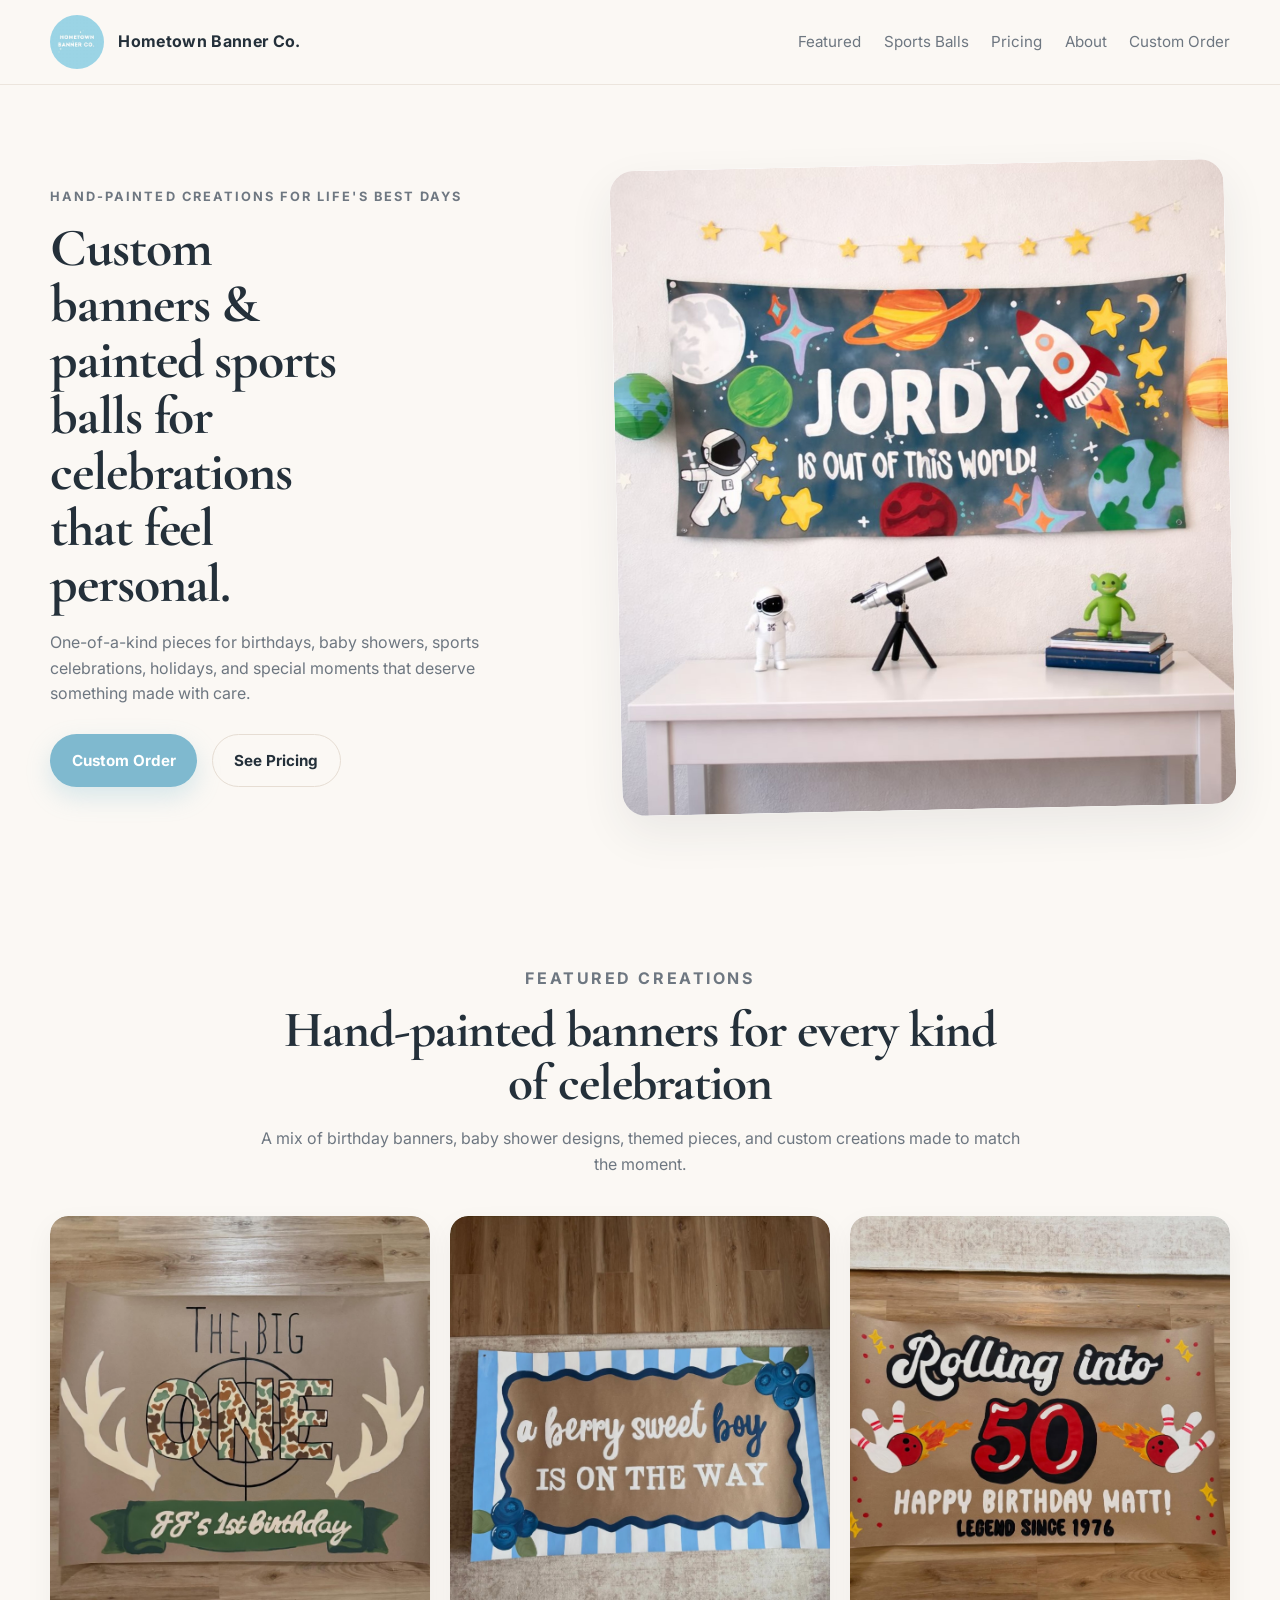
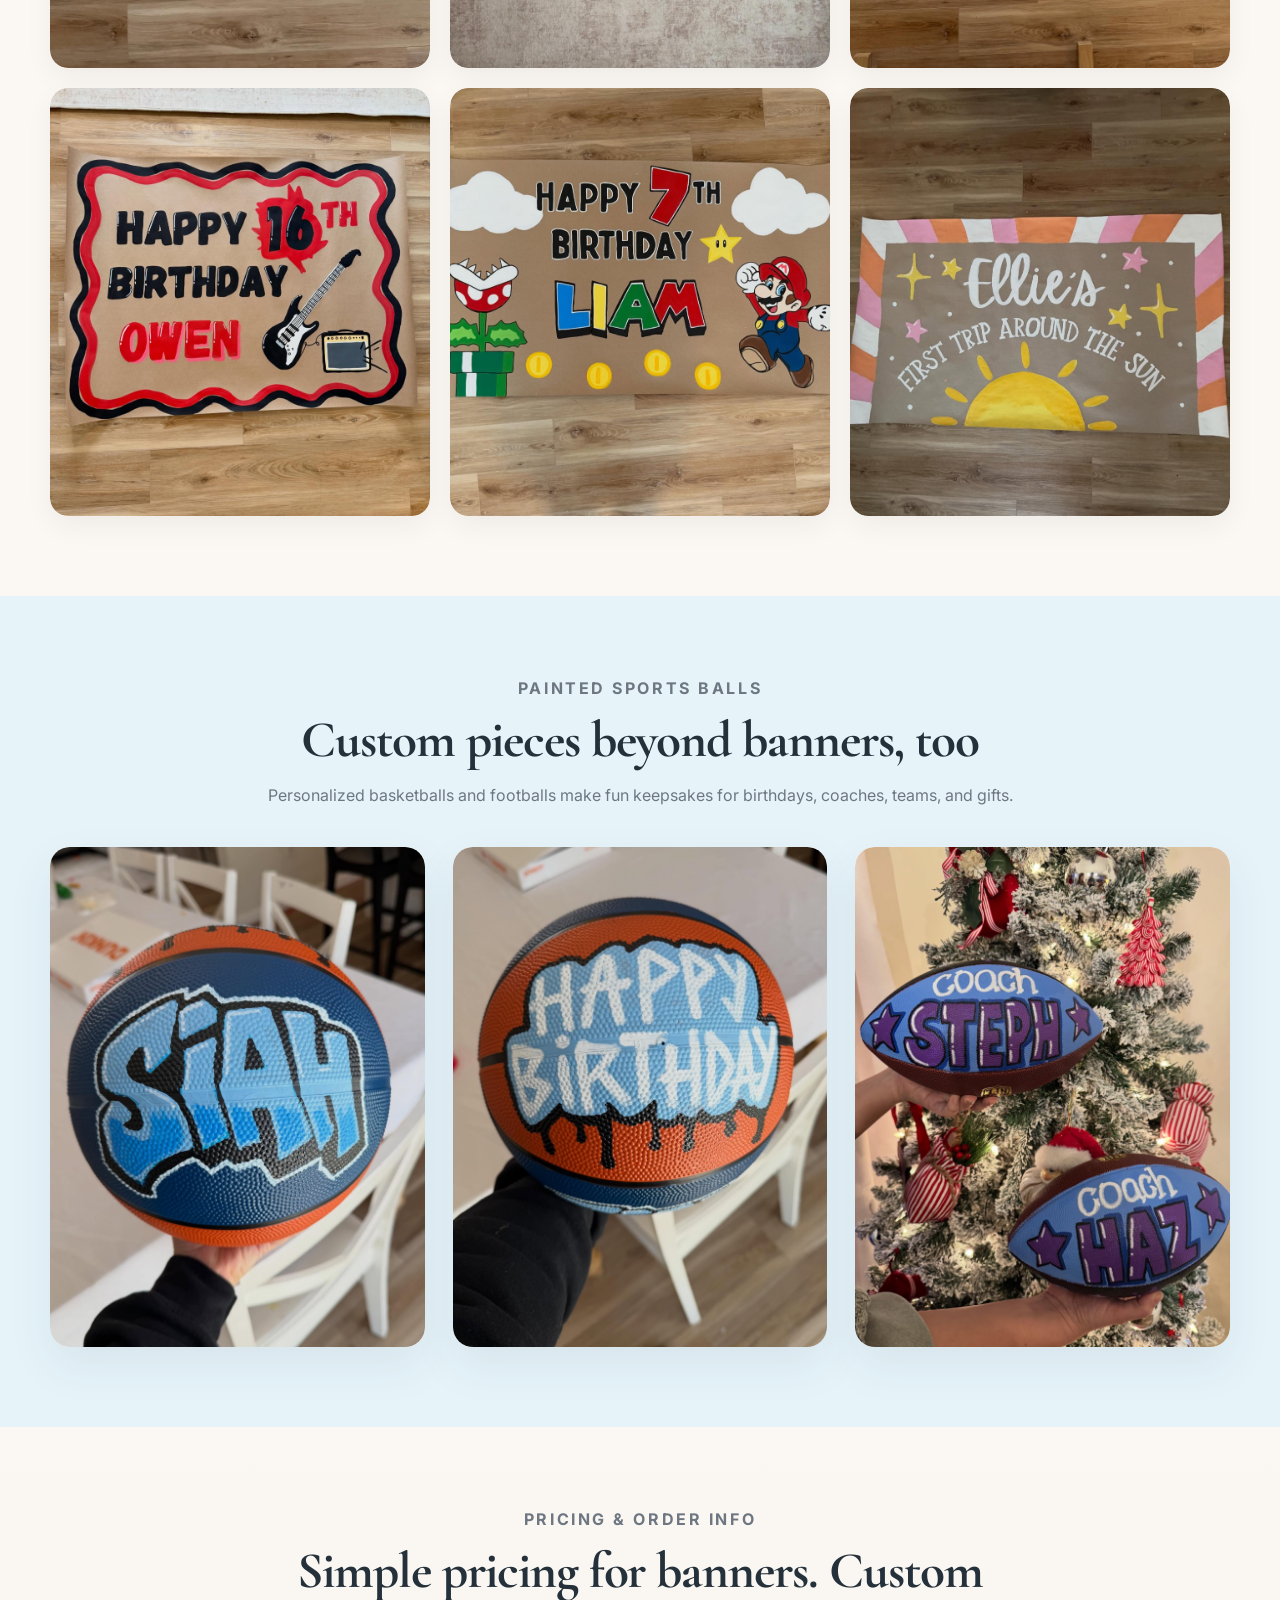
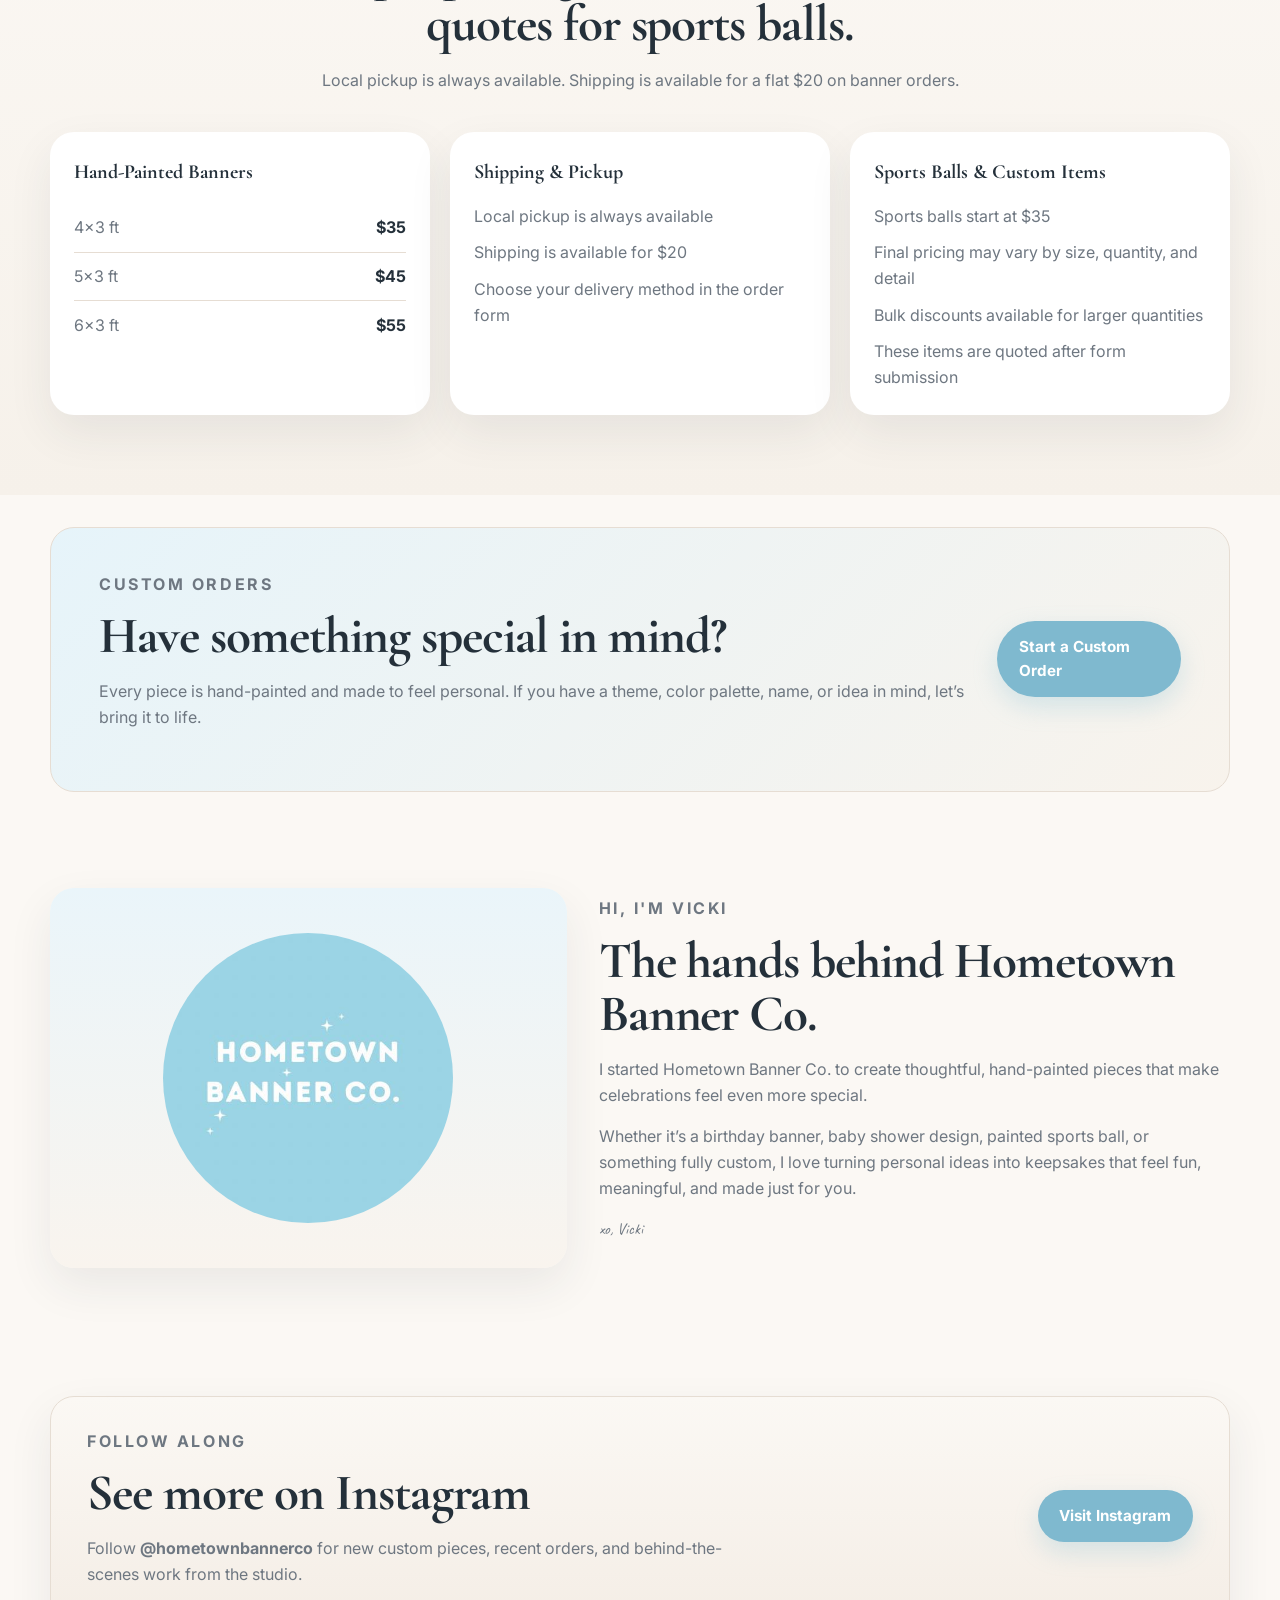
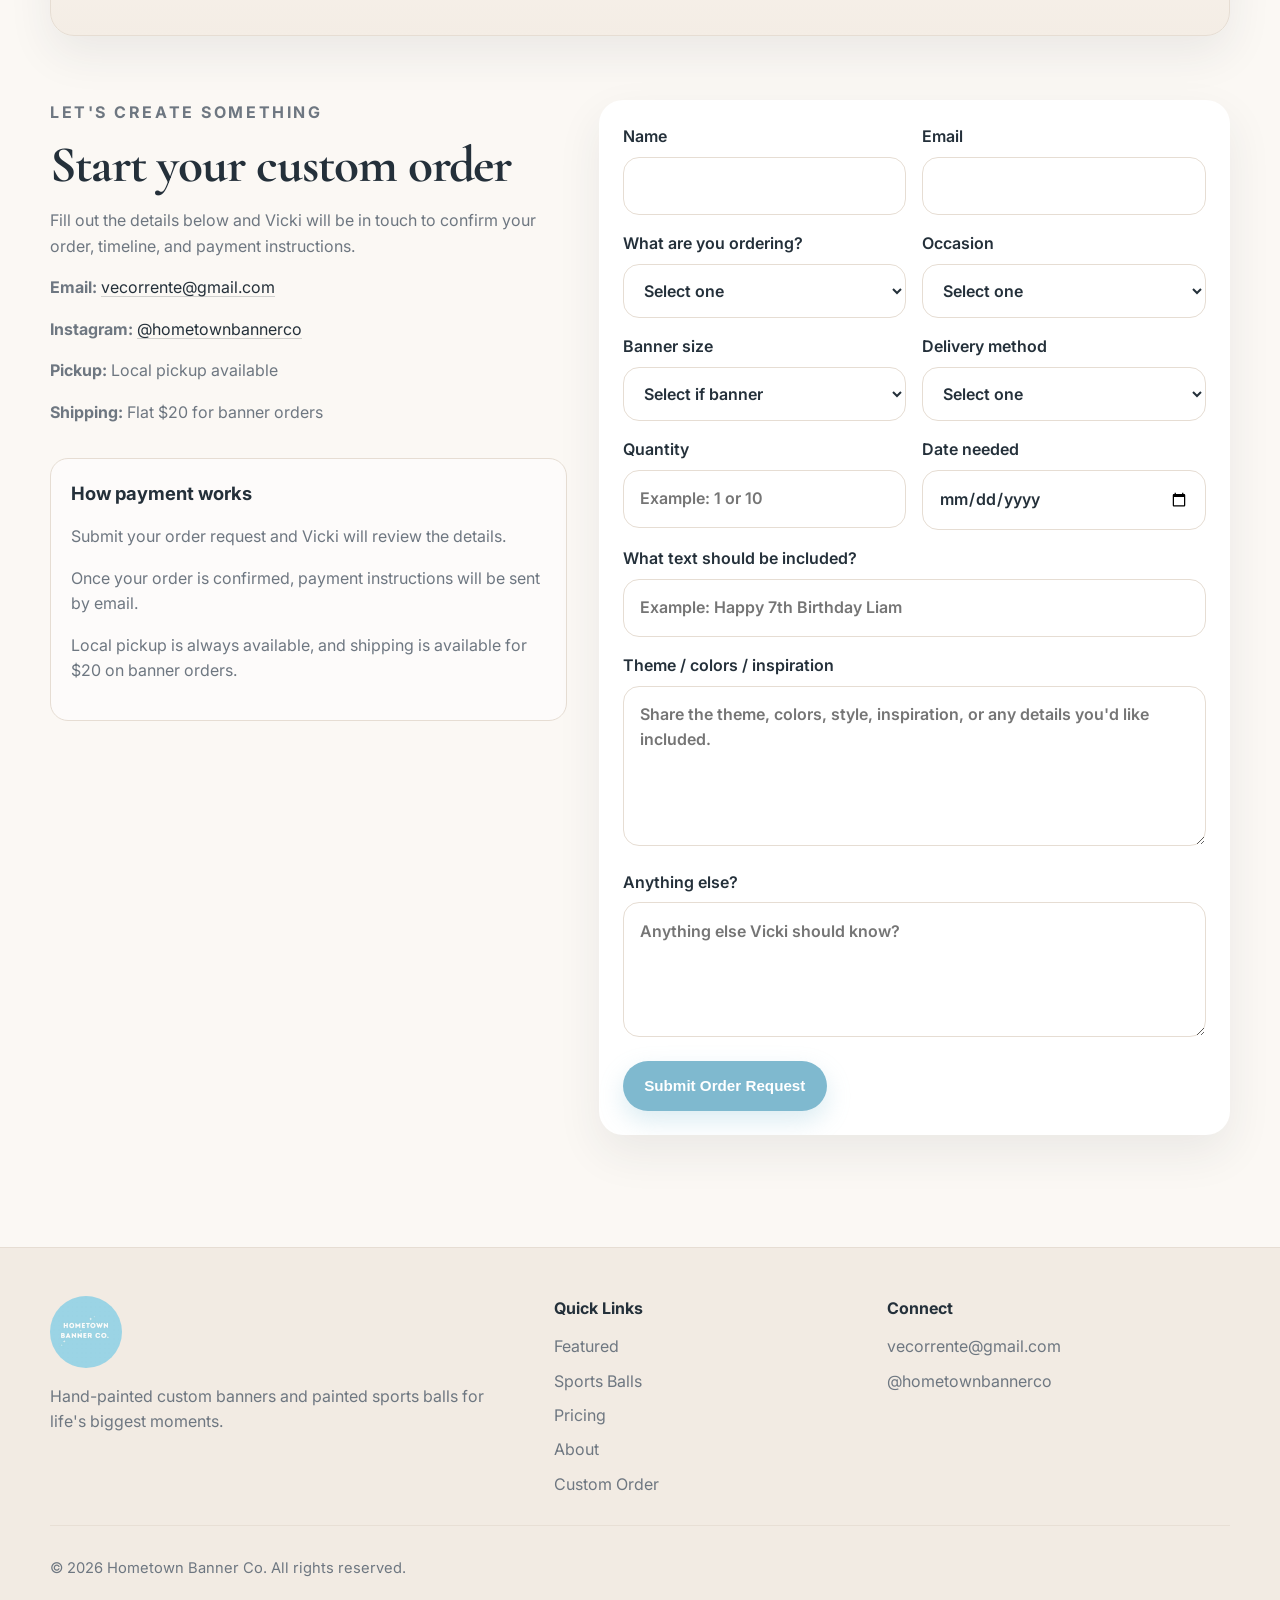
==== index.html @ 3565ff03 "Update index.html" ====
<!DOCTYPE html>
<html lang="en">
<head>
  <meta charset="UTF-8" />
  <meta name="viewport" content="width=device-width, initial-scale=1.0" />
  <title>Hometown Banner Co. | Hand-Painted Banners & Sports Balls</title>
  <meta
    name="description"
    content="Hand-painted custom banners and sports balls for birthdays, baby showers, team celebrations, and life's biggest moments."
  />
  <link rel="preconnect" href="https://fonts.googleapis.com">
  <link rel="preconnect" href="https://fonts.gstatic.com" crossorigin>
  <link
    href="https://fonts.googleapis.com/css2?family=Cormorant+Garamond:wght@500;600;700&family=Inter:wght@400;500;600;700&family=Caveat:wght@500;700&display=swap"
    rel="stylesheet"
  >
  <link rel="stylesheet" href="style.css" />
</head>
<body>
  <header class="site-header">
    <div class="container nav-wrap">
      <a href="#" class="brand">
        <img src="images/logo.png" alt="Hometown Banner Co. logo" class="brand-logo" />
        <span class="brand-text">Hometown Banner Co.</span>
      </a>

      <nav class="site-nav">
        <a href="#featured">Featured</a>
        <a href="#sports">Sports Balls</a>
        <a href="#pricing">Pricing</a>
        <a href="#about">About</a>
        <a href="#contact">Custom Order</a>
      </nav>
    </div>
  </header>

  <main>
    <section class="hero">
      <div class="container hero-grid">
        <div class="hero-copy">
          <p class="eyebrow">HAND-PAINTED CREATIONS FOR LIFE'S BEST DAYS</p>
          <h1>Custom banners &amp; painted sports balls for celebrations that feel personal.</h1>
          <p class="hero-text">
            One-of-a-kind pieces for birthdays, baby showers, sports celebrations,
            holidays, and special moments that deserve something made with care.
          </p>

          <div class="hero-actions">
            <a href="#contact" class="btn btn-primary">Custom Order</a>
            <a href="#pricing" class="btn btn-secondary">See Pricing</a>
          </div>
        </div>

        <div class="hero-image-card image-hover-wrap">
          <img src="images/banner-space.jpg" alt="Custom painted space birthday banner" class="hero-image image-hover" />
        </div>
      </div>
    </section>

    <section class="section" id="featured">
      <div class="container">
        <div class="section-heading">
          <p class="section-kicker">FEATURED CREATIONS</p>
          <h2>Hand-painted banners for every kind of celebration</h2>
          <p>
            A mix of birthday banners, baby shower designs, themed pieces, and custom creations
            made to match the moment.
          </p>
        </div>

        <div class="gallery-grid">
          <article class="gallery-card image-hover-wrap">
            <img src="images/banner-big-one.jpg" alt="The Big One custom birthday banner" class="image-hover" />
          </article>

          <article class="gallery-card image-hover-wrap">
            <img src="images/banner-berry-boy.jpg" alt="A berry sweet boy is on the way custom banner" class="image-hover" />
          </article>

          <article class="gallery-card image-hover-wrap">
            <img src="images/banner-rolling-50.jpg" alt="Rolling into 50 custom birthday banner" class="image-hover" />
          </article>

          <article class="gallery-card image-hover-wrap">
            <img src="images/banner-owen.jpg" alt="Happy 16th Birthday Owen custom banner" class="image-hover" />
          </article>

          <article class="gallery-card image-hover-wrap">
            <img src="images/banner-mario.jpg" alt="Happy 7th Birthday Liam Mario custom banner" class="image-hover" />
          </article>

          <article class="gallery-card image-hover-wrap">
            <img src="images/banner-ellie.jpg" alt="Ellie's first trip around the sun custom banner" class="image-hover" />
          </article>
        </div>
      </div>
    </section>

    <section class="section alt-section" id="sports">
      <div class="container">
        <div class="section-heading">
          <p class="section-kicker">PAINTED SPORTS BALLS</p>
          <h2>Custom pieces beyond banners, too</h2>
          <p>
            Personalized basketballs and footballs make fun keepsakes for birthdays,
            coaches, teams, and gifts.
          </p>
        </div>

        <div class="sports-grid">
          <article class="sports-card image-hover-wrap">
            <img src="images/ball-siah.jpg" alt="Custom painted Siah basketball" class="image-hover" />
          </article>

          <article class="sports-card image-hover-wrap">
            <img src="images/ball-happy-birthday.jpg" alt="Custom painted happy birthday basketball" class="image-hover" />
          </article>

          <article class="sports-card image-hover-wrap">
            <img src="images/football-coach.jpg" alt="Custom painted coach footballs" class="image-hover" />
          </article>
        </div>
      </div>
    </section>

    <section class="section pricing-section" id="pricing">
      <div class="container">
        <div class="section-heading">
          <p class="section-kicker">PRICING & ORDER INFO</p>
          <h2>Simple pricing for banners. Custom quotes for sports balls.</h2>
          <p>
            Local pickup is always available. Shipping is available for a flat $20 on banner orders.
          </p>
        </div>

        <div class="pricing-grid">
          <article class="pricing-card">
            <h3>Hand-Painted Banners</h3>
            <ul class="pricing-list">
              <li><span>4x3 ft</span><strong>$35</strong></li>
              <li><span>5x3 ft</span><strong>$45</strong></li>
              <li><span>6x3 ft</span><strong>$55</strong></li>
            </ul>
        
          </article>

          <article class="pricing-card">
            <h3>Shipping & Pickup</h3>
            <ul class="pricing-bullets">
              <li>Local pickup is always available</li>
              <li>Shipping is available for $20</li>
              <li>Choose your delivery method in the order form</li>
            </ul>
          </article>

          <article class="pricing-card">
            <h3>Sports Balls & Custom Items</h3>
            <ul class="pricing-bullets">
              <li>Sports balls start at $35</li>
              <li>Final pricing may vary by size, quantity, and detail</li>
              <li>Bulk discounts available for larger quantities</li>
              <li>These items are quoted after form submission</li>
            </ul>
          </article>
        </div>
      </div>
    </section>

    <section class="cta-band">
      <div class="container cta-band-inner">
        <div>
          <p class="section-kicker">CUSTOM ORDERS</p>
          <h2>Have something special in mind?</h2>
          <p>
            Every piece is hand-painted and made to feel personal. If you have a theme,
            color palette, name, or idea in mind, let’s bring it to life.
          </p>
        </div>

        <a href="#contact" class="btn btn-primary">Start a Custom Order</a>
      </div>
    </section>

    <section class="section" id="about">
      <div class="container about-grid">
        <div class="about-image-card">
          <img src="images/logo.png" alt="Hometown Banner Co. logo" class="about-logo-large" />
        </div>

        <div class="about-copy">
          <p class="section-kicker">HI, I'M VICKI</p>
          <h2>The hands behind Hometown Banner Co.</h2>
          <p>
            I started Hometown Banner Co. to create thoughtful, hand-painted pieces
            that make celebrations feel even more special.
          </p>
          <p>
            Whether it’s a birthday banner, baby shower design, painted sports ball,
            or something fully custom, I love turning personal ideas into keepsakes
            that feel fun, meaningful, and made just for you.
          </p>
          <p class="signature">xo, Vicki</p>
        </div>
      </div>
    </section>

    <section class="section instagram-section" id="instagram">
      <div class="container instagram-follow-card">
        <div class="instagram-copy">
          <p class="section-kicker">FOLLOW ALONG</p>
          <h2>See more on Instagram</h2>
          <p>
            Follow <strong>@hometownbannerco</strong> for new custom pieces, recent orders,
            and behind-the-scenes work from the studio.
          </p>
        </div>

        <div class="instagram-actions">
          <a
            href="https://instagram.com/hometownbannerco"
            target="_blank"
            rel="noopener noreferrer"
            class="btn btn-primary"
          >
            Visit Instagram
          </a>
        </div>
      </div>
    </section>

    <section class="section contact-section" id="contact">
      <div class="container contact-grid">
        <div class="contact-copy">
          <p class="section-kicker">LET'S CREATE SOMETHING</p>
          <h2>Start your custom order</h2>
         <p>
  Fill out the details below and Vicki will be in touch to confirm your order,
  timeline, and payment instructions.
</p>

          <div class="contact-details">
            <p><strong>Email:</strong> <a href="mailto:vecorrente@gmail.com">vecorrente@gmail.com</a></p>
            <p><strong>Instagram:</strong> <a href="https://instagram.com/hometownbannerco" target="_blank" rel="noopener noreferrer">@hometownbannerco</a></p>
            <p><strong>Pickup:</strong> Local pickup available</p>
            <p><strong>Shipping:</strong> Flat $20 for banner orders</p>
          </div>

          <div class="deposit-note">
  <h3>How payment works</h3>
  <p>
    Submit your order request and Vicki will review the details.
  </p>
  <p>
    Once your order is confirmed, payment instructions will be sent by email.
  </p>
  <p>
    Local pickup is always available, and shipping is available for $20 on banner orders.
  </p>
</div>
        </div>

        <form
  class="contact-form"
  id="custom-order-form"
  name="custom-order"
  method="POST"
  action="/thanks.html"
  data-netlify="true"
  netlify-honeypot="bot-field"
>
          <input type="hidden" name="form-name" value="custom-order" />
          <p class="hidden-field">
            <label>Don’t fill this out if you're human: <input name="bot-field" /></label>
          </p>

          <div class="form-grid">
            <label>
              Name
              <input type="text" name="name" required />
            </label>

            <label>
              Email
              <input type="email" name="email" required />
            </label>
          </div>

          <div class="form-grid">
            <label>
              What are you ordering?
              <select name="product_type" id="product_type" required>
                <option value="">Select one</option>
                <option value="Banner">Banner</option>
                <option value="Basketball">Basketball</option>
                <option value="Football">Football</option>
                <option value="Other custom piece">Other custom piece</option>
              </select>
            </label>

            <label>
              Occasion
              <select name="occasion" required>
                <option value="">Select one</option>
                <option>Birthday</option>
                <option>Baby shower</option>
                <option>Sports / team</option>
                <option>Holiday</option>
                <option>Gift</option>
                <option>Other</option>
              </select>
            </label>
          </div>

          <div class="form-grid">
            <label>
              Banner size
              <select name="banner_size" id="banner_size">
                <option value="">Select if banner</option>
                <option value="4x3 ft">4x3 ft</option>
                <option value="5x3 ft">5x3 ft</option>
                <option value="6x3 ft">6x3 ft</option>
                <option value="Not sure yet">Not sure yet</option>
                <option value="Not a banner">Not a banner</option>
              </select>
            </label>

            <label>
              Delivery method
              <select name="delivery_method" id="delivery_method">
                <option value="">Select one</option>
                <option value="Local pickup">Local pickup</option>
                <option value="Shipping">Shipping (+$20)</option>
                <option value="Not sure yet">Not sure yet</option>
              </select>
            </label>
          </div>

          <div class="form-grid">
            <label>
              Quantity
              <input type="text" name="quantity" placeholder="Example: 1 or 10" />
            </label>

            <label>
              Date needed
              <input type="date" name="date_needed" />
            </label>
          </div>

          <label>
            What text should be included?
            <input
              type="text"
              name="banner_text"
              placeholder="Example: Happy 7th Birthday Liam"
            />
          </label>

          <label>
            Theme / colors / inspiration
            <textarea
              name="design_details"
              rows="5"
              placeholder="Share the theme, colors, style, inspiration, or any details you'd like included."
              required
            ></textarea>
          </label>

          <label>
            Anything else?
            <textarea
              name="extra_notes"
              rows="4"
              placeholder="Anything else Vicki should know?"
            ></textarea>
          </label>

          <button type="submit" class="btn btn-primary submit-btn">Submit Order Request</button>
        </form>
      </div>
    </section>
  </main>

  <footer class="site-footer">
    <div class="container footer-grid">
      <div>
        <img src="images/logo.png" alt="Hometown Banner Co. logo" class="footer-logo" />
        <p class="footer-note">
          Hand-painted custom banners and painted sports balls for life's biggest moments.
        </p>
      </div>

      <div>
        <h3>Quick Links</h3>
        <ul>
          <li><a href="#featured">Featured</a></li>
          <li><a href="#sports">Sports Balls</a></li>
          <li><a href="#pricing">Pricing</a></li>
          <li><a href="#about">About</a></li>
          <li><a href="#contact">Custom Order</a></li>
        </ul>
      </div>

      <div>
        <h3>Connect</h3>
        <ul>
          <li><a href="mailto:vecorrente@gmail.com">vecorrente@gmail.com</a></li>
          <li><a href="https://instagram.com/hometownbannerco" target="_blank" rel="noopener noreferrer">@hometownbannerco</a></li>
        </ul>
      </div>
    </div>

    <div class="container footer-bottom">
      <p>© 2026 Hometown Banner Co. All rights reserved.</p>
    </div>
  </footer>
</body>
</html>
---- style.css ----
:root {
  --bg: #f7f2eb;
  --bg-soft: #fbf8f4;
  --panel: #ffffff;
  --accent-soft: #e6f4fa;
  --text: #24303a;
  --muted: #6e7781;
  --line: #e6ddd3;
  --blue-deep: #7fb9cf;
  --shadow: 0 18px 45px rgba(36, 48, 58, 0.08);
  --radius: 24px;
  --container: 1180px;
}

* {
  box-sizing: border-box;
}

html {
  scroll-behavior: smooth;
}

body {
  margin: 0;
  background: var(--bg-soft);
  color: var(--text);
  font-family: "Inter", sans-serif;
  line-height: 1.6;
}

img {
  max-width: 100%;
  display: block;
  border-radius: 18px;
}

a {
  color: inherit;
  text-decoration: none;
}

.container {
  width: min(var(--container), calc(100% - 2rem));
  margin: 0 auto;
}

.site-header {
  position: sticky;
  top: 0;
  z-index: 100;
  background: rgba(251, 248, 244, 0.94);
  backdrop-filter: blur(12px);
  border-bottom: 1px solid rgba(230, 221, 211, 0.7);
}

.nav-wrap {
  display: flex;
  align-items: center;
  justify-content: space-between;
  gap: 1rem;
  min-height: 84px;
}

.brand {
  display: flex;
  align-items: center;
  gap: 0.9rem;
}

.brand-logo {
  width: 54px;
  height: 54px;
  border-radius: 50%;
  object-fit: cover;
}

.brand-text {
  font-weight: 700;
  letter-spacing: 0.02em;
}

.site-nav {
  display: flex;
  align-items: center;
  gap: 1.4rem;
}

.site-nav a {
  font-size: 0.95rem;
  color: var(--muted);
  transition: color 0.2s ease;
}

.site-nav a:hover {
  color: var(--text);
}

.hero {
  padding: 5rem 0 4.75rem;
}

.hero-grid {
  display: grid;
  grid-template-columns: 0.9fr 1.1fr;
  gap: 4rem;
  align-items: center;
}

.eyebrow,
.section-kicker {
  margin: 0 0 0.8rem;
  font-size: 0.8rem;
  letter-spacing: 0.16em;
  text-transform: uppercase;
  color: var(--muted);
  font-weight: 700;
}

.hero h1,
.section-heading h2,
.cta-band h2,
.about-copy h2,
.contact-copy h2,
.instagram-copy h2 {
  margin: 0;
  font-family: "Cormorant Garamond", serif;
  font-weight: 700;
  line-height: 1.04;
  letter-spacing: -0.02em;
  color: var(--text);
}

.hero h1 {
  font-size: clamp(2.8rem, 4.2vw, 4.6rem);
  max-width: 11ch;
}

.hero-copy {
  max-width: 560px;
}

.hero-text,
.section-heading p,
.about-copy p,
.contact-copy p,
.cta-band p,
.instagram-copy p,
.footer-note,
.pricing-note,
.deposit-note p {
  color: var(--muted);
  font-size: 1rem;
}

.hero-text {
  max-width: 34rem;
  margin: 1.15rem 0 0;
}

.hero-actions {
  display: flex;
  flex-wrap: wrap;
  gap: 0.9rem;
  margin-top: 1.7rem;
}

.btn {
  display: inline-flex;
  align-items: center;
  justify-content: center;
  min-height: 50px;
  padding: 0.85rem 1.35rem;
  border-radius: 999px;
  font-weight: 700;
  font-size: 0.95rem;
  transition: transform 0.2s ease, box-shadow 0.2s ease, background 0.2s ease, border-color 0.2s ease;
}

.btn:hover {
  transform: translateY(-1px);
}

.btn-primary {
  background: var(--blue-deep);
  color: #fff;
  box-shadow: 0 10px 25px rgba(127, 185, 207, 0.28);
}

.btn-primary:hover {
  background: #70adc6;
}

.btn-secondary {
  background: transparent;
  color: var(--text);
  border: 1px solid var(--line);
}

.btn-secondary:hover {
  border-color: #d8cab8;
}

.hero-image-card,
.about-image-card,
.gallery-card,
.sports-card,
.contact-form,
.instagram-follow-card,
.pricing-card {
  background: var(--panel);
  border-radius: var(--radius);
  box-shadow: var(--shadow);
  overflow: hidden;
}

.hero-image-card {
  transform: rotate(-1.2deg);
}

.hero-image {
  width: 100%;
  aspect-ratio: 4 / 4.2;
  object-fit: cover;
}

.section {
  padding: 5rem 0;
}

.section-heading {
  text-align: center;
  max-width: 760px;
  margin: 0 auto 2.4rem;
}

.section-heading h2 {
  font-size: clamp(2.15rem, 4vw, 3.45rem);
  margin-bottom: 0.75rem;
}

.gallery-grid {
  display: grid;
  grid-template-columns: repeat(3, 1fr);
  gap: 1.25rem;
}

.gallery-card {
  min-height: 280px;
  border-radius: 18px;
  overflow: hidden;
  box-shadow: 0 10px 28px rgba(0, 0, 0, 0.05);
}

.gallery-card img,
.sports-card img {
  width: 100%;
  height: 100%;
  object-fit: cover;
}

.alt-section {
  background: var(--accent-soft);
}

.sports-grid {
  display: grid;
  grid-template-columns: repeat(3, 1fr);
  gap: 1.75rem;
}

.sports-card {
  min-height: 380px;
  border-radius: 20px;
  overflow: hidden;
}

.pricing-section {
  background: linear-gradient(180deg, #fbf8f4 0%, #f6f1ea 100%);
}

.pricing-grid {
  display: grid;
  grid-template-columns: repeat(3, 1fr);
  gap: 1.25rem;
}

.pricing-card {
  padding: 1.5rem;
}

.pricing-card h3 {
  margin: 0 0 1rem;
  font-size: 1.25rem;
  font-family: "Cormorant Garamond", serif;
}

.pricing-list,
.pricing-bullets {
  list-style: none;
  padding: 0;
  margin: 0;
}

.pricing-list li {
  display: flex;
  align-items: center;
  justify-content: space-between;
  gap: 1rem;
  padding: 0.7rem 0;
  border-bottom: 1px solid var(--line);
}

.pricing-list li:last-child {
  border-bottom: 0;
}

.pricing-list span,
.pricing-bullets li,
.pricing-note {
  color: var(--muted);
}

.pricing-list strong {
  color: var(--text);
}

.pricing-bullets li + li {
  margin-top: 0.7rem;
}

.cta-band {
  padding: 2rem 0 1rem;
}

.cta-band-inner {
  background: linear-gradient(135deg, #e6f4fa 0%, #f8f3ec 100%);
  border: 1px solid var(--line);
  border-radius: var(--radius);
  padding: 2.75rem 3rem;
  display: flex;
  align-items: center;
  justify-content: space-between;
  gap: 2rem;
}

.cta-band h2 {
  font-size: clamp(2rem, 4vw, 3.2rem);
  margin-bottom: 0.6rem;
}

.about-grid,
.contact-grid,
.footer-grid {
  display: grid;
  gap: 2rem;
}

.about-grid {
  grid-template-columns: 0.9fr 1.1fr;
  align-items: center;
}

.about-image-card {
  min-height: 380px;
  display: grid;
  place-items: center;
  background: linear-gradient(180deg, #eaf5fa 0%, #f9f4ee 100%);
}

.about-logo-large {
  width: min(290px, 70%);
  border-radius: 50%;
}

.about-copy h2,
.contact-copy h2,
.instagram-copy h2 {
  font-size: clamp(2.1rem, 4vw, 3.2rem);
  margin-bottom: 0.9rem;
}

.signature {
  margin-top: 1rem;
  font-family: "Caveat", cursive;
  font-size: 2rem;
  color: var(--text);
}

.instagram-section {
  padding-top: 3rem;
  padding-bottom: 1rem;
}

.instagram-follow-card {
  padding: 2rem 2.25rem;
  display: flex;
  align-items: center;
  justify-content: space-between;
  gap: 2rem;
  background: linear-gradient(180deg, #fbf8f4 0%, #f4ede5 100%);
  border: 1px solid var(--line);
}

.instagram-copy {
  max-width: 650px;
}

.instagram-actions {
  flex-shrink: 0;
}

.contact-section {
  padding-top: 3rem;
}

.contact-grid {
  grid-template-columns: 0.9fr 1.1fr;
  align-items: start;
}

.contact-form {
  padding: 1.5rem;
}

.form-grid {
  display: grid;
  grid-template-columns: repeat(2, 1fr);
  gap: 1rem;
}

.contact-form label {
  display: block;
  font-weight: 600;
  margin-bottom: 1rem;
  color: var(--text);
}

.contact-form input,
.contact-form textarea,
.contact-form select {
  width: 100%;
  margin-top: 0.45rem;
  padding: 0.95rem 1rem;
  border: 1px solid var(--line);
  border-radius: 16px;
  font: inherit;
  background: #fff;
  color: var(--text);
}

.contact-form input:focus,
.contact-form textarea:focus,
.contact-form select:focus {
  outline: none;
  border-color: var(--blue-deep);
  box-shadow: 0 0 0 4px rgba(127, 185, 207, 0.15);
}

.submit-btn {
  border: 0;
  cursor: pointer;
}

.hidden-field {
  position: absolute;
  left: -9999px;
  opacity: 0;
  pointer-events: none;
}

.contact-details a {
  color: var(--text);
  text-decoration: underline;
  text-decoration-color: rgba(36, 48, 58, 0.2);
  text-underline-offset: 3px;
}

.deposit-note {
  margin-top: 2rem;
  padding: 1.25rem;
  border: 1px solid var(--line);
  border-radius: 18px;
  background: rgba(255, 255, 255, 0.55);
}

.deposit-note h3 {
  margin: 0 0 0.5rem;
  font-size: 1.15rem;
}

.site-footer {
  margin-top: 2rem;
  padding: 3rem 0 1.25rem;
  background: #f2ebe3;
  border-top: 1px solid var(--line);
}

.footer-grid {
  grid-template-columns: 1.1fr 0.7fr 0.8fr;
}

.footer-logo {
  width: 72px;
  height: 72px;
  border-radius: 50%;
  margin-bottom: 1rem;
}

.site-footer h3 {
  margin: 0 0 0.8rem;
  font-size: 1rem;
}

.site-footer ul {
  list-style: none;
  padding: 0;
  margin: 0;
}

.site-footer li + li {
  margin-top: 0.55rem;
}

.site-footer a {
  color: var(--muted);
}

.site-footer a:hover {
  color: var(--text);
}

.footer-bottom {
  margin-top: 1.75rem;
  padding-top: 1rem;
  border-top: 1px solid rgba(230, 221, 211, 0.8);
  color: var(--muted);
  font-size: 0.92rem;
}

.image-hover-wrap {
  overflow: hidden;
}

.image-hover {
  transition: transform 0.4s ease;
}

.image-hover-wrap:hover .image-hover {
  transform: scale(1.04);
}

.thanks-page {
  min-height: 100vh;
  display: flex;
  align-items: center;
  justify-content: center;
  padding: 3rem 0;
}

.thanks-wrap {
  text-align: center;
  max-width: 640px;
}

.thanks-logo {
  width: 90px;
  height: 90px;
  border-radius: 50%;
  margin: 0 auto 1.5rem;
}

.thanks-wrap h1 {
  margin: 0 0 1rem;
  font-family: "Cormorant Garamond", serif;
  font-size: clamp(2.5rem, 5vw, 4rem);
  line-height: 1;
  color: var(--text);
}

.thanks-wrap p {
  color: var(--muted);
  margin-bottom: 1.5rem;
}

@media (max-width: 980px) {
  .hero-grid,
  .gallery-grid,
  .sports-grid,
  .pricing-grid,
  .about-grid,
  .contact-grid,
  .footer-grid,
  .form-grid {
    grid-template-columns: 1fr;
  }

  .cta-band-inner,
  .instagram-follow-card {
    flex-direction: column;
    align-items: flex-start;
  }

  .hero-image-card {
    transform: none;
  }

  .hero-copy {
    max-width: 100%;
  }
}

@media (max-width: 768px) {
  .nav-wrap {
    flex-direction: column;
    align-items: flex-start;
    padding: 0.8rem 0;
  }

  .site-nav {
    flex-wrap: wrap;
    gap: 0.9rem 1.1rem;
  }

  .hero {
    padding-top: 2rem;
    padding-bottom: 2rem;
  }

  .hero-grid {
    display: flex;
    flex-direction: column;
    gap: 1.5rem;
  }

  .hero-copy {
    order: 1;
    max-width: 100%;
  }

  .hero-image-card {
    order: 2;
    width: 100%;
  }

  .hero-actions {
    order: 3;
    display: flex;
    flex-direction: column;
    gap: 0.85rem;
    margin-top: 1.25rem;
  }

  .hero h1 {
    font-size: 2.65rem;
    line-height: 1.05;
    max-width: 100%;
  }

  .hero-text {
    max-width: 100%;
    font-size: 1rem;
  }

  .hero-image {
    width: 100%;
    aspect-ratio: 4 / 3.7;
    object-fit: cover;
  }

  .hero .btn,
  .btn {
    width: 100%;
    justify-content: center;
  }

  .section {
    padding: 3rem 0;
  }

  .gallery-grid,
  .sports-grid {
    gap: 1rem;
  }

  .gallery-card {
    min-height: 220px;
  }

  .sports-card {
    min-height: 260px;
  }

  .cta-band-inner,
  .instagram-follow-card,
  .contact-form {
    padding: 1.25rem;
  }

  .instagram-follow-card {
    text-align: center;
  }

  .instagram-actions,
  .instagram-copy {
    width: 100%;
  }

  .footer-grid {
    gap: 1.5rem;
  }
}
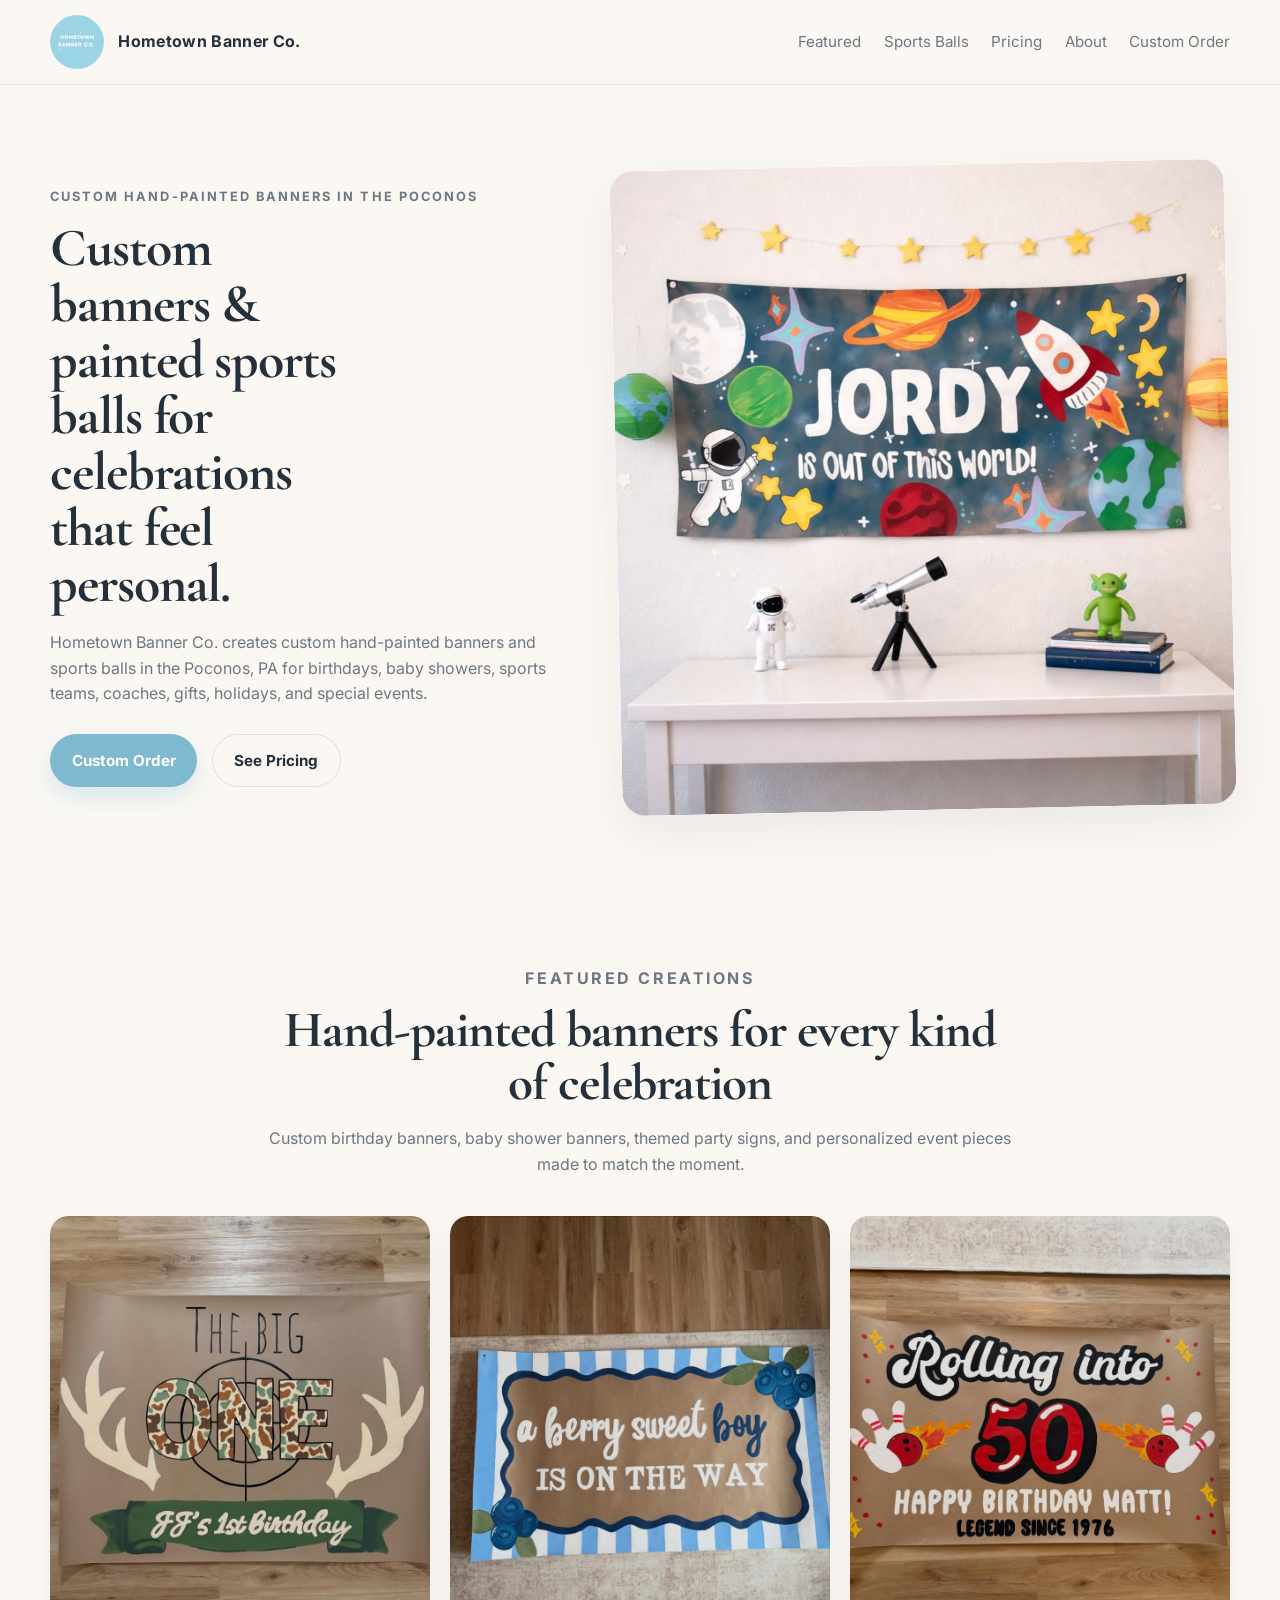
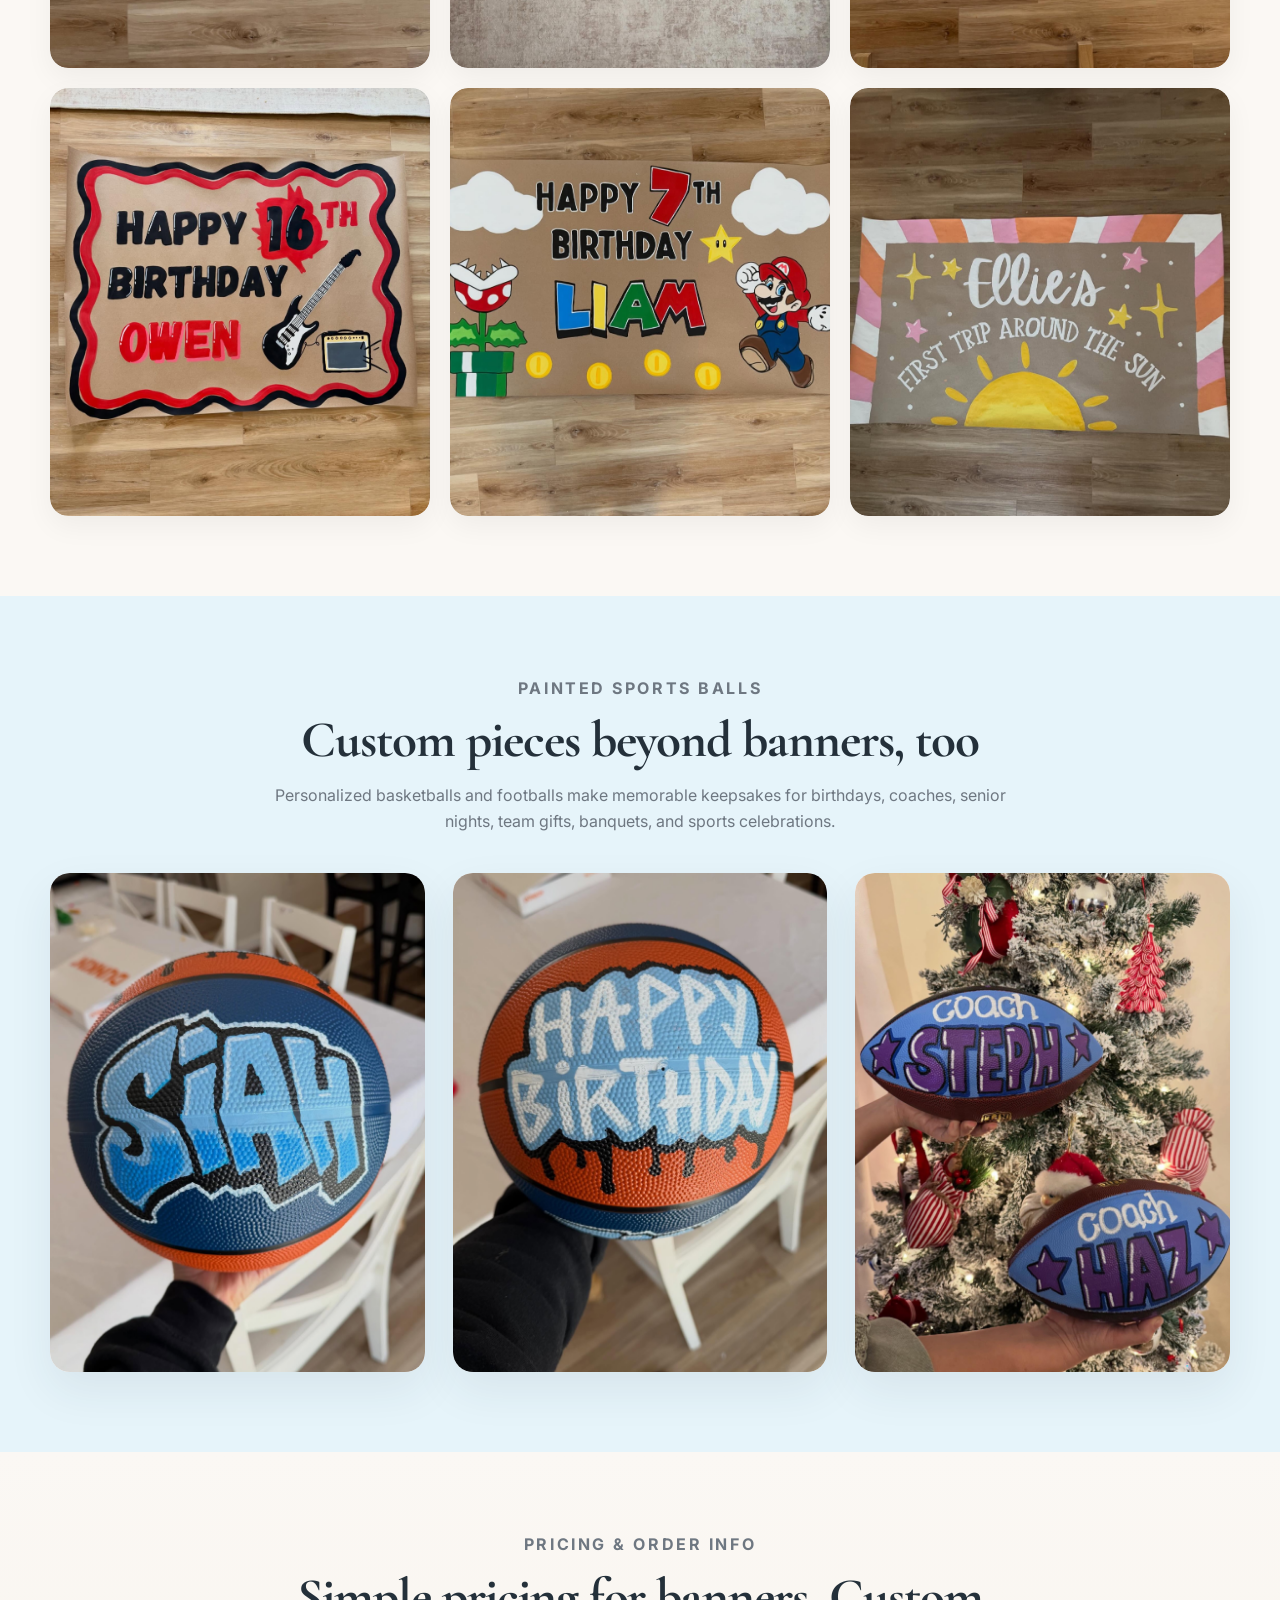
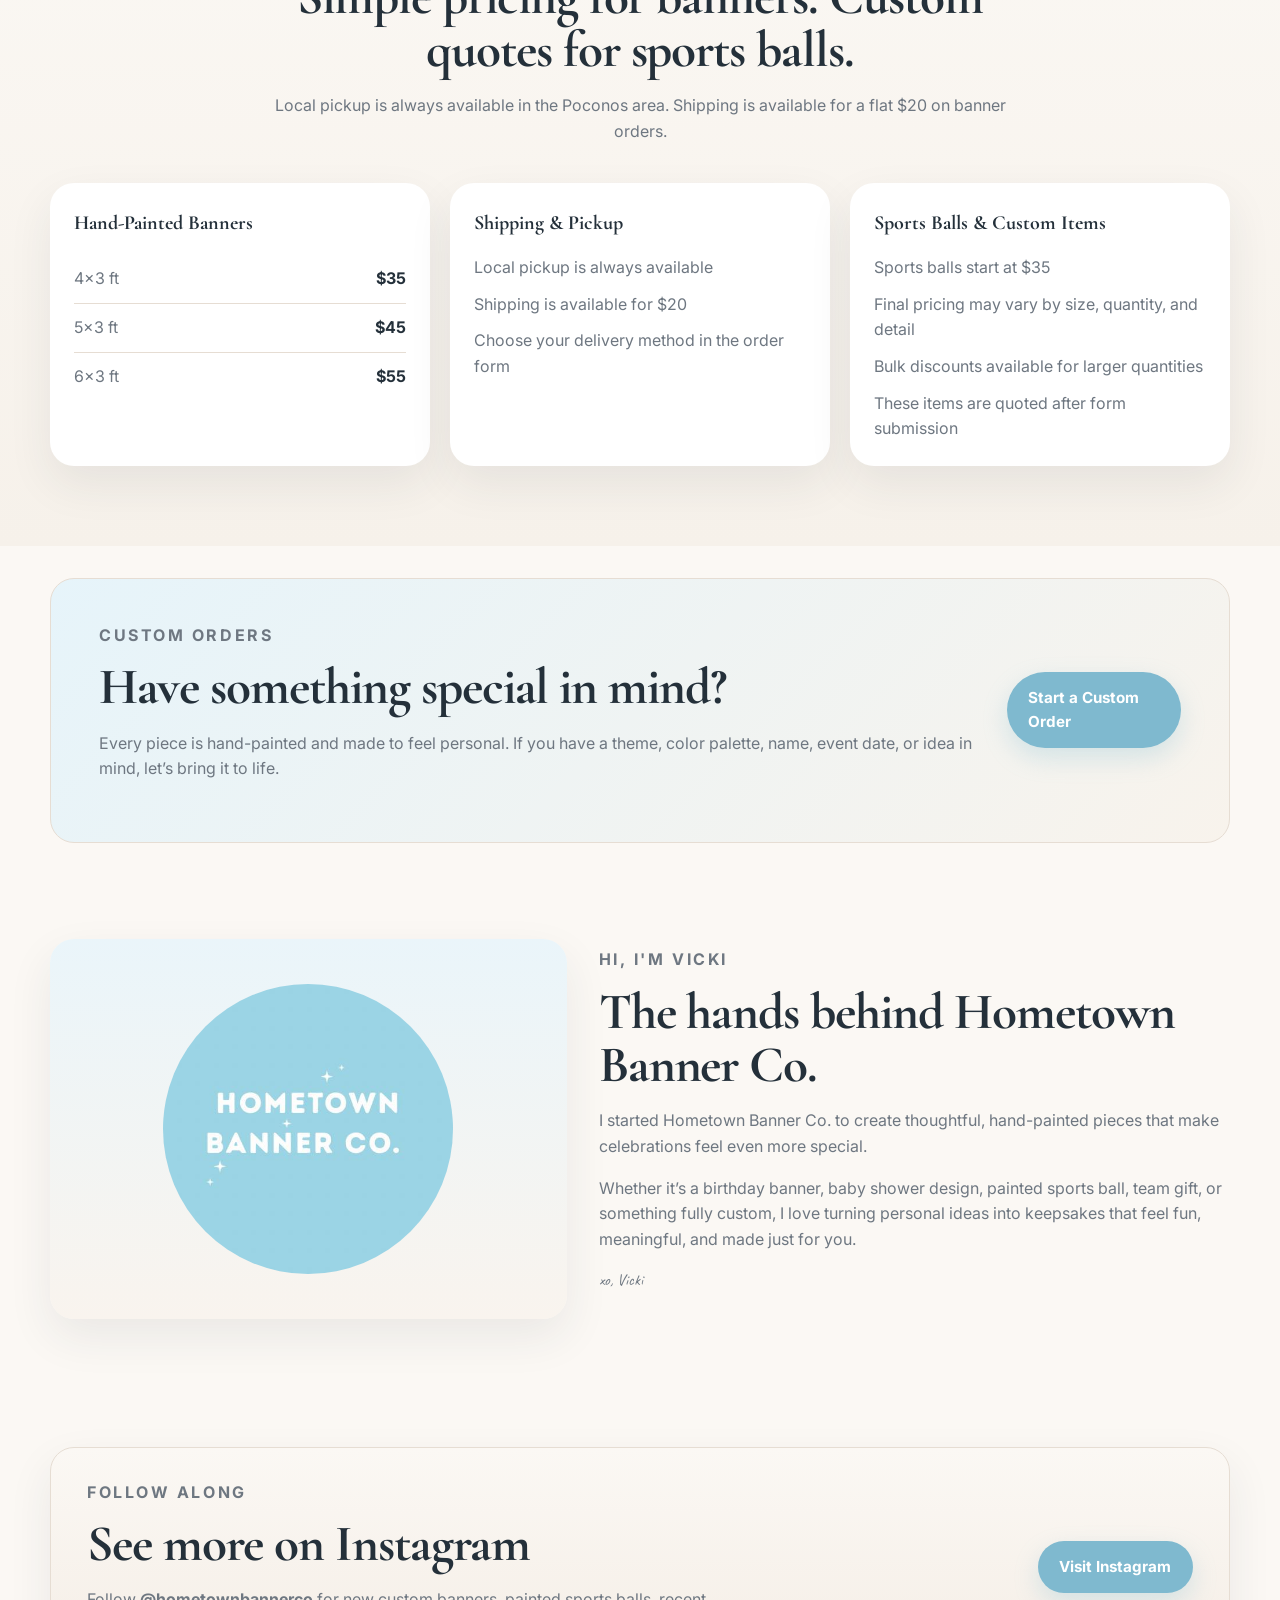
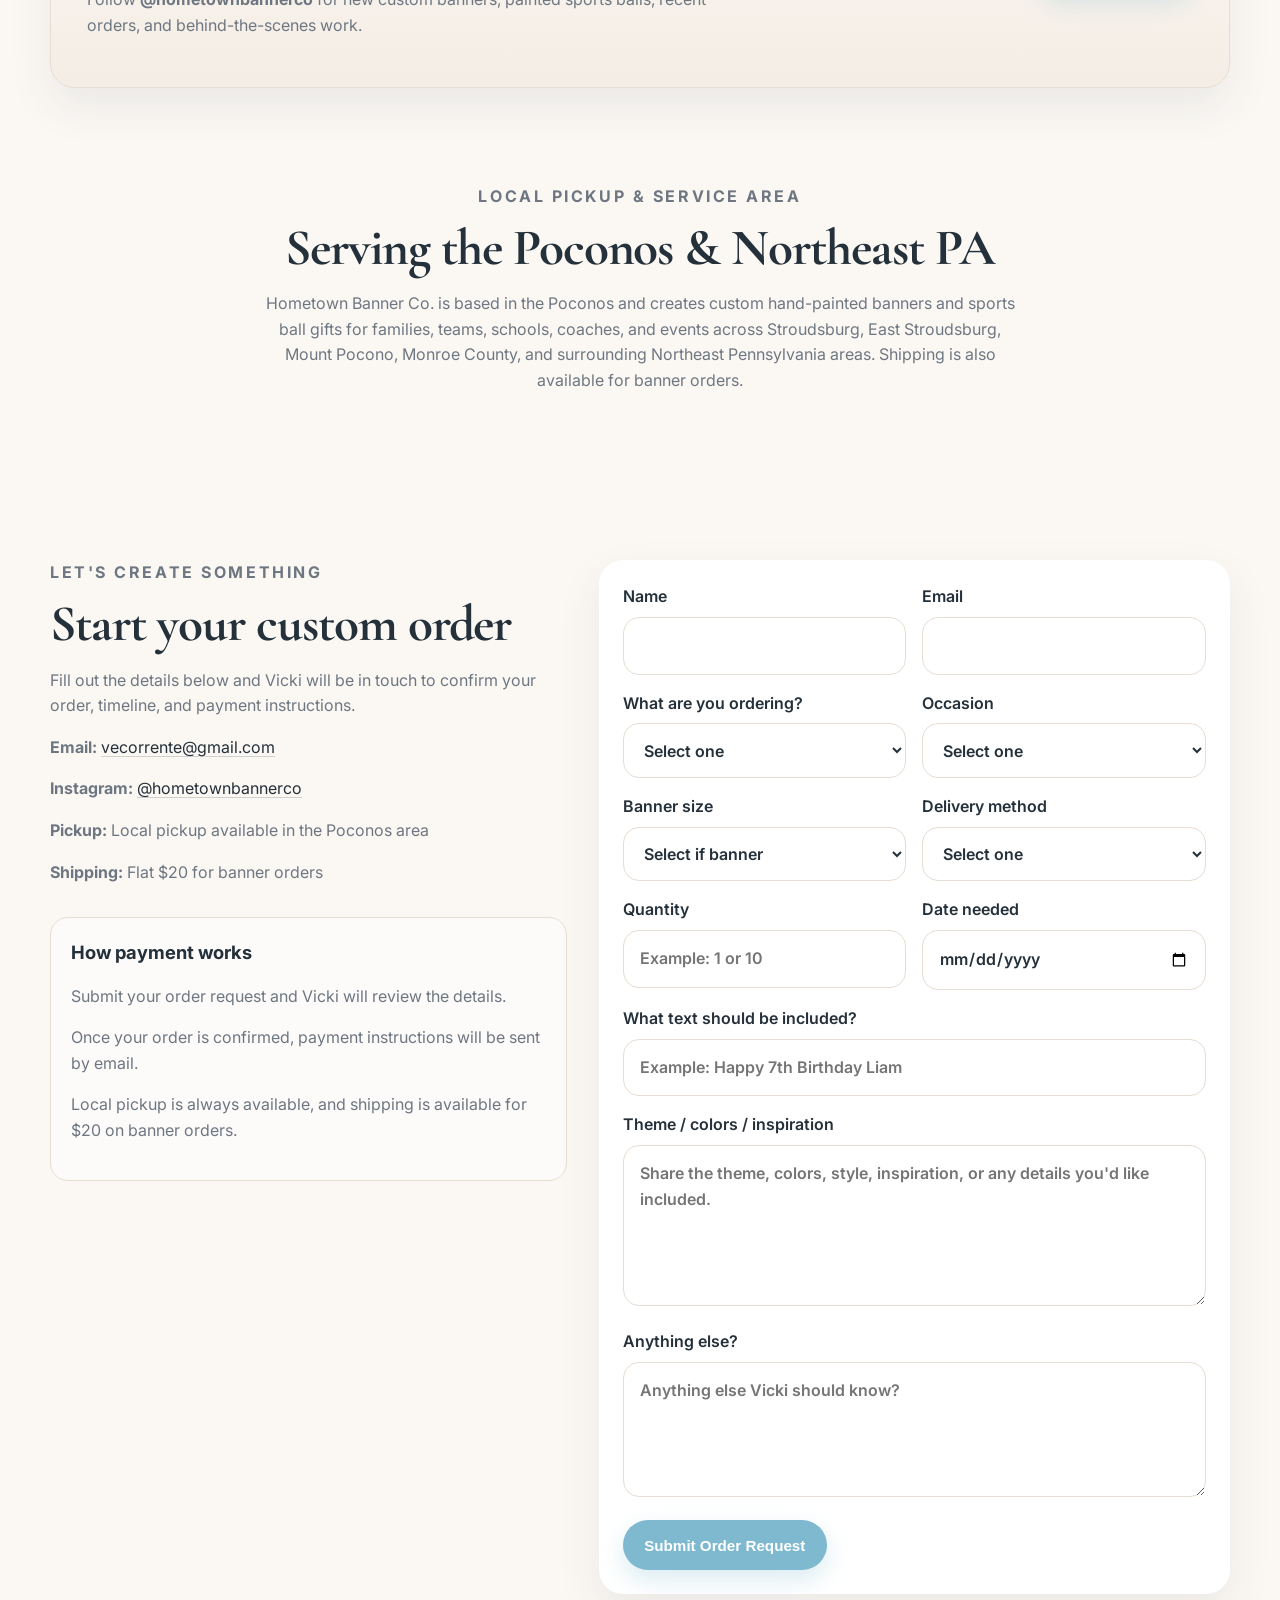
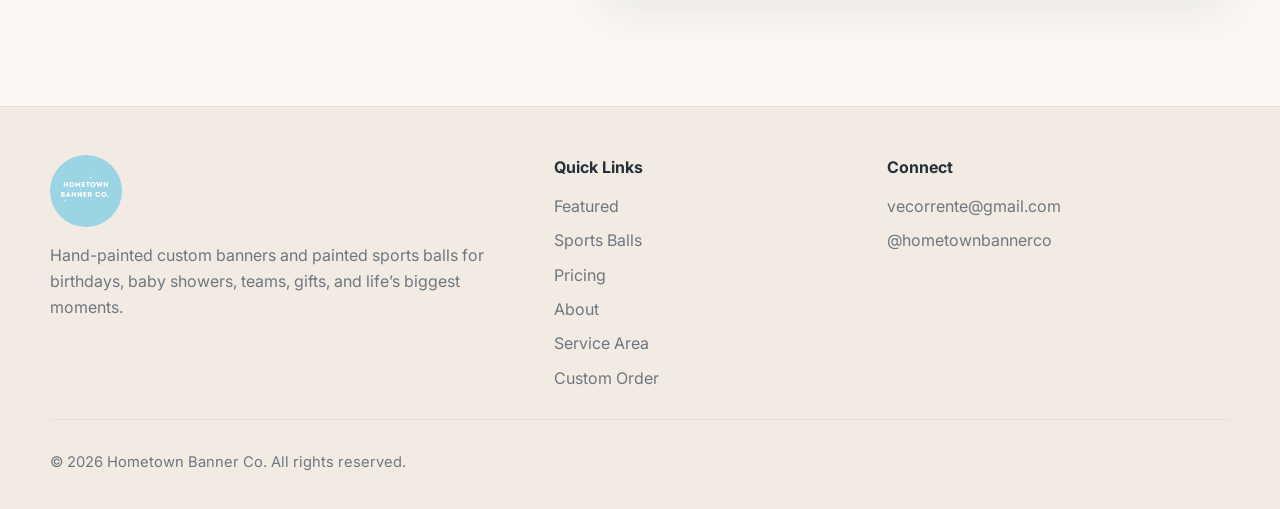
==== commit fb6249b3: "Update index.html" ====
--- a/index.html
+++ b/index.html
@@ -3,11 +3,24 @@
 <head>
   <meta charset="UTF-8" />
   <meta name="viewport" content="width=device-width, initial-scale=1.0" />
-  <title>Hometown Banner Co. | Hand-Painted Banners & Sports Balls</title>
+
+  <title>Custom Banners & Painted Sports Balls in the Poconos | Hometown Banner Co.</title>
   <meta
     name="description"
-    content="Hand-painted custom banners and sports balls for birthdays, baby showers, team celebrations, and life's biggest moments."
+    content="Custom hand-painted banners and painted sports balls in the Poconos, PA. Perfect for birthdays, baby showers, teams, coaches, gifts, and special events. Local pickup available."
   />
+  <meta name="robots" content="index, follow" />
+  <link rel="canonical" href="https://hometownbannerco.com/" />
+
+  <meta property="og:title" content="Custom Banners & Painted Sports Balls | Hometown Banner Co." />
+  <meta
+    property="og:description"
+    content="Hand-painted custom banners and sports balls in the Poconos, PA for birthdays, baby showers, teams, gifts, and special events."
+  />
+  <meta property="og:type" content="website" />
+  <meta property="og:url" content="https://hometownbannerco.com/" />
+  <meta property="og:image" content="https://hometownbannerco.com/images/logo.png" />
+
   <link rel="preconnect" href="https://fonts.googleapis.com">
   <link rel="preconnect" href="https://fonts.gstatic.com" crossorigin>
   <link
@@ -15,12 +28,46 @@
     rel="stylesheet"
   >
   <link rel="stylesheet" href="style.css" />
+
+  <script type="application/ld+json">
+  {
+    "@context": "https://schema.org",
+    "@type": "LocalBusiness",
+    "name": "Hometown Banner Co.",
+    "url": "https://hometownbannerco.com/",
+    "image": "https://hometownbannerco.com/images/logo.png",
+    "email": "vecorrente@gmail.com",
+    "description": "Custom hand-painted banners and painted sports balls for birthdays, baby showers, sports teams, coaches, gifts, and special events in the Poconos and Northeast Pennsylvania.",
+    "areaServed": [
+      "Poconos, PA",
+      "Stroudsburg, PA",
+      "East Stroudsburg, PA",
+      "Mount Pocono, PA",
+      "Monroe County, PA",
+      "Northeast Pennsylvania"
+    ],
+    "sameAs": [
+      "https://instagram.com/hometownbannerco"
+    ],
+    "priceRange": "$$",
+    "makesOffer": [
+      {
+        "@type": "Offer",
+        "name": "Custom hand-painted banners"
+      },
+      {
+        "@type": "Offer",
+        "name": "Custom painted sports balls"
+      }
+    ]
+  }
+  </script>
 </head>
 <body>
   <header class="site-header">
     <div class="container nav-wrap">
       <a href="#" class="brand">
-        <img src="images/logo.png" alt="Hometown Banner Co. logo" class="brand-logo" />
+        <img src="images/logo.png" alt="Hometown Banner Co. custom banner business logo" class="brand-logo" />
         <span class="brand-text">Hometown Banner Co.</span>
       </a>
 
@@ -38,11 +85,12 @@
     <section class="hero">
       <div class="container hero-grid">
         <div class="hero-copy">
-          <p class="eyebrow">HAND-PAINTED CREATIONS FOR LIFE'S BEST DAYS</p>
+          <p class="eyebrow">CUSTOM HAND-PAINTED BANNERS IN THE POCONOS</p>
           <h1>Custom banners &amp; painted sports balls for celebrations that feel personal.</h1>
           <p class="hero-text">
-            One-of-a-kind pieces for birthdays, baby showers, sports celebrations,
-            holidays, and special moments that deserve something made with care.
+            Hometown Banner Co. creates custom hand-painted banners and sports balls
+            in the Poconos, PA for birthdays, baby showers, sports teams, coaches,
+            gifts, holidays, and special events.
           </p>
 
           <div class="hero-actions">
@@ -52,7 +100,7 @@
         </div>
 
         <div class="hero-image-card image-hover-wrap">
-          <img src="images/banner-space.jpg" alt="Custom painted space birthday banner" class="hero-image image-hover" />
+          <img src="images/banner-space.jpg" alt="Custom hand-painted space birthday banner for a kids party" class="hero-image image-hover" />
         </div>
       </div>
     </section>
@@ -63,34 +111,34 @@
           <p class="section-kicker">FEATURED CREATIONS</p>
           <h2>Hand-painted banners for every kind of celebration</h2>
           <p>
-            A mix of birthday banners, baby shower designs, themed pieces, and custom creations
-            made to match the moment.
+            Custom birthday banners, baby shower banners, themed party signs, and
+            personalized event pieces made to match the moment.
           </p>
         </div>
 
         <div class="gallery-grid">
           <article class="gallery-card image-hover-wrap">
-            <img src="images/banner-big-one.jpg" alt="The Big One custom birthday banner" class="image-hover" />
-          </article>
-
-          <article class="gallery-card image-hover-wrap">
-            <img src="images/banner-berry-boy.jpg" alt="A berry sweet boy is on the way custom banner" class="image-hover" />
-          </article>
-
-          <article class="gallery-card image-hover-wrap">
-            <img src="images/banner-rolling-50.jpg" alt="Rolling into 50 custom birthday banner" class="image-hover" />
-          </article>
-
-          <article class="gallery-card image-hover-wrap">
-            <img src="images/banner-owen.jpg" alt="Happy 16th Birthday Owen custom banner" class="image-hover" />
-          </article>
-
-          <article class="gallery-card image-hover-wrap">
-            <img src="images/banner-mario.jpg" alt="Happy 7th Birthday Liam Mario custom banner" class="image-hover" />
-          </article>
-
-          <article class="gallery-card image-hover-wrap">
-            <img src="images/banner-ellie.jpg" alt="Ellie's first trip around the sun custom banner" class="image-hover" />
+            <img src="images/banner-big-one.jpg" alt="The Big One custom first birthday fishing banner" class="image-hover" />
+          </article>
+
+          <article class="gallery-card image-hover-wrap">
+            <img src="images/banner-berry-boy.jpg" alt="A berry sweet boy baby shower banner" class="image-hover" />
+          </article>
+
+          <article class="gallery-card image-hover-wrap">
+            <img src="images/banner-rolling-50.jpg" alt="Rolling into 50 custom bowling birthday banner" class="image-hover" />
+          </article>
+
+          <article class="gallery-card image-hover-wrap">
+            <img src="images/banner-owen.jpg" alt="Custom rock music birthday banner for a 16th birthday" class="image-hover" />
+          </article>
+
+          <article class="gallery-card image-hover-wrap">
+            <img src="images/banner-mario.jpg" alt="Custom Mario themed birthday banner for kids party" class="image-hover" />
+          </article>
+
+          <article class="gallery-card image-hover-wrap">
+            <img src="images/banner-ellie.jpg" alt="First trip around the sun custom birthday banner" class="image-hover" />
           </article>
         </div>
       </div>
@@ -102,22 +150,22 @@
           <p class="section-kicker">PAINTED SPORTS BALLS</p>
           <h2>Custom pieces beyond banners, too</h2>
           <p>
-            Personalized basketballs and footballs make fun keepsakes for birthdays,
-            coaches, teams, and gifts.
+            Personalized basketballs and footballs make memorable keepsakes for
+            birthdays, coaches, senior nights, team gifts, banquets, and sports celebrations.
           </p>
         </div>
 
         <div class="sports-grid">
           <article class="sports-card image-hover-wrap">
-            <img src="images/ball-siah.jpg" alt="Custom painted Siah basketball" class="image-hover" />
+            <img src="images/ball-siah.jpg" alt="Custom painted basketball with personalized name design" class="image-hover" />
           </article>
 
           <article class="sports-card image-hover-wrap">
-            <img src="images/ball-happy-birthday.jpg" alt="Custom painted happy birthday basketball" class="image-hover" />
+            <img src="images/ball-happy-birthday.jpg" alt="Custom painted happy birthday basketball gift" class="image-hover" />
           </article>
 
           <article class="sports-card image-hover-wrap">
-            <img src="images/football-coach.jpg" alt="Custom painted coach footballs" class="image-hover" />
+            <img src="images/football-coach.jpg" alt="Custom painted footballs for coaches and team gifts" class="image-hover" />
           </article>
         </div>
       </div>
@@ -129,7 +177,8 @@
           <p class="section-kicker">PRICING & ORDER INFO</p>
           <h2>Simple pricing for banners. Custom quotes for sports balls.</h2>
           <p>
-            Local pickup is always available. Shipping is available for a flat $20 on banner orders.
+            Local pickup is always available in the Poconos area. Shipping is available
+            for a flat $20 on banner orders.
           </p>
         </div>
 
@@ -141,7 +190,6 @@
               <li><span>5x3 ft</span><strong>$45</strong></li>
               <li><span>6x3 ft</span><strong>$55</strong></li>
             </ul>
-        
           </article>
 
           <article class="pricing-card">
@@ -173,7 +221,7 @@
           <h2>Have something special in mind?</h2>
           <p>
             Every piece is hand-painted and made to feel personal. If you have a theme,
-            color palette, name, or idea in mind, let’s bring it to life.
+            color palette, name, event date, or idea in mind, let’s bring it to life.
           </p>
         </div>
 
@@ -184,7 +232,7 @@
     <section class="section" id="about">
       <div class="container about-grid">
         <div class="about-image-card">
-          <img src="images/logo.png" alt="Hometown Banner Co. logo" class="about-logo-large" />
+          <img src="images/logo.png" alt="Hometown Banner Co. logo for custom hand-painted banners" class="about-logo-large" />
         </div>
 
         <div class="about-copy">
@@ -196,8 +244,8 @@
           </p>
           <p>
             Whether it’s a birthday banner, baby shower design, painted sports ball,
-            or something fully custom, I love turning personal ideas into keepsakes
-            that feel fun, meaningful, and made just for you.
+            team gift, or something fully custom, I love turning personal ideas into
+            keepsakes that feel fun, meaningful, and made just for you.
           </p>
           <p class="signature">xo, Vicki</p>
         </div>
@@ -210,8 +258,8 @@
           <p class="section-kicker">FOLLOW ALONG</p>
           <h2>See more on Instagram</h2>
           <p>
-            Follow <strong>@hometownbannerco</strong> for new custom pieces, recent orders,
-            and behind-the-scenes work from the studio.
+            Follow <strong>@hometownbannerco</strong> for new custom banners,
+            painted sports balls, recent orders, and behind-the-scenes work.
           </p>
         </div>
 
@@ -228,46 +276,62 @@
       </div>
     </section>
 
+    <section class="section service-area-section" id="service-area">
+      <div class="container">
+        <div class="section-heading">
+          <p class="section-kicker">LOCAL PICKUP & SERVICE AREA</p>
+          <h2>Serving the Poconos & Northeast PA</h2>
+          <p>
+            Hometown Banner Co. is based in the Poconos and creates custom
+            hand-painted banners and sports ball gifts for families, teams, schools,
+            coaches, and events across Stroudsburg, East Stroudsburg, Mount Pocono,
+            Monroe County, and surrounding Northeast Pennsylvania areas. Shipping is
+            also available for banner orders.
+          </p>
+        </div>
+      </div>
+    </section>
+
     <section class="section contact-section" id="contact">
       <div class="container contact-grid">
         <div class="contact-copy">
           <p class="section-kicker">LET'S CREATE SOMETHING</p>
           <h2>Start your custom order</h2>
-         <p>
-  Fill out the details below and Vicki will be in touch to confirm your order,
-  timeline, and payment instructions.
-</p>
+          <p>
+            Fill out the details below and Vicki will be in touch to confirm your order,
+            timeline, and payment instructions.
+          </p>
 
           <div class="contact-details">
             <p><strong>Email:</strong> <a href="mailto:vecorrente@gmail.com">vecorrente@gmail.com</a></p>
             <p><strong>Instagram:</strong> <a href="https://instagram.com/hometownbannerco" target="_blank" rel="noopener noreferrer">@hometownbannerco</a></p>
-            <p><strong>Pickup:</strong> Local pickup available</p>
+            <p><strong>Pickup:</strong> Local pickup available in the Poconos area</p>
             <p><strong>Shipping:</strong> Flat $20 for banner orders</p>
           </div>
 
           <div class="deposit-note">
-  <h3>How payment works</h3>
-  <p>
-    Submit your order request and Vicki will review the details.
-  </p>
-  <p>
-    Once your order is confirmed, payment instructions will be sent by email.
-  </p>
-  <p>
-    Local pickup is always available, and shipping is available for $20 on banner orders.
-  </p>
-</div>
+            <h3>How payment works</h3>
+            <p>
+              Submit your order request and Vicki will review the details.
+            </p>
+            <p>
+              Once your order is confirmed, payment instructions will be sent by email.
+            </p>
+            <p>
+              Local pickup is always available, and shipping is available for $20 on banner orders.
+            </p>
+          </div>
         </div>
 
         <form
-  class="contact-form"
-  id="custom-order-form"
-  name="custom-order"
-  method="POST"
-  action="/thanks.html"
-  data-netlify="true"
-  netlify-honeypot="bot-field"
->
+          class="contact-form"
+          id="custom-order-form"
+          name="custom-order"
+          method="POST"
+          action="/thanks.html"
+          data-netlify="true"
+          netlify-honeypot="bot-field"
+        >
           <input type="hidden" name="form-name" value="custom-order" />
           <p class="hidden-field">
             <label>Don’t fill this out if you're human: <input name="bot-field" /></label>
@@ -386,7 +450,8 @@
       <div>
         <img src="images/logo.png" alt="Hometown Banner Co. logo" class="footer-logo" />
         <p class="footer-note">
-          Hand-painted custom banners and painted sports balls for life's biggest moments.
+          Hand-painted custom banners and painted sports balls for birthdays,
+          baby showers, teams, gifts, and life’s biggest moments.
         </p>
       </div>
 
@@ -397,6 +462,7 @@
           <li><a href="#sports">Sports Balls</a></li>
           <li><a href="#pricing">Pricing</a></li>
           <li><a href="#about">About</a></li>
+          <li><a href="#service-area">Service Area</a></li>
           <li><a href="#contact">Custom Order</a></li>
         </ul>
       </div>
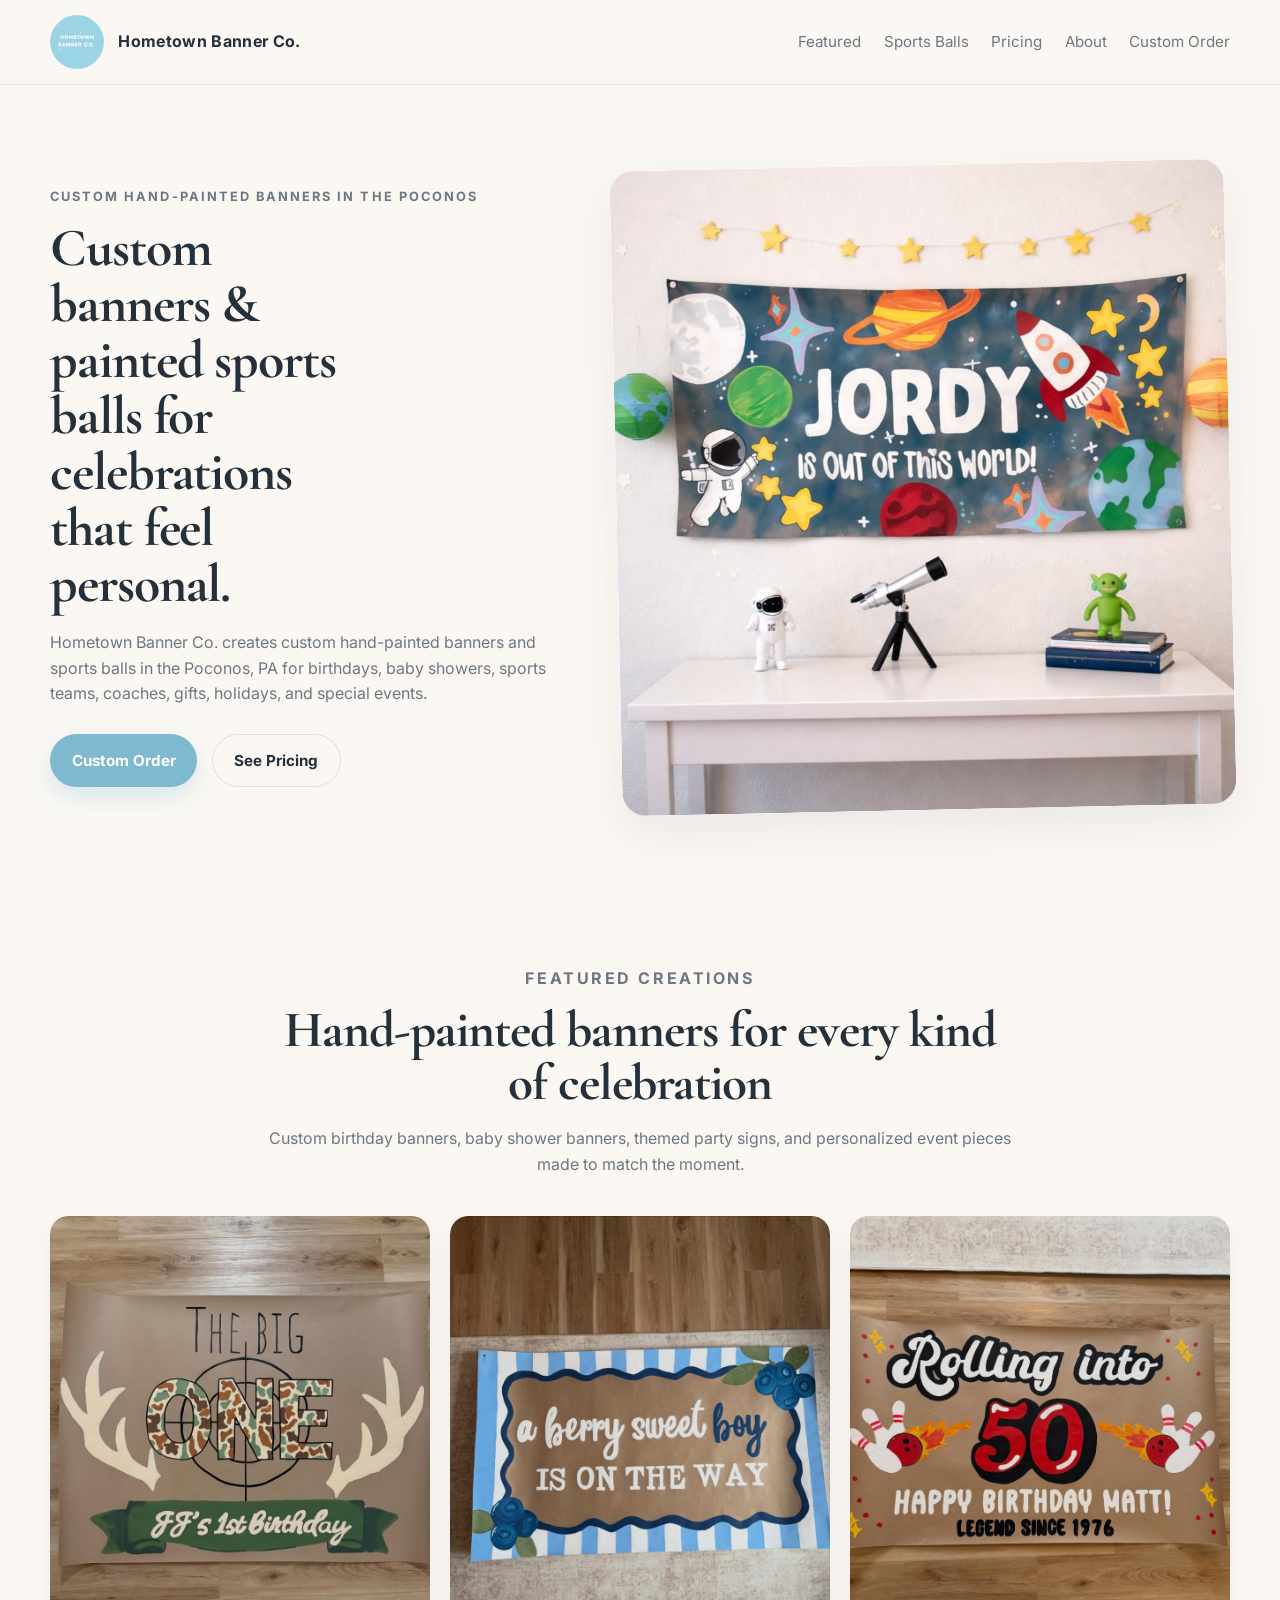
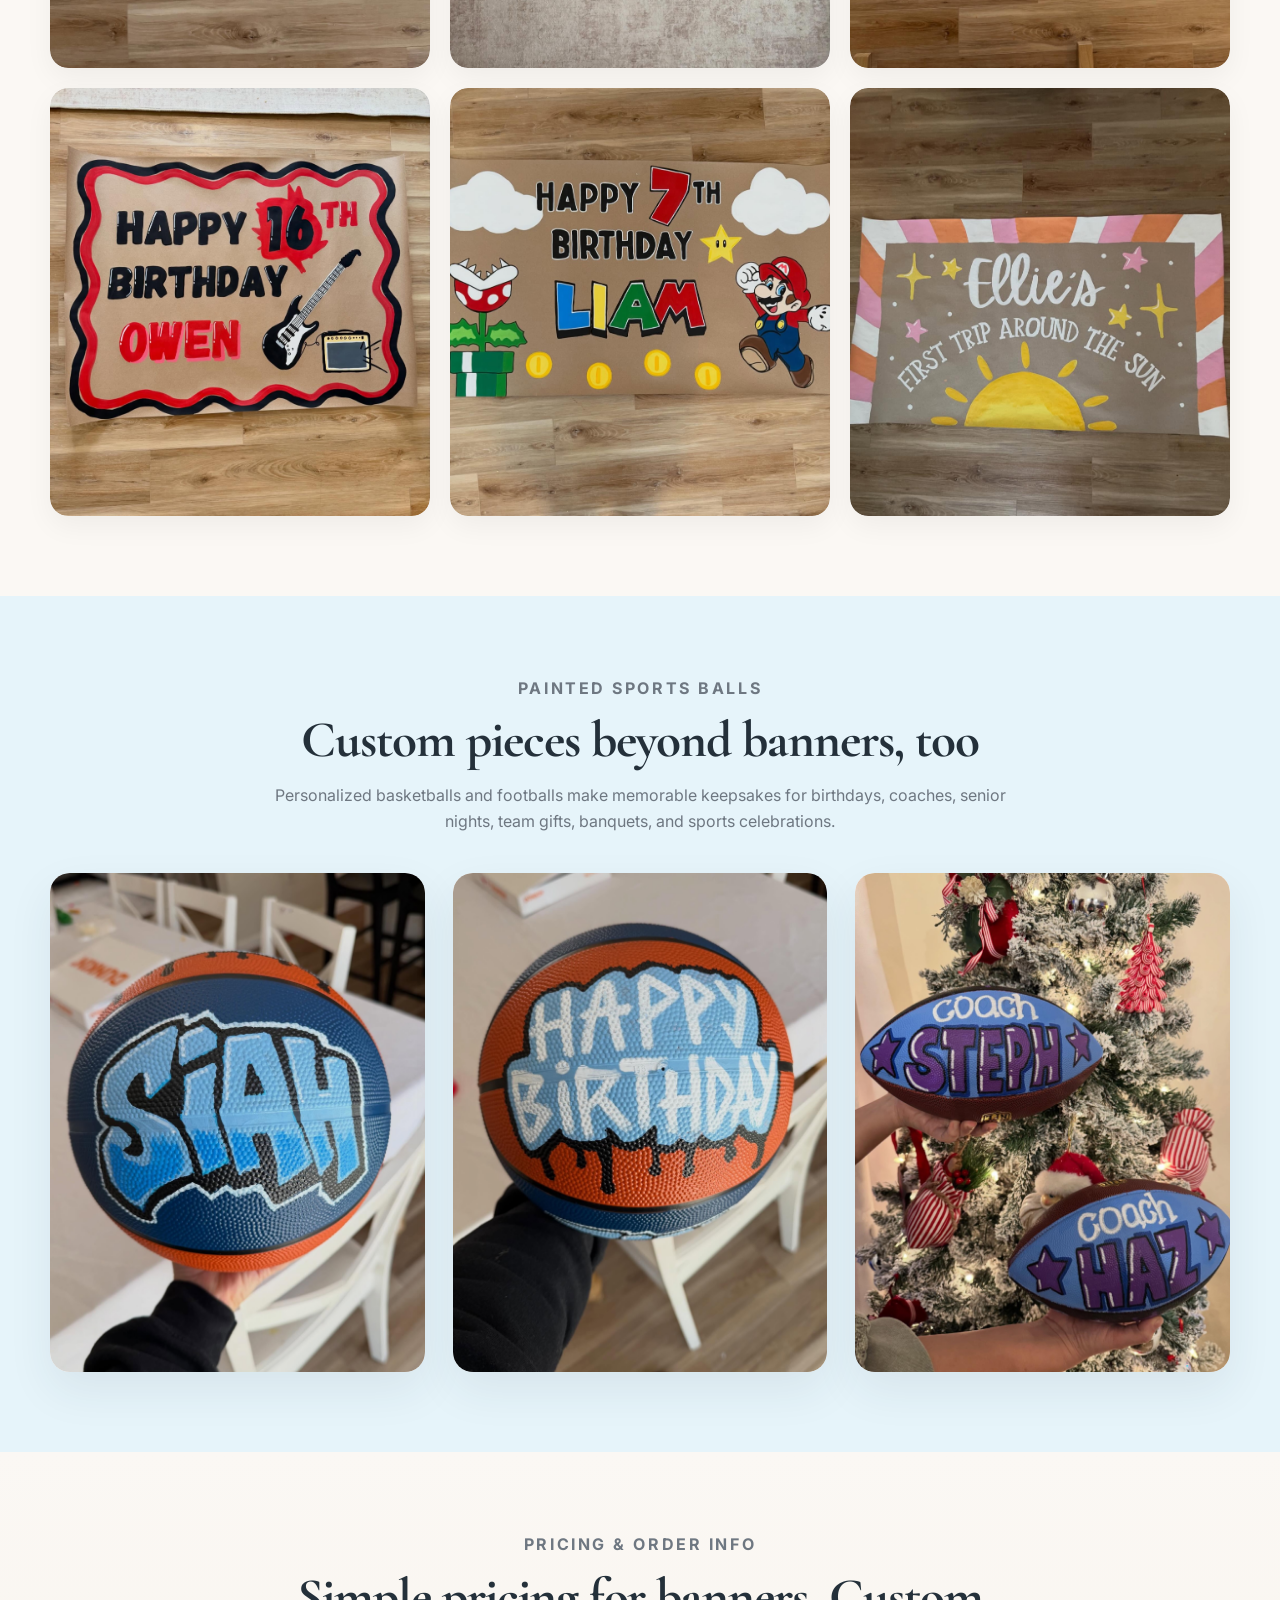
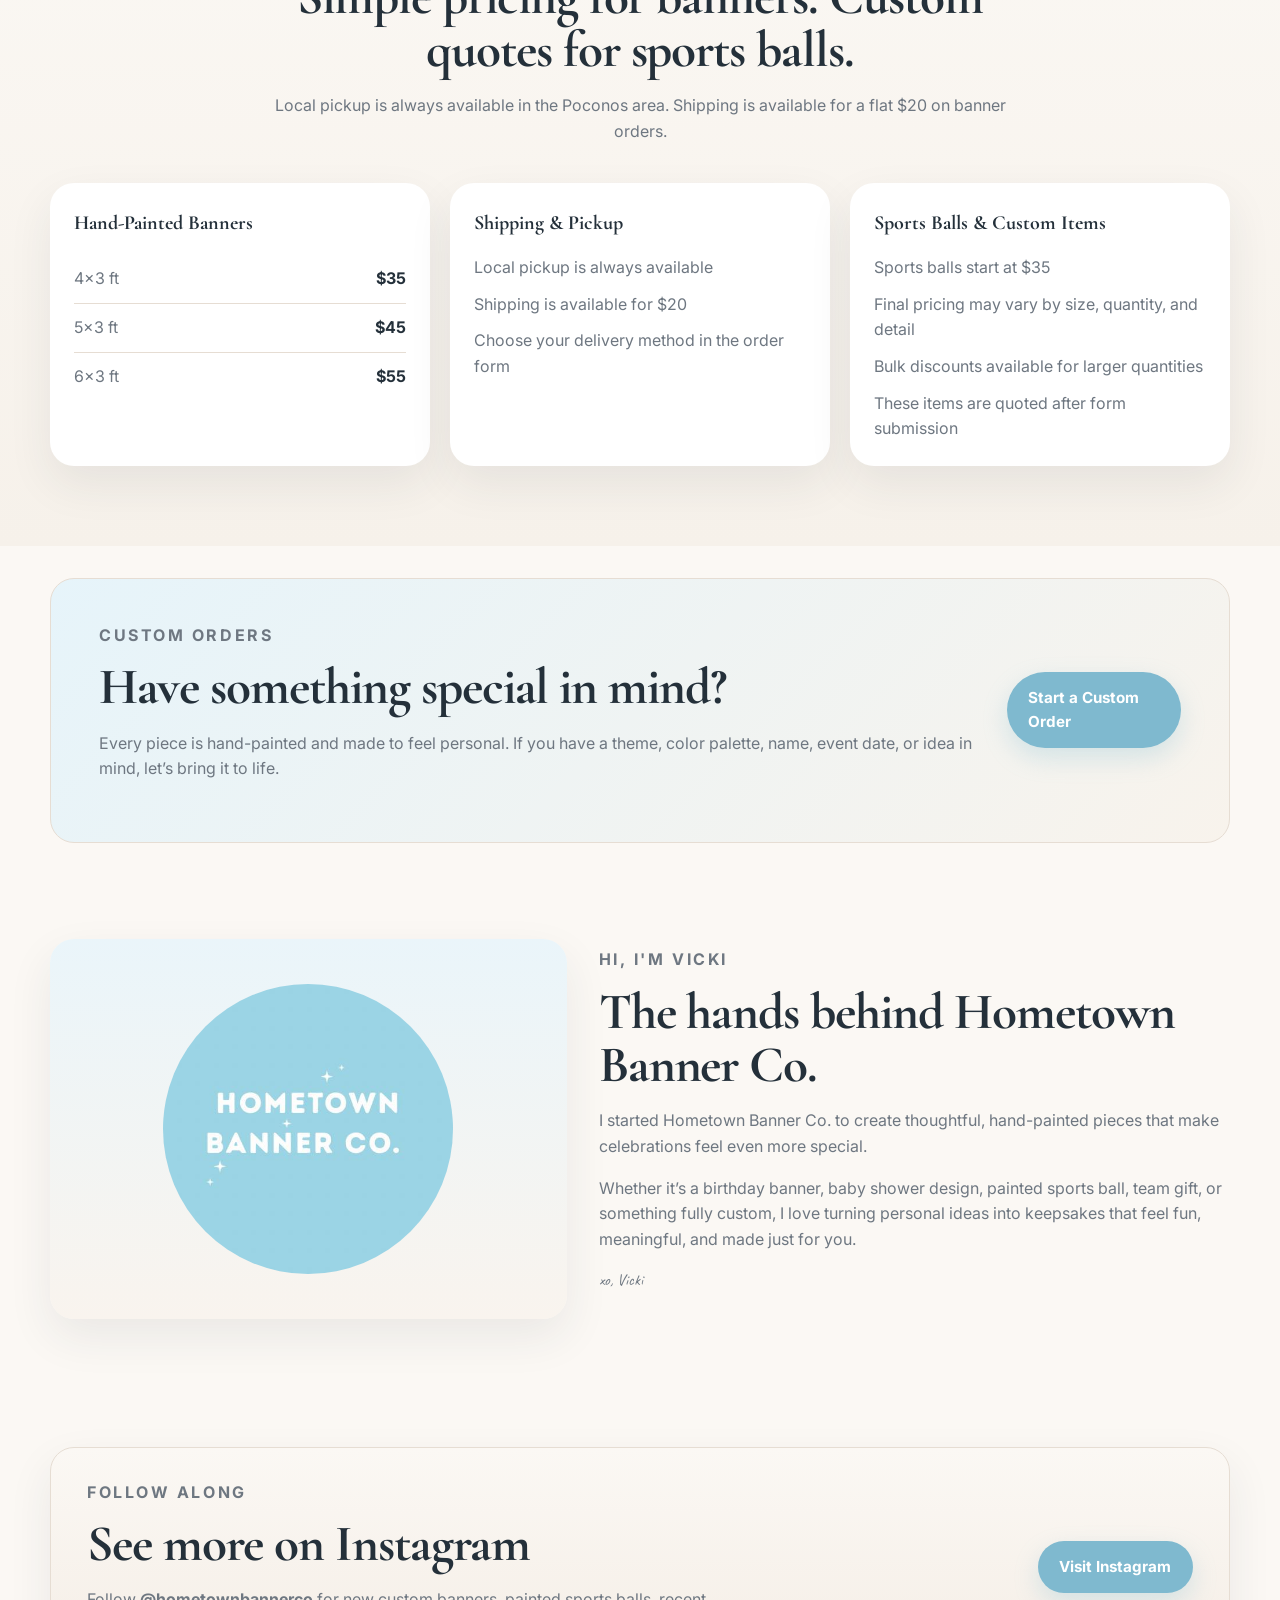
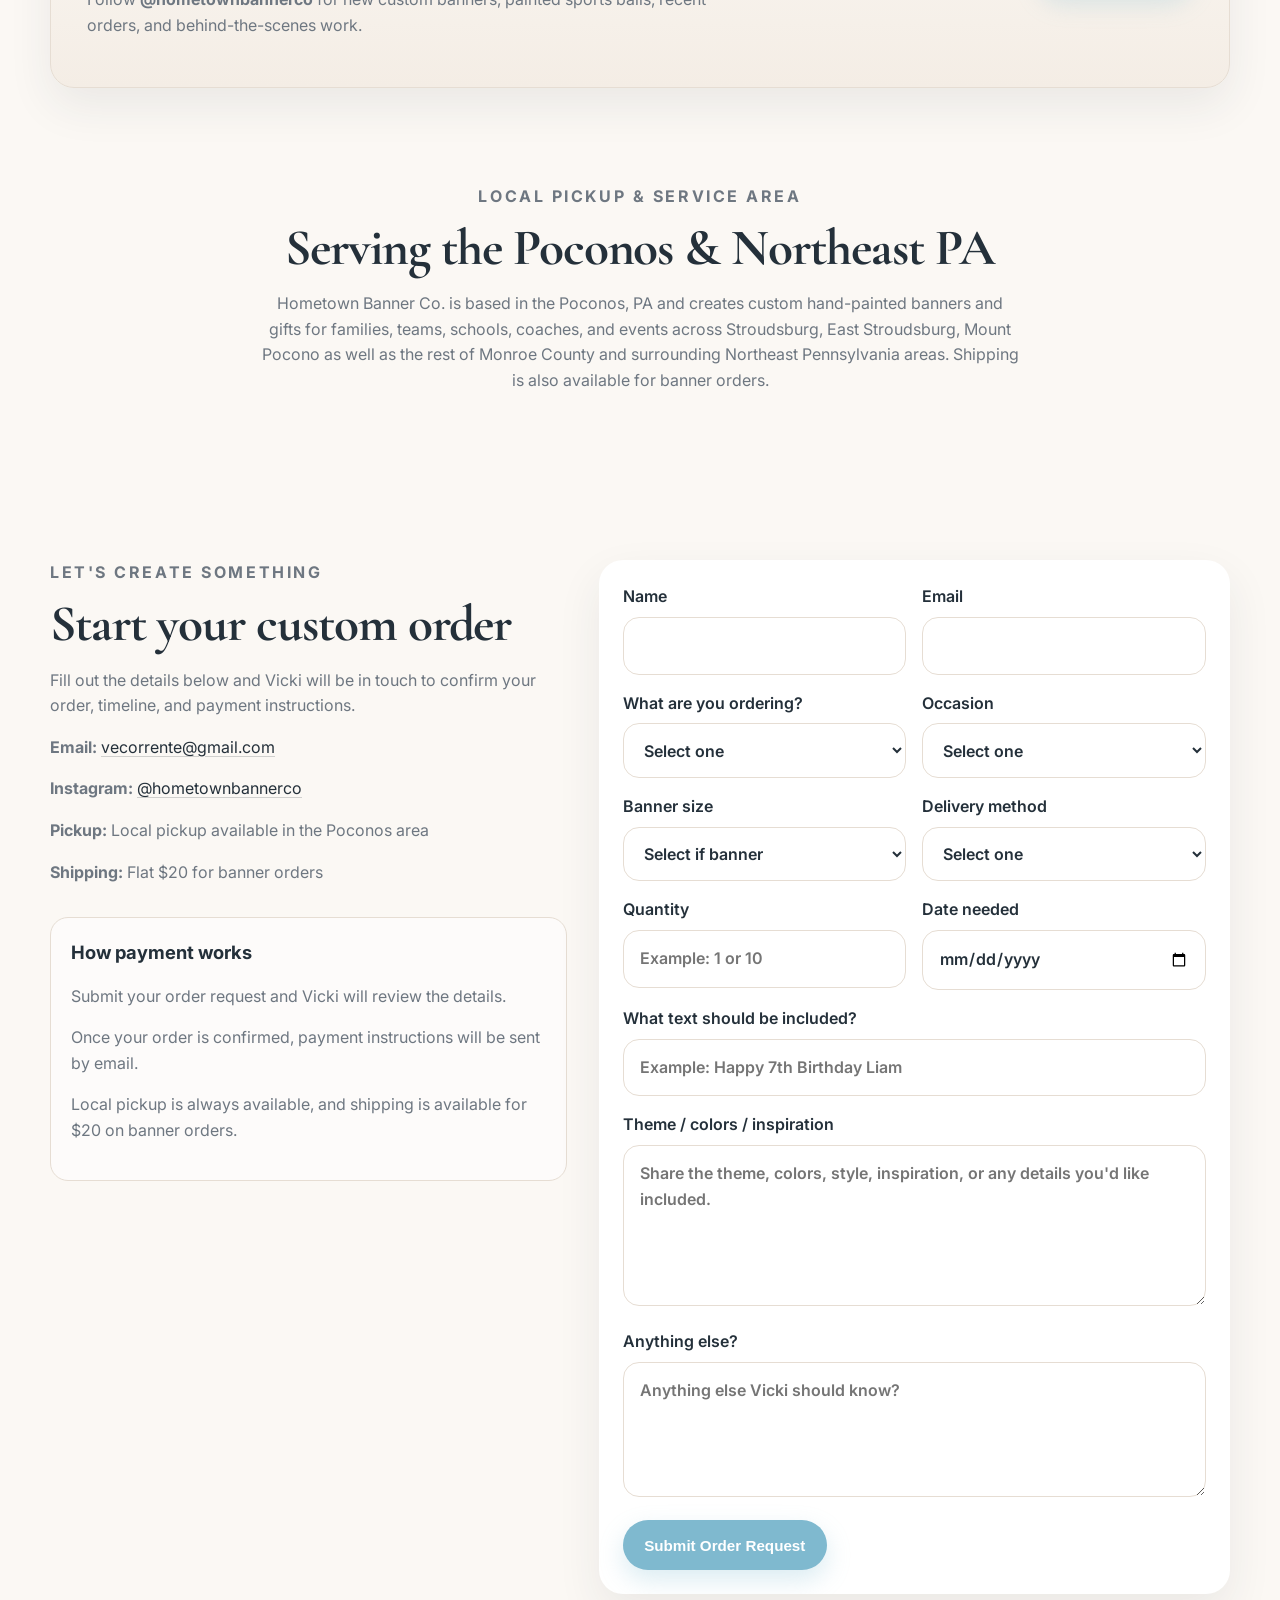
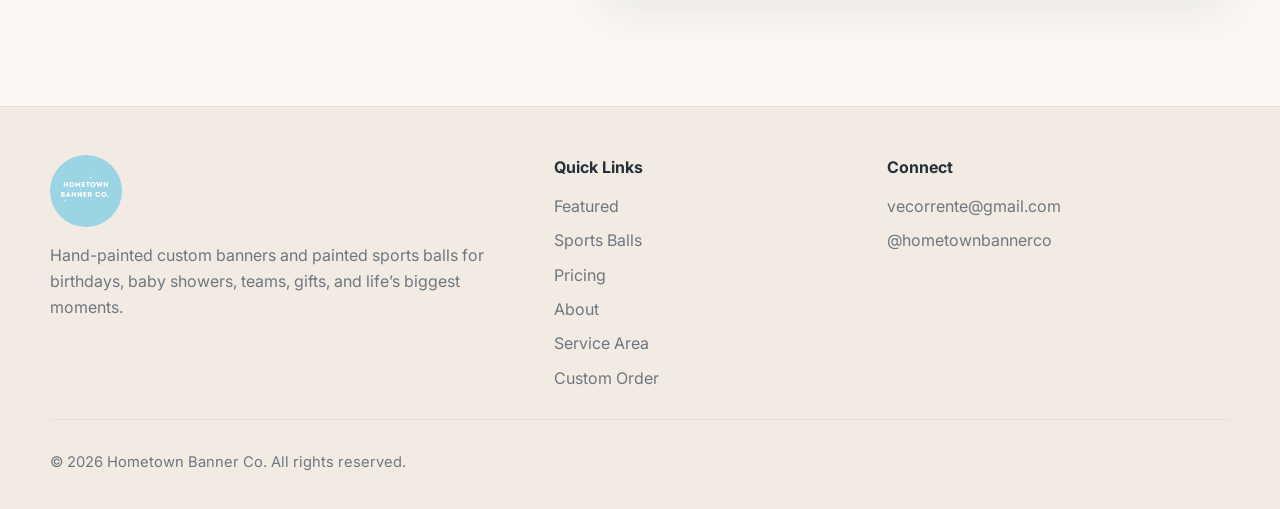
==== commit ee458780: "Update index.html" ====
--- a/index.html
+++ b/index.html
@@ -282,10 +282,10 @@
           <p class="section-kicker">LOCAL PICKUP & SERVICE AREA</p>
           <h2>Serving the Poconos & Northeast PA</h2>
           <p>
-            Hometown Banner Co. is based in the Poconos and creates custom
-            hand-painted banners and sports ball gifts for families, teams, schools,
-            coaches, and events across Stroudsburg, East Stroudsburg, Mount Pocono,
-            Monroe County, and surrounding Northeast Pennsylvania areas. Shipping is
+            Hometown Banner Co. is based in the Poconos, PA and creates custom
+            hand-painted banners and gifts for families, teams, schools,
+            coaches, and events across Stroudsburg, East Stroudsburg, Mount Pocono as well as the rest of 
+           Monroe County and surrounding Northeast Pennsylvania areas. Shipping is
             also available for banner orders.
           </p>
         </div>
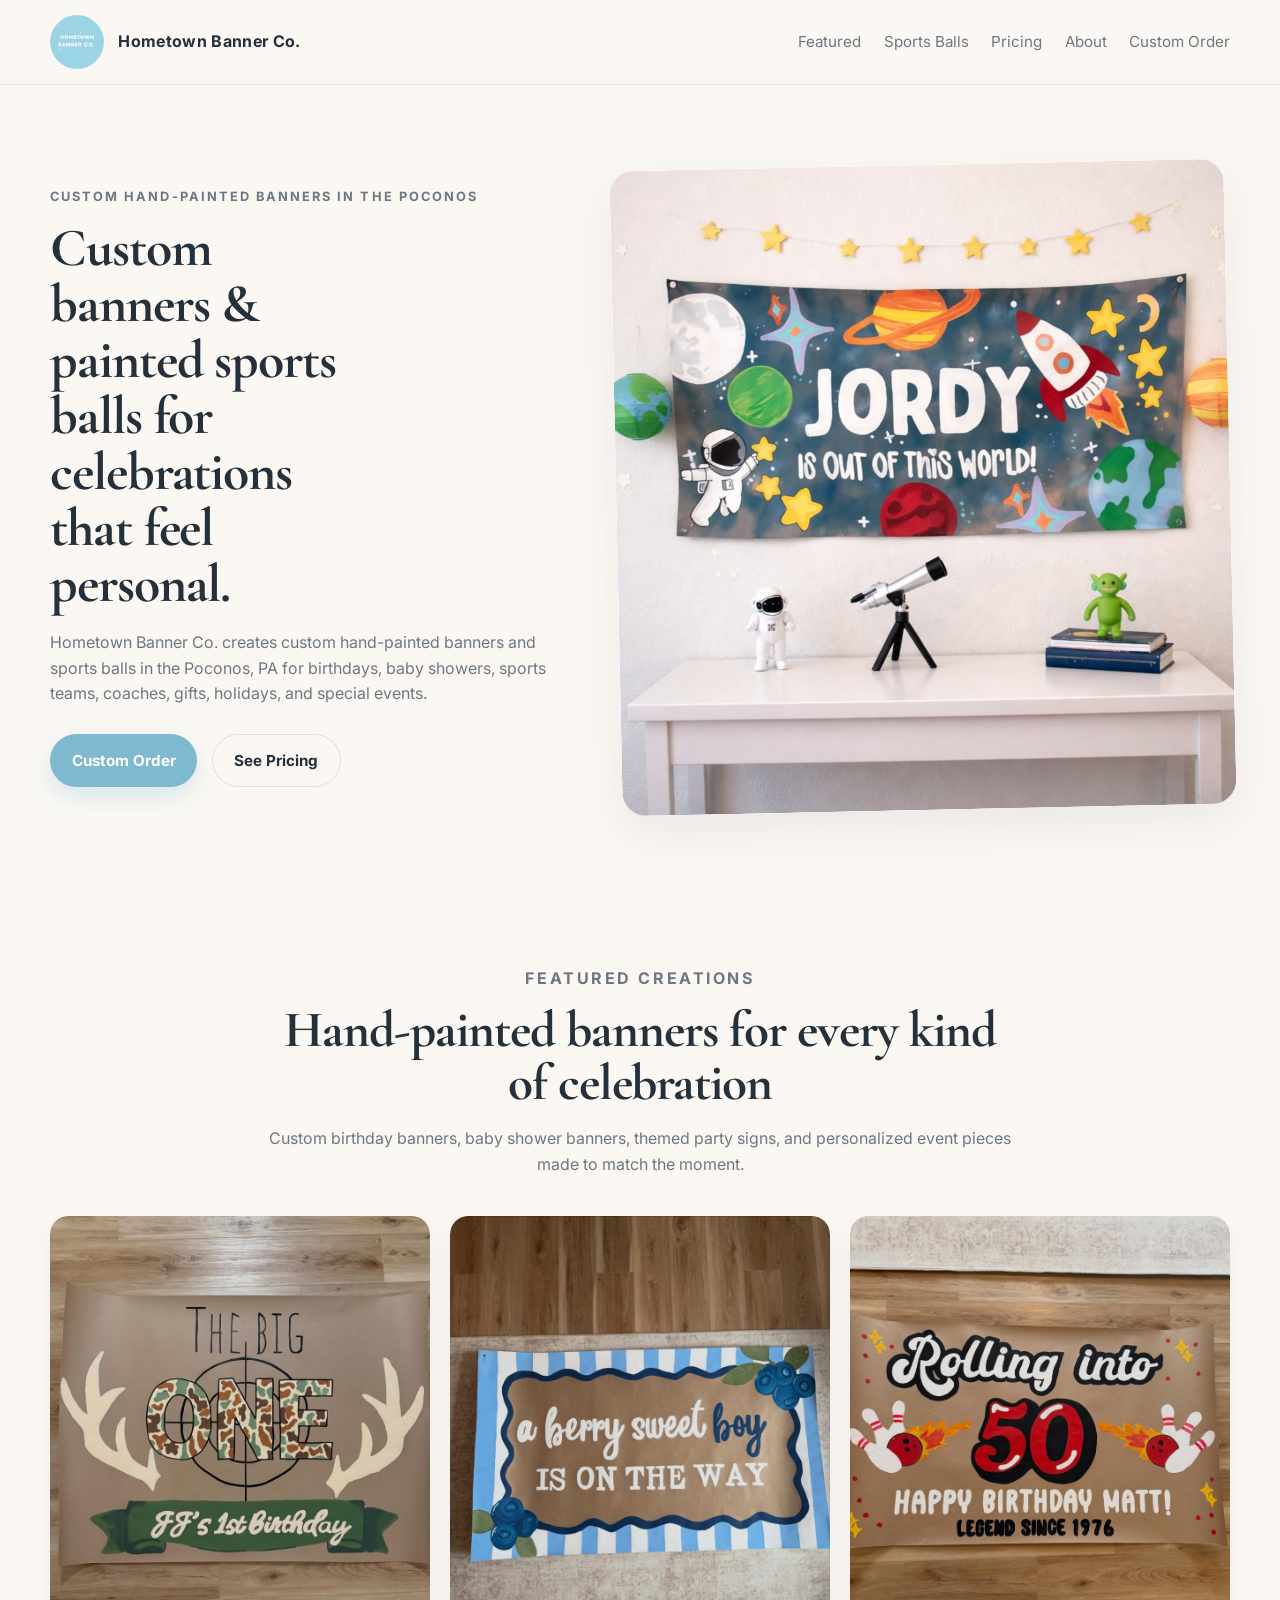
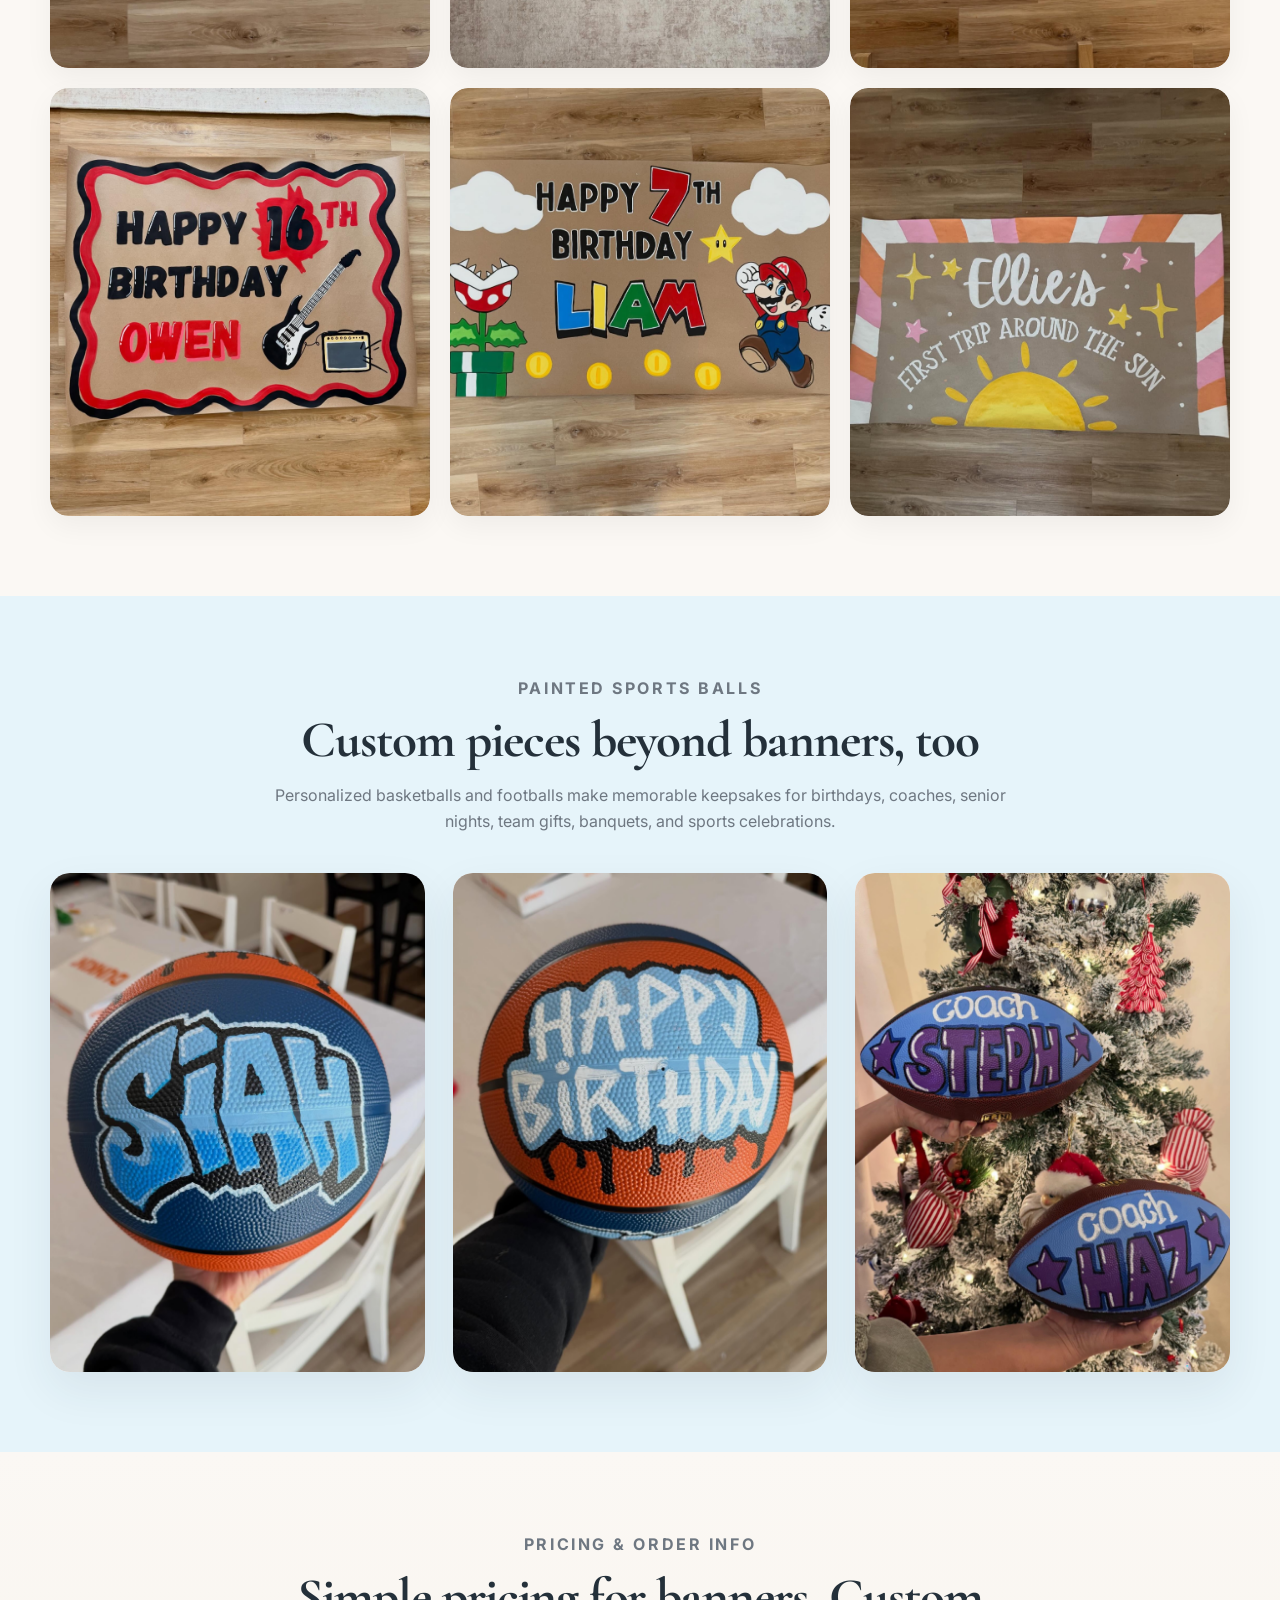
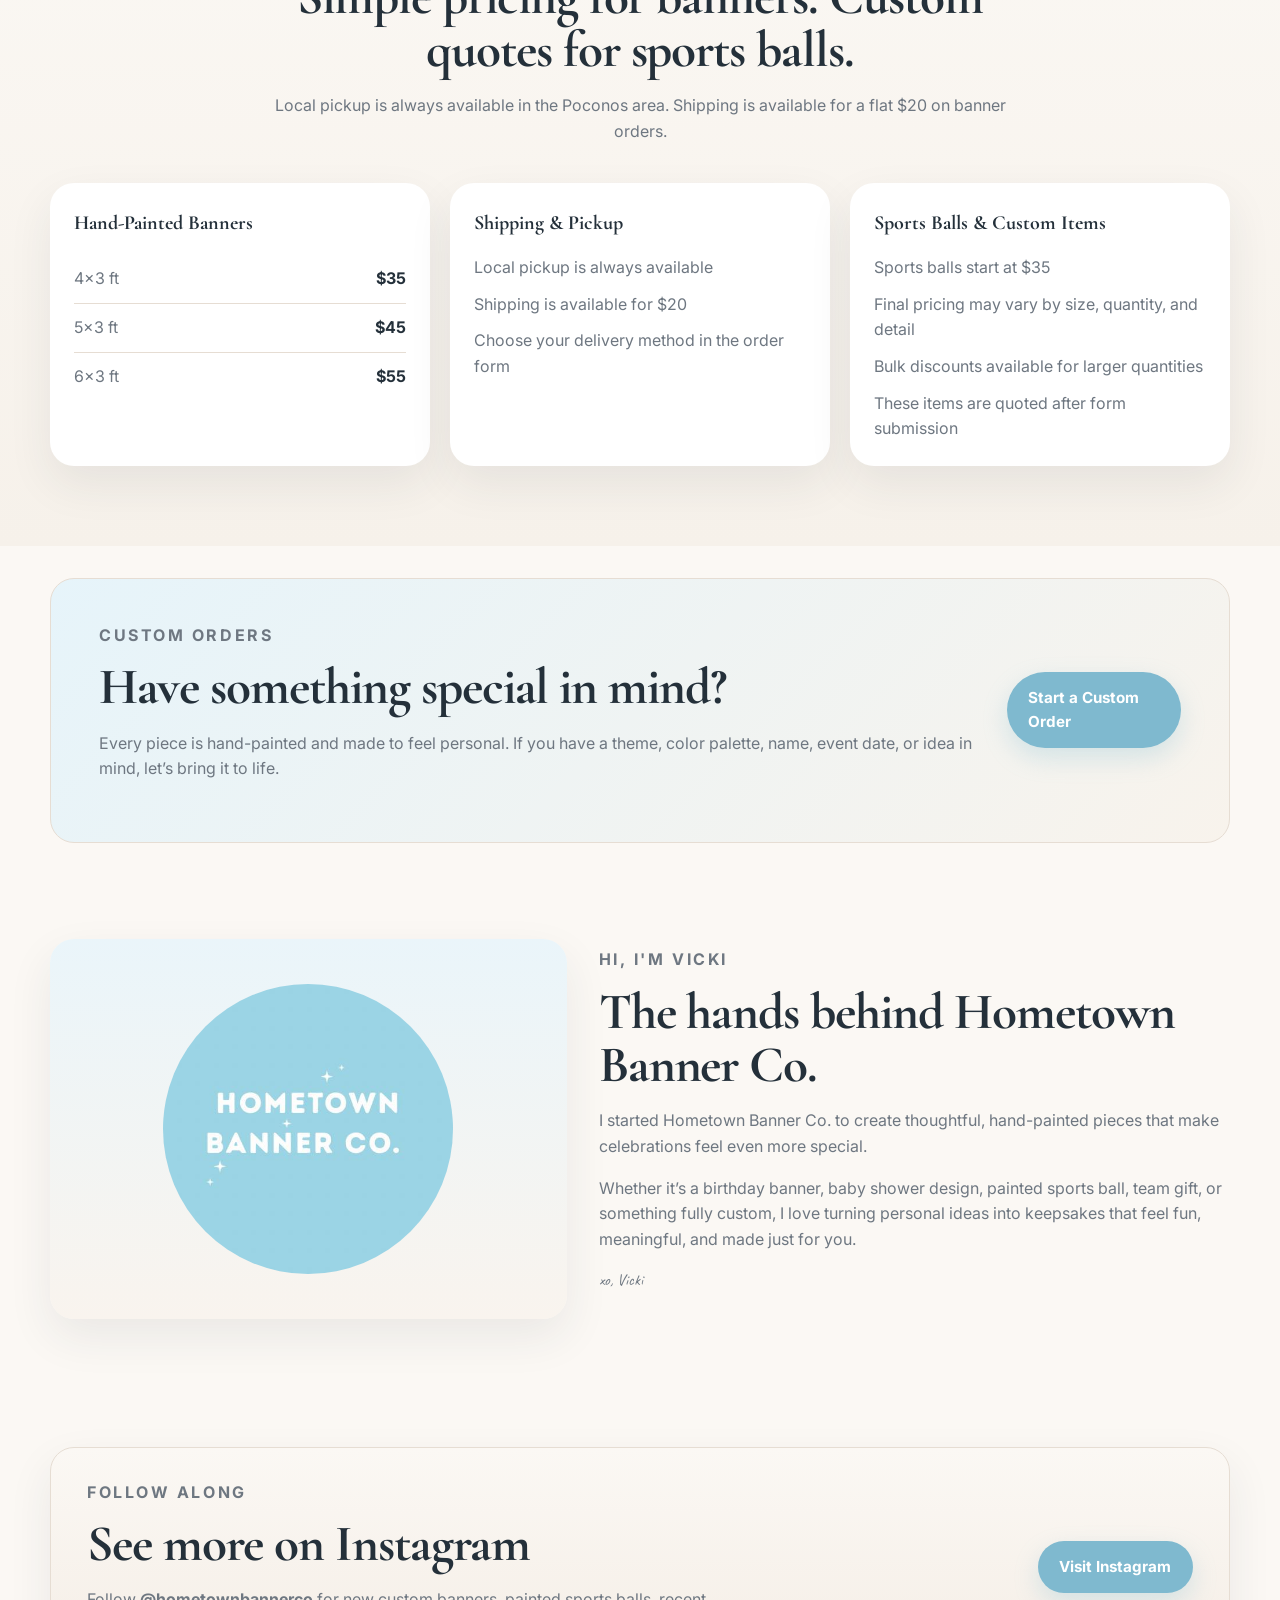
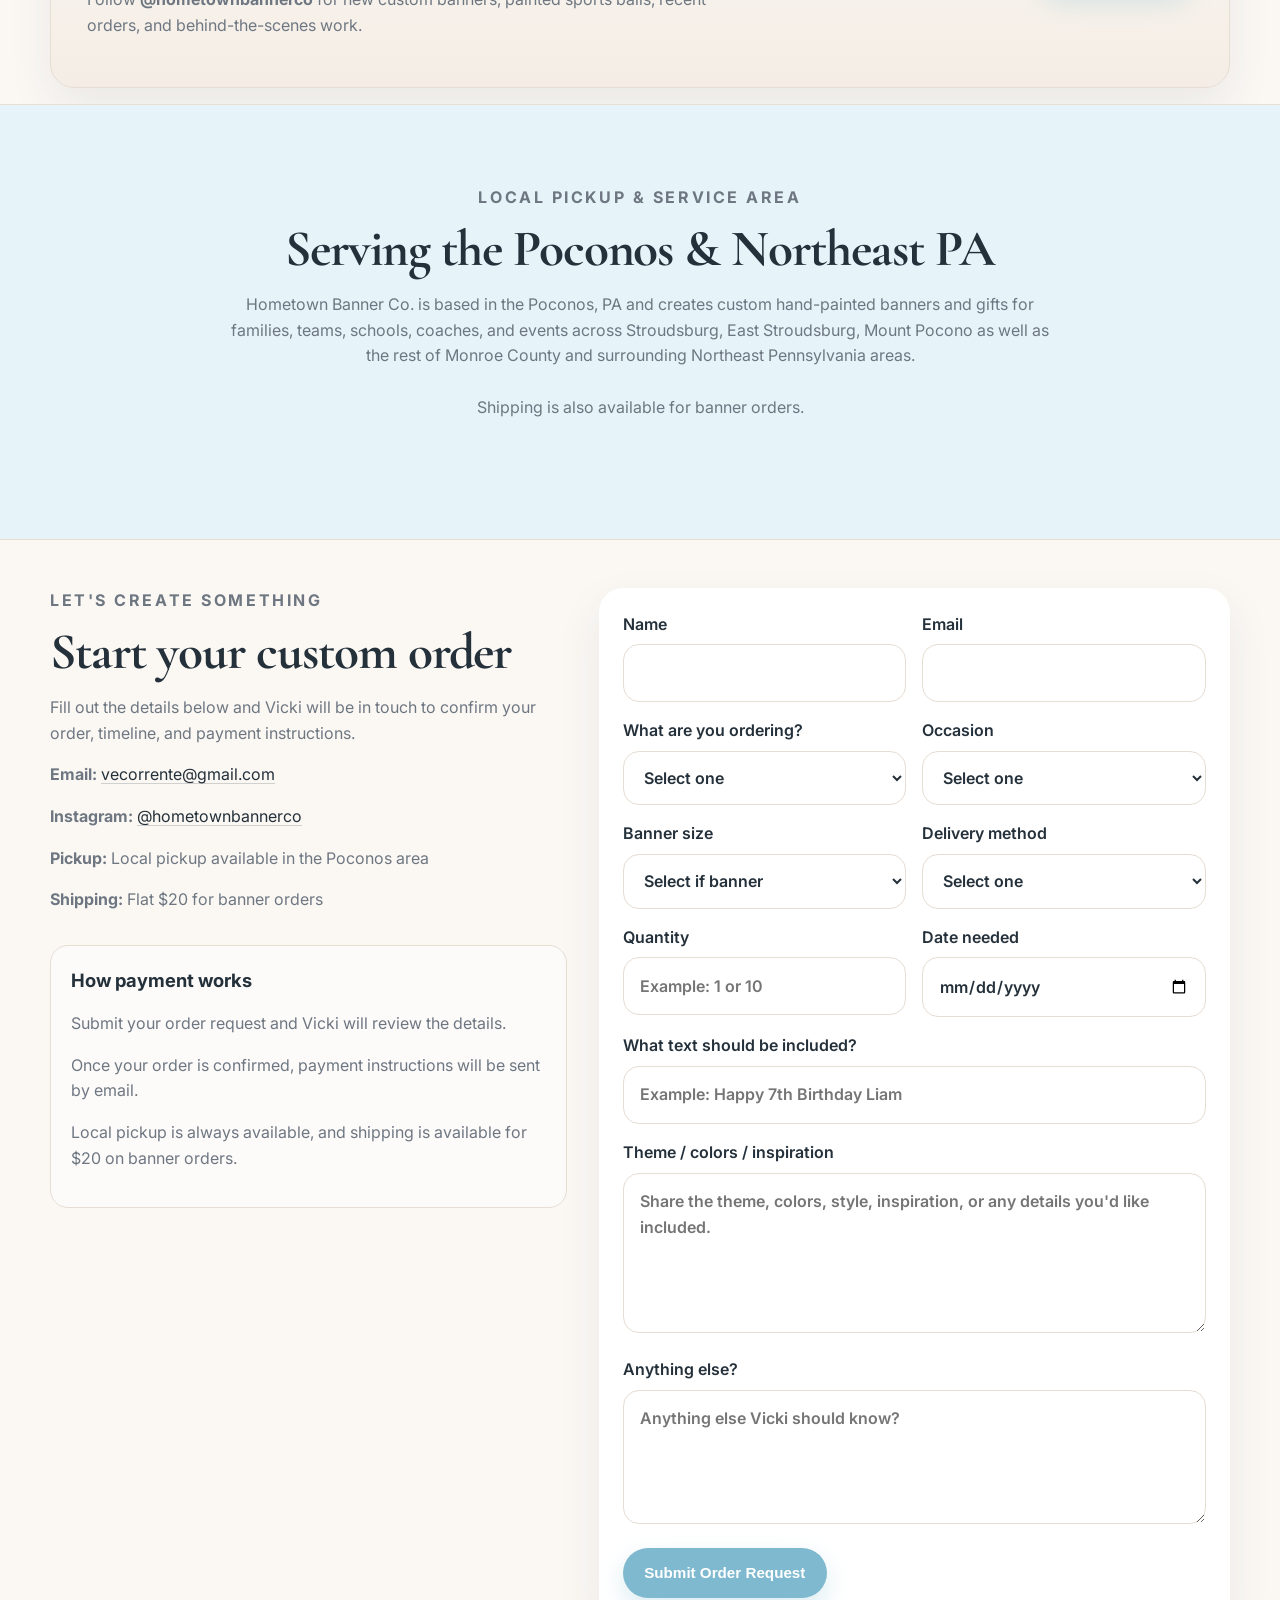
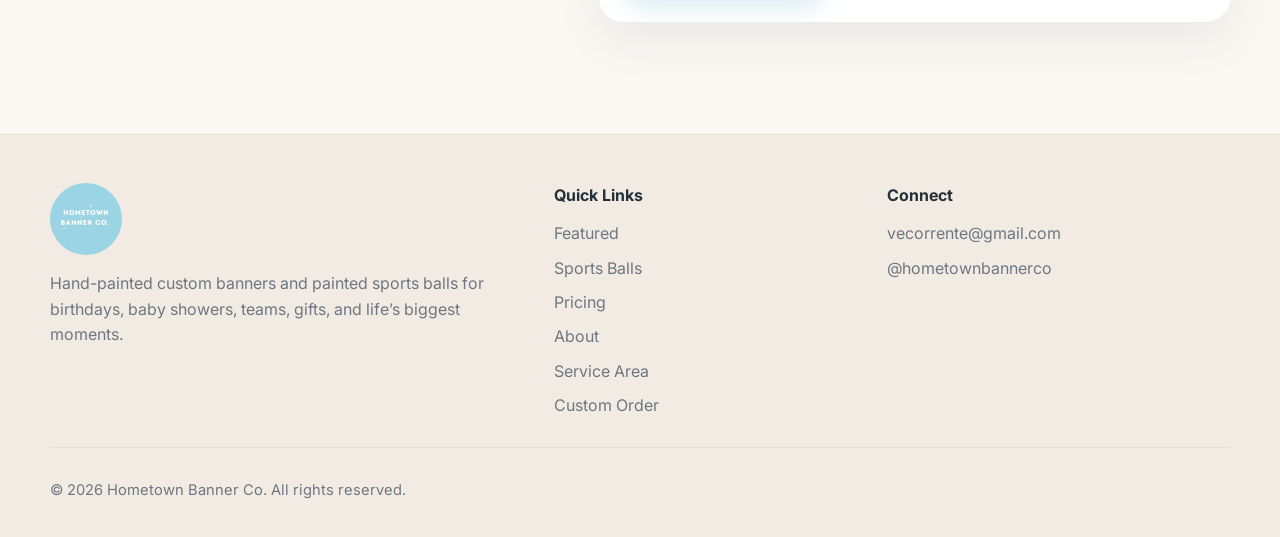
==== commit 2f10bc33: "Update index.html" ====
--- a/index.html
+++ b/index.html
@@ -285,7 +285,8 @@
             Hometown Banner Co. is based in the Poconos, PA and creates custom
             hand-painted banners and gifts for families, teams, schools,
             coaches, and events across Stroudsburg, East Stroudsburg, Mount Pocono as well as the rest of 
-           Monroe County and surrounding Northeast Pennsylvania areas. Shipping is
+           Monroe County and surrounding Northeast Pennsylvania areas. 
+            <br><br>Shipping is
             also available for banner orders.
           </p>
         </div>
--- a/style.css
+++ b/style.css
@@ -709,3 +709,14 @@
     gap: 1.5rem;
   }
 }
+
+/* Service Area Section */
+.service-area-section {
+  background: var(--accent-soft);
+  border-top: 1px solid var(--line);
+  border-bottom: 1px solid var(--line);
+}
+
+.service-area-section .section-heading {
+  max-width: 820px;
+}
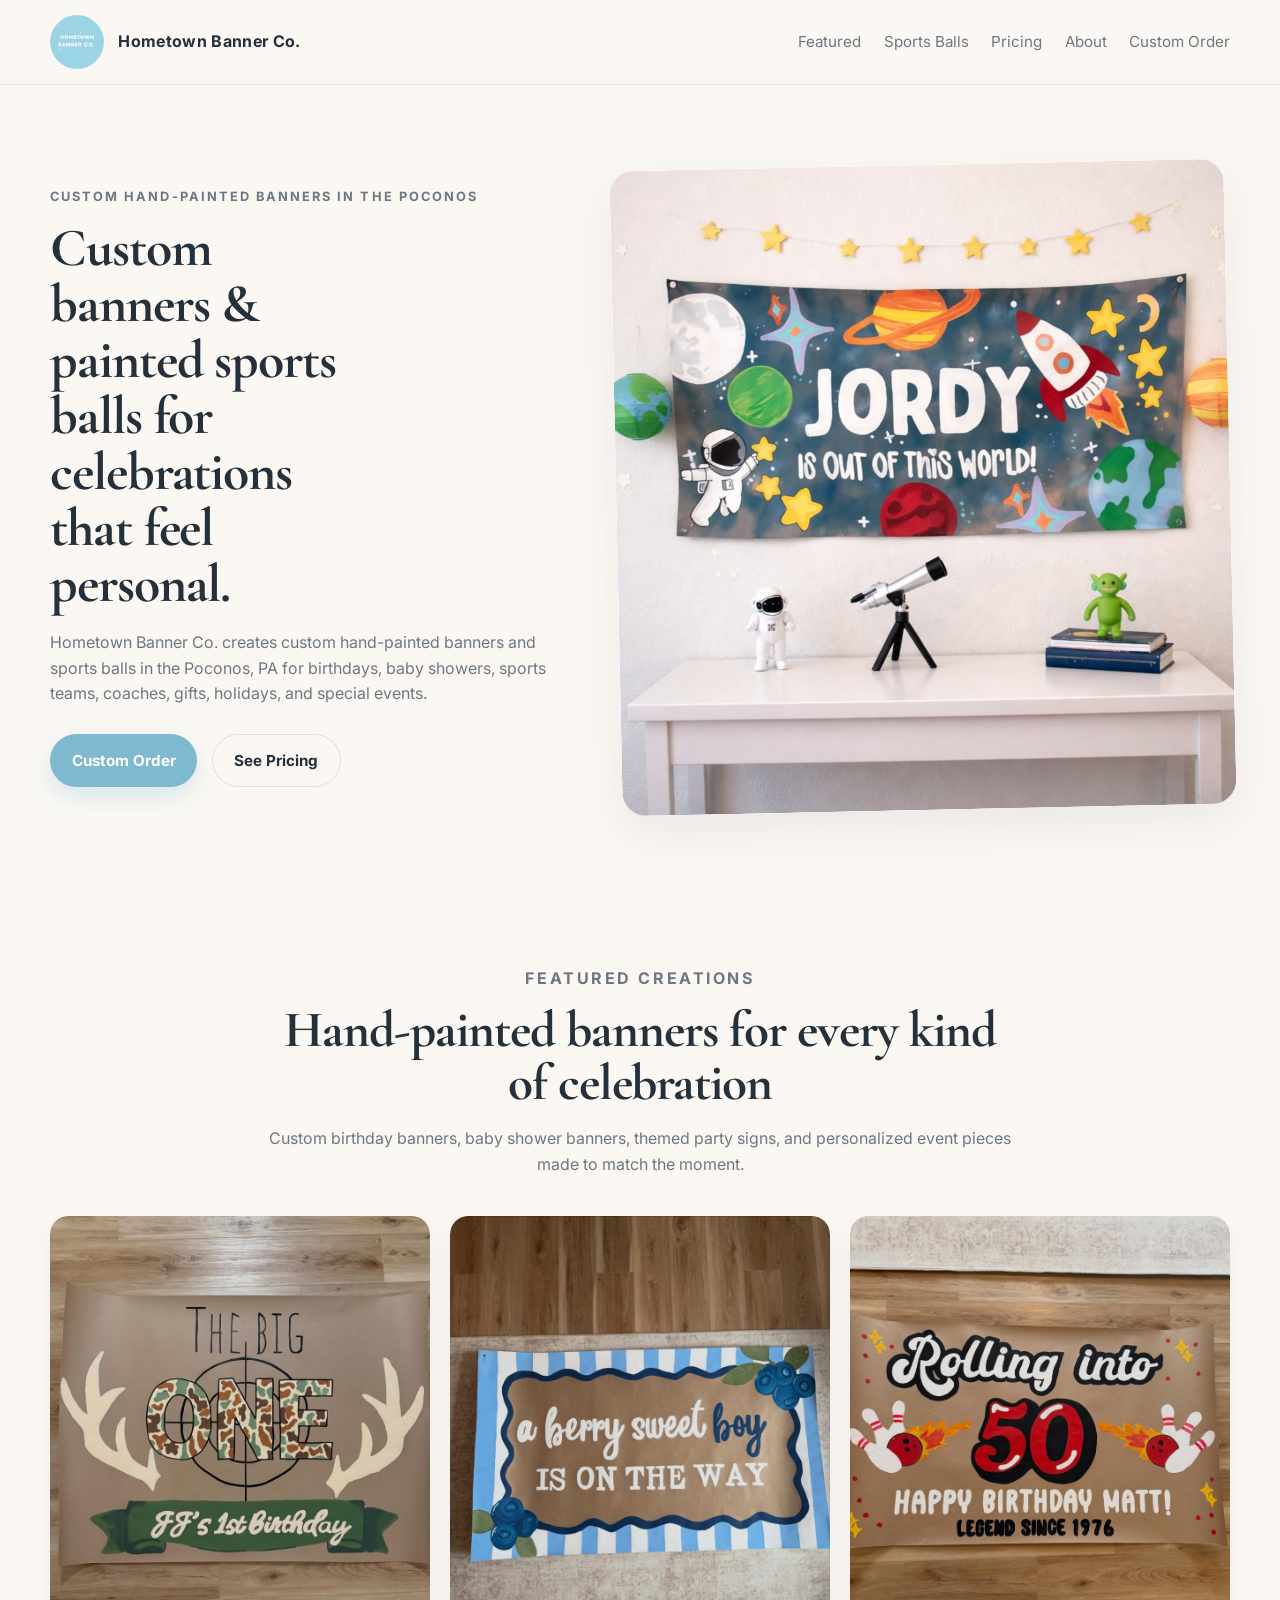
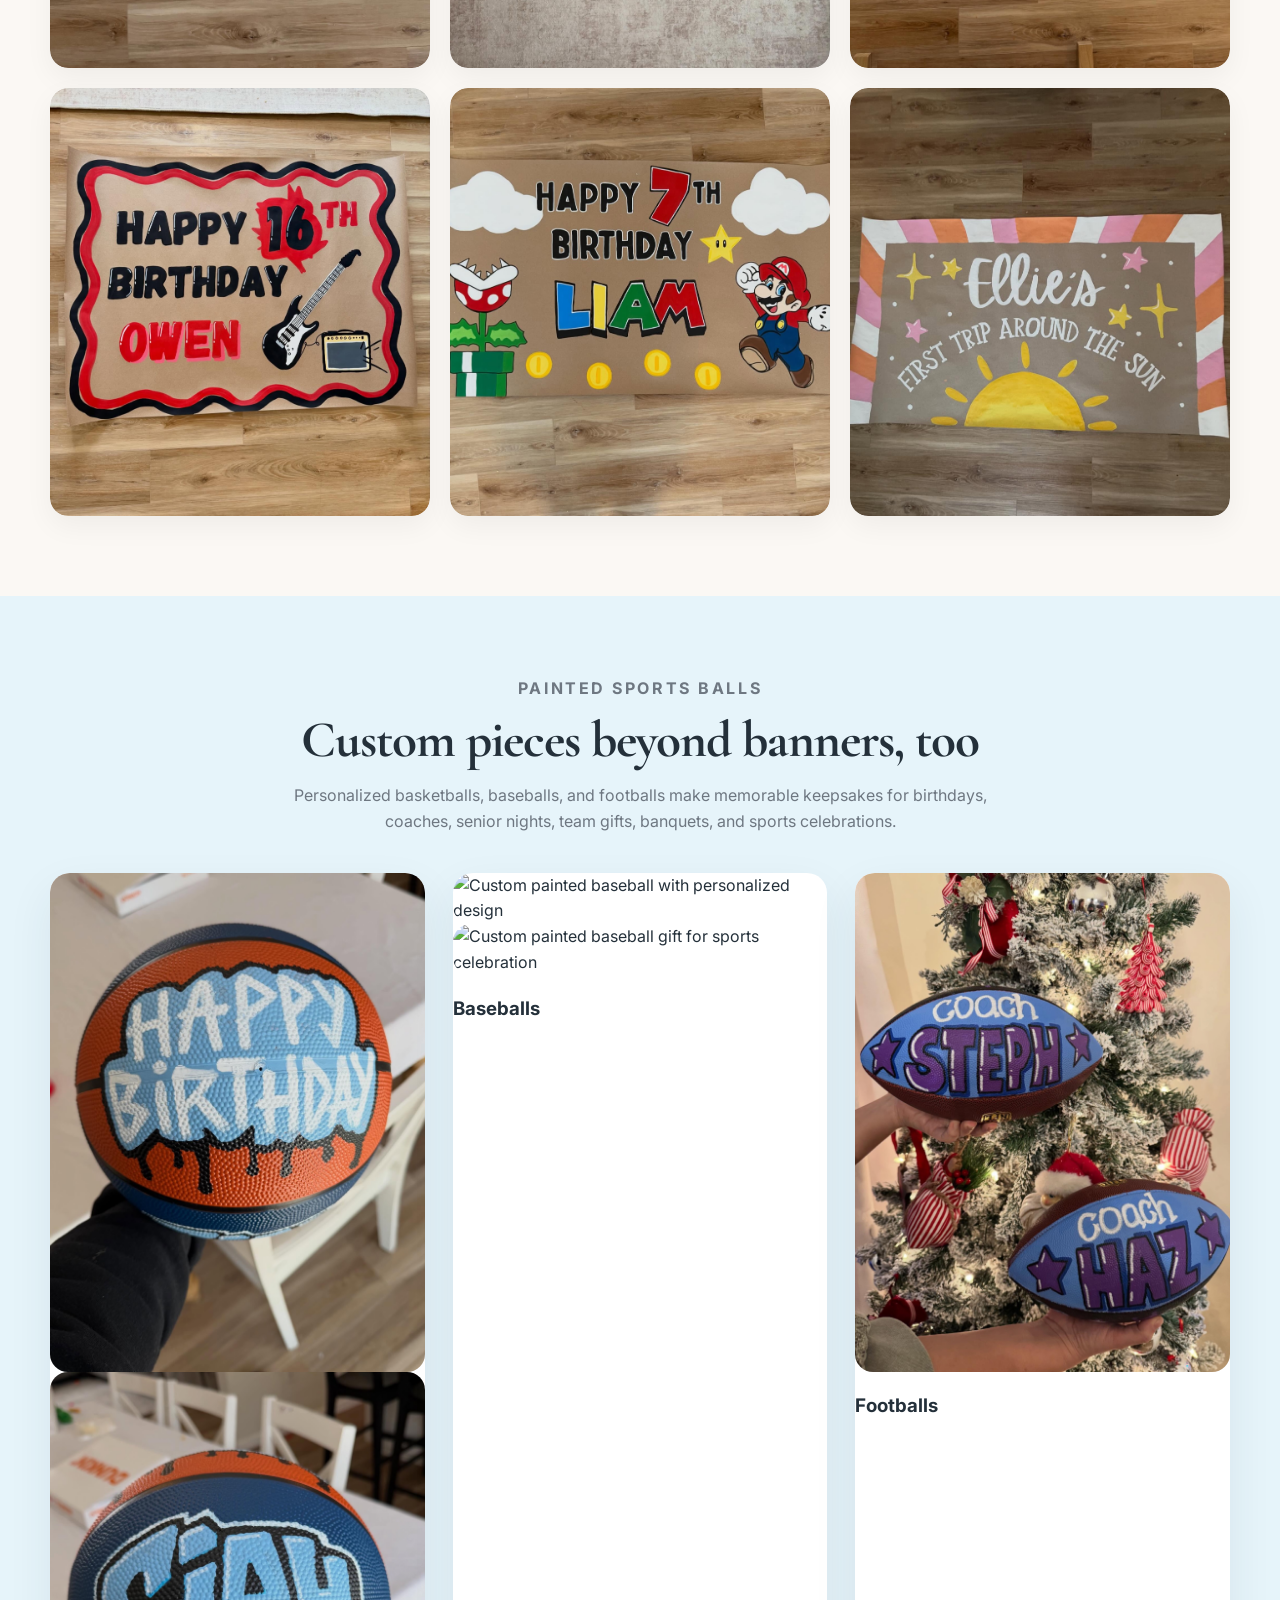
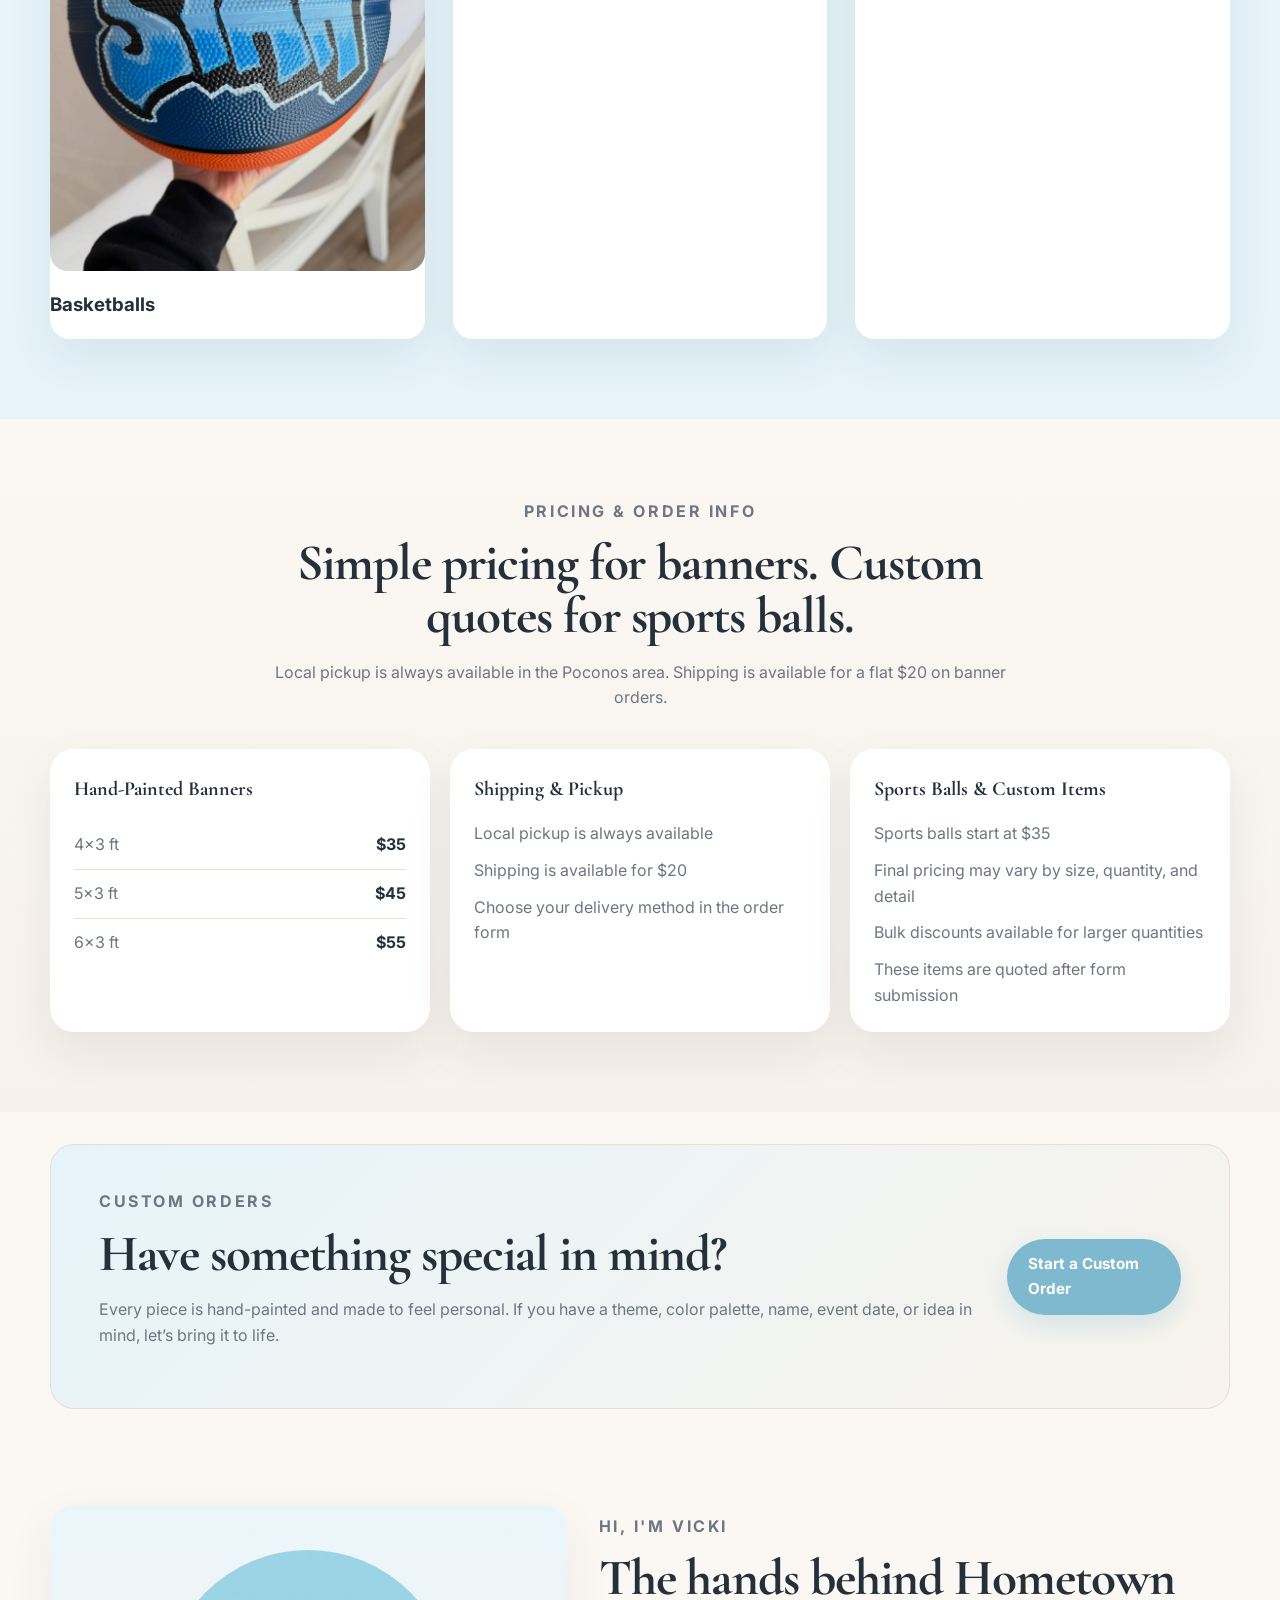
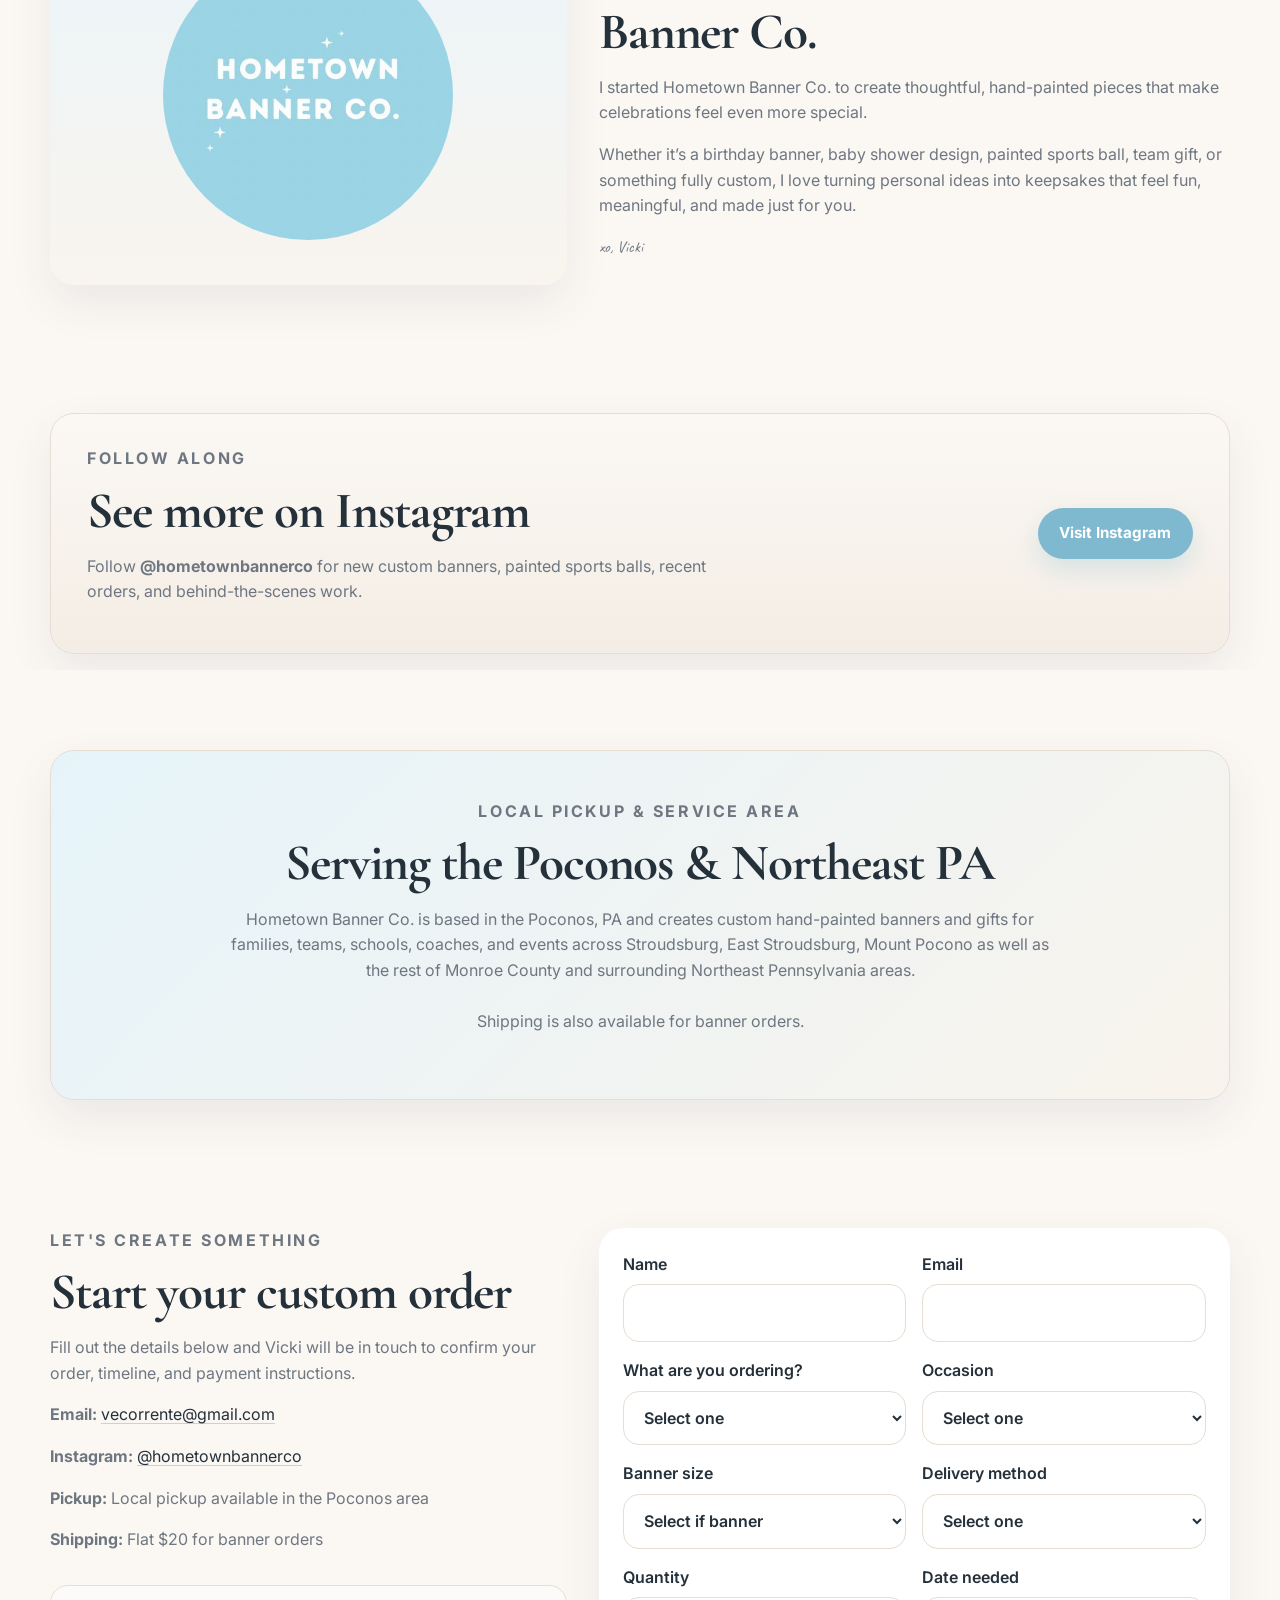
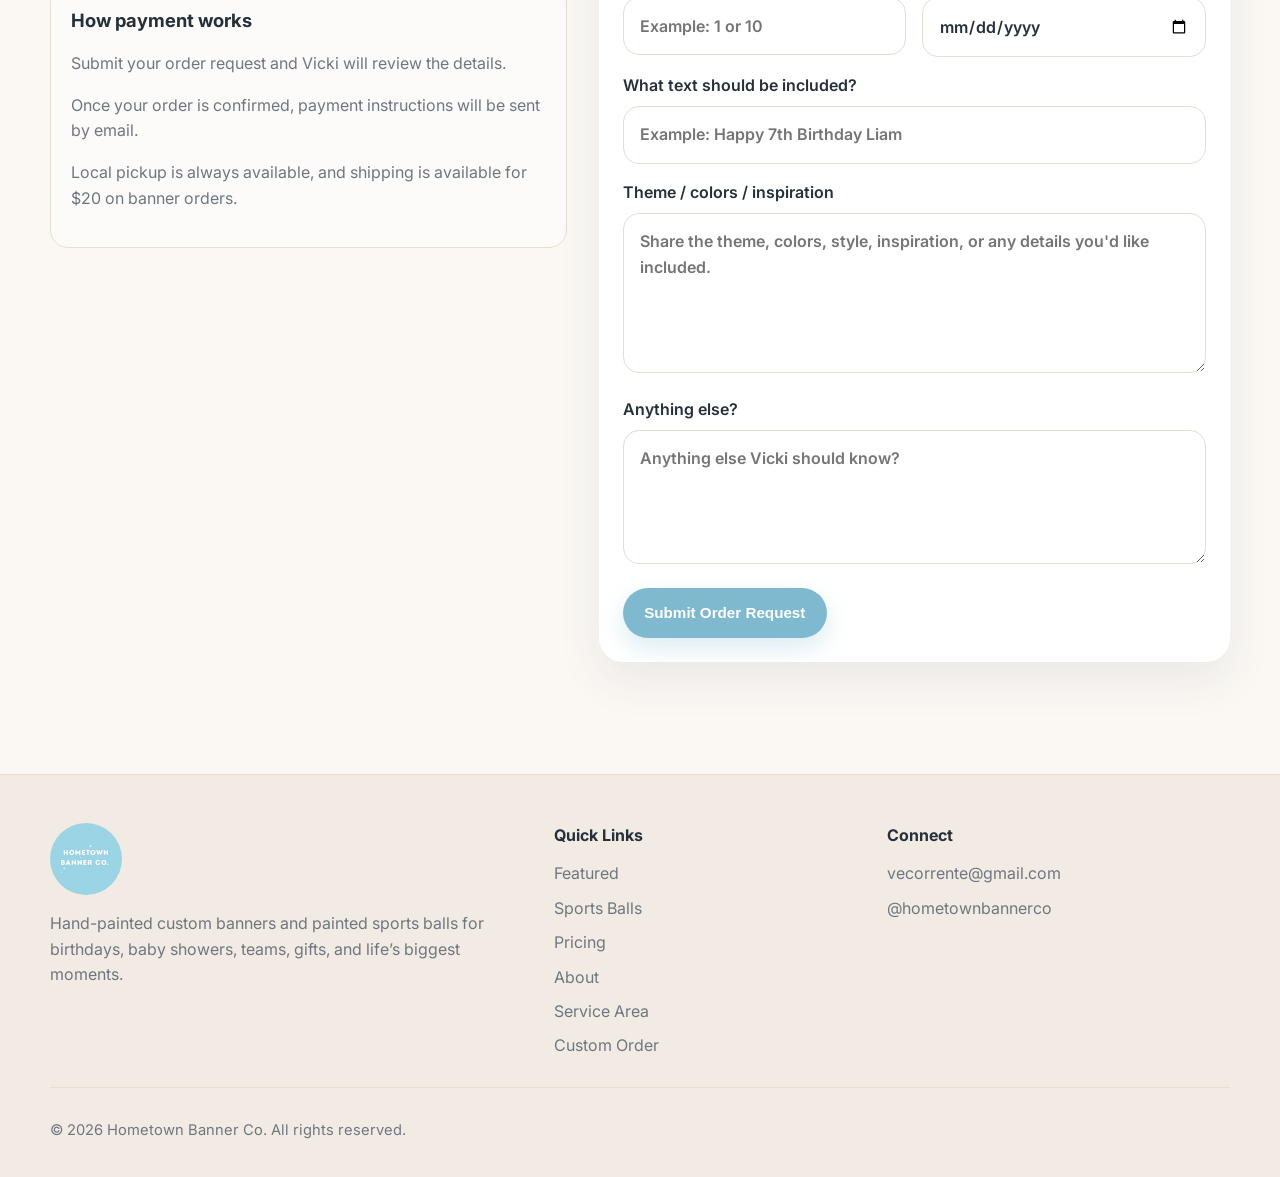
==== commit cfc657c6: "Update index.html" ====
--- a/index.html
+++ b/index.html
@@ -145,31 +145,42 @@
     </section>
 
     <section class="section alt-section" id="sports">
-      <div class="container">
-        <div class="section-heading">
-          <p class="section-kicker">PAINTED SPORTS BALLS</p>
-          <h2>Custom pieces beyond banners, too</h2>
-          <p>
-            Personalized basketballs and footballs make memorable keepsakes for
-            birthdays, coaches, senior nights, team gifts, banquets, and sports celebrations.
-          </p>
-        </div>
-
-        <div class="sports-grid">
-          <article class="sports-card image-hover-wrap">
-            <img src="images/ball-siah.jpg" alt="Custom painted basketball with personalized name design" class="image-hover" />
-          </article>
-
-          <article class="sports-card image-hover-wrap">
-            <img src="images/ball-happy-birthday.jpg" alt="Custom painted happy birthday basketball gift" class="image-hover" />
-          </article>
-
-          <article class="sports-card image-hover-wrap">
-            <img src="images/football-coach.jpg" alt="Custom painted footballs for coaches and team gifts" class="image-hover" />
-          </article>
-        </div>
-      </div>
-    </section>
+  <div class="container">
+    <div class="section-heading">
+      <p class="section-kicker">PAINTED SPORTS BALLS</p>
+      <h2>Custom pieces beyond banners, too</h2>
+      <p>
+        Personalized basketballs, baseballs, and footballs make memorable keepsakes for
+        birthdays, coaches, senior nights, team gifts, banquets, and sports celebrations.
+      </p>
+    </div>
+
+    <div class="sports-grid sports-stack-grid">
+      <article class="sports-card sports-stack-card">
+        <div class="stacked-images">
+          <img src="images/ball-happy-birthday.jpg" alt="Back side of custom painted birthday basketball" class="stack-img stack-img-back" />
+          <img src="images/ball-siah.jpg" alt="Front side of custom painted basketball with personalized name design" class="stack-img stack-img-front" />
+        </div>
+        <h3>Basketballs</h3>
+      </article>
+
+      <article class="sports-card sports-stack-card">
+        <div class="stacked-images">
+          <img src="images/baseball-back.jpg" alt="Custom painted baseball with personalized design" class="stack-img stack-img-back" />
+          <img src="images/baseball-front.jpg" alt="Custom painted baseball gift for sports celebration" class="stack-img stack-img-front" />
+        </div>
+        <h3>Baseballs</h3>
+      </article>
+
+      <article class="sports-card sports-stack-card">
+        <div class="single-sports-image">
+          <img src="images/football-coach.jpg" alt="Custom painted footballs for coaches and team gifts" />
+        </div>
+        <h3>Footballs</h3>
+      </article>
+    </div>
+  </div>
+</section>
 
     <section class="section pricing-section" id="pricing">
       <div class="container">
--- a/style.css
+++ b/style.css
@@ -712,11 +712,18 @@
 
 /* Service Area Section */
 .service-area-section {
-  background: var(--accent-soft);
-  border-top: 1px solid var(--line);
-  border-bottom: 1px solid var(--line);
+  background: var(--bg-soft);
+}
+
+.service-area-section .container {
+  background: linear-gradient(135deg, #e6f4fa 0%, #f8f3ec 100%);
+  border: 1px solid var(--line);
+  border-radius: var(--radius);
+  padding: 3rem 2rem;
+  box-shadow: var(--shadow);
 }
 
 .service-area-section .section-heading {
+  margin-bottom: 0;
   max-width: 820px;
 }
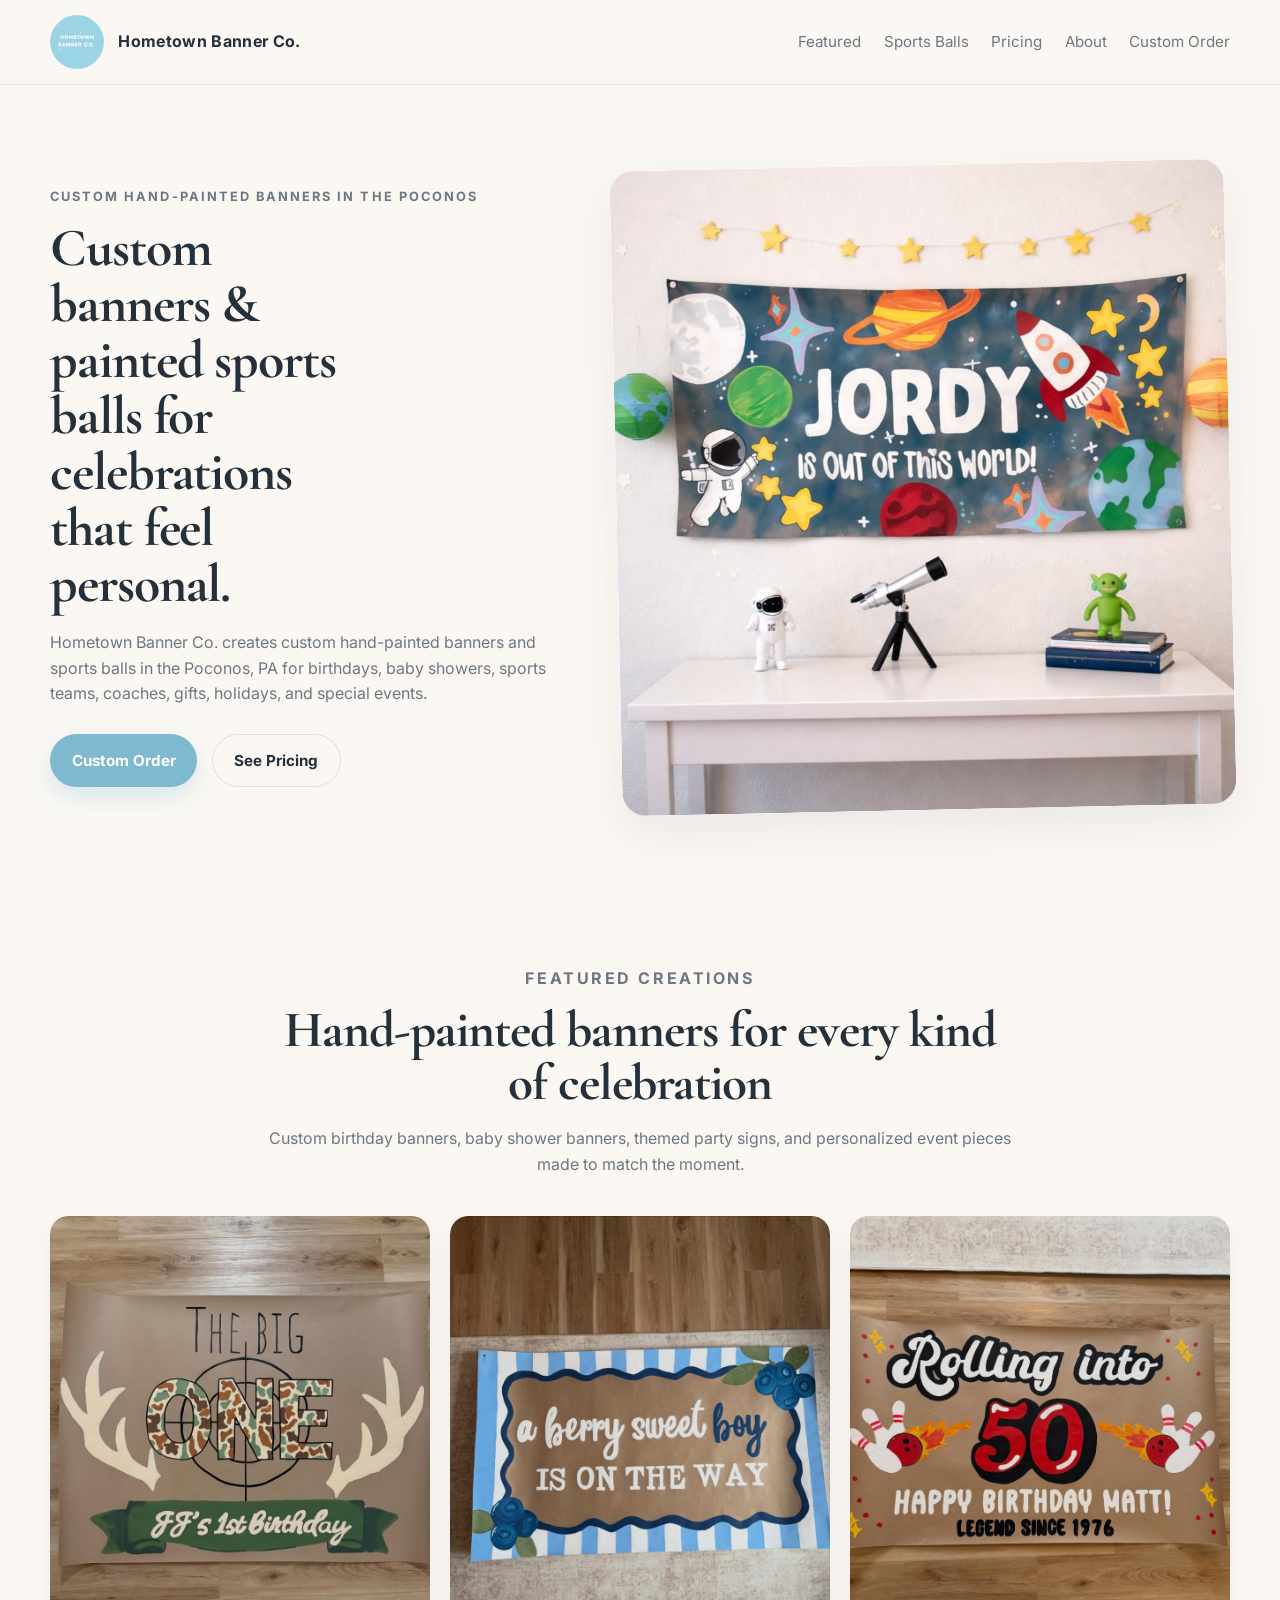
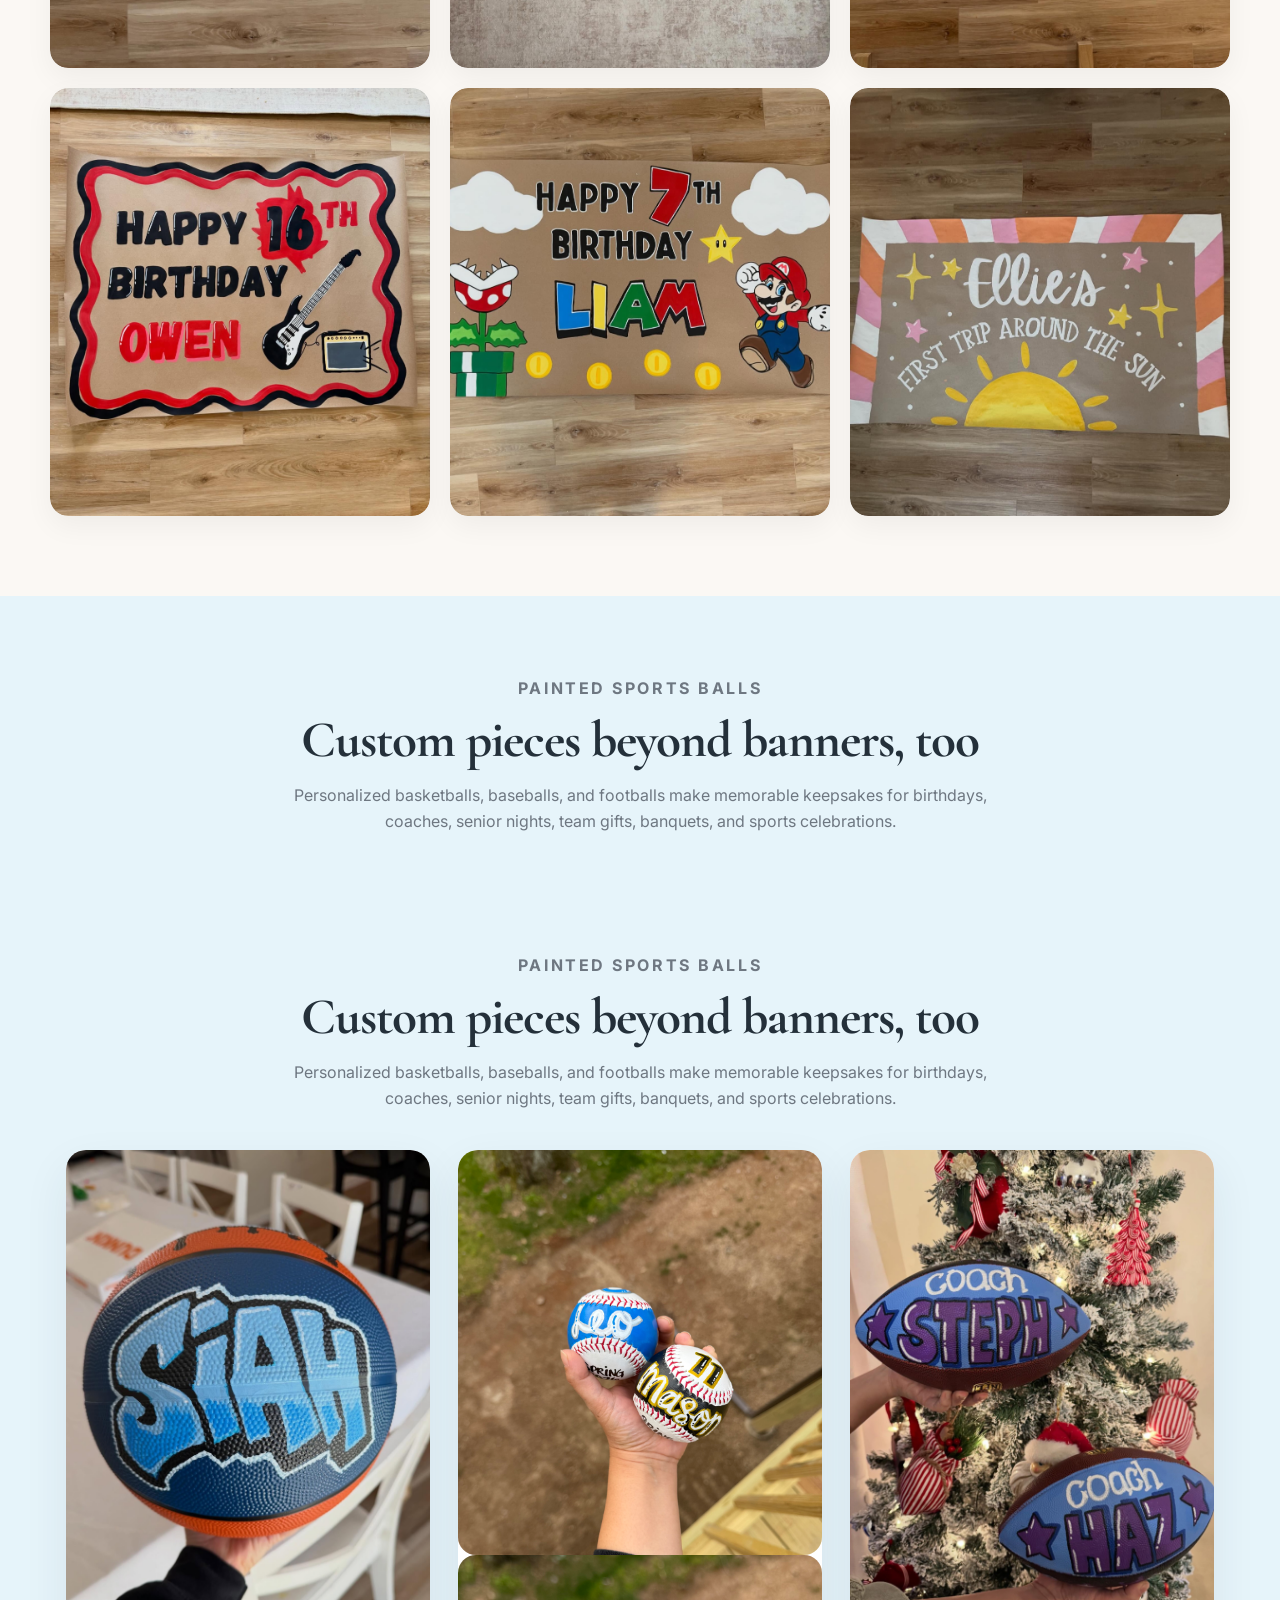
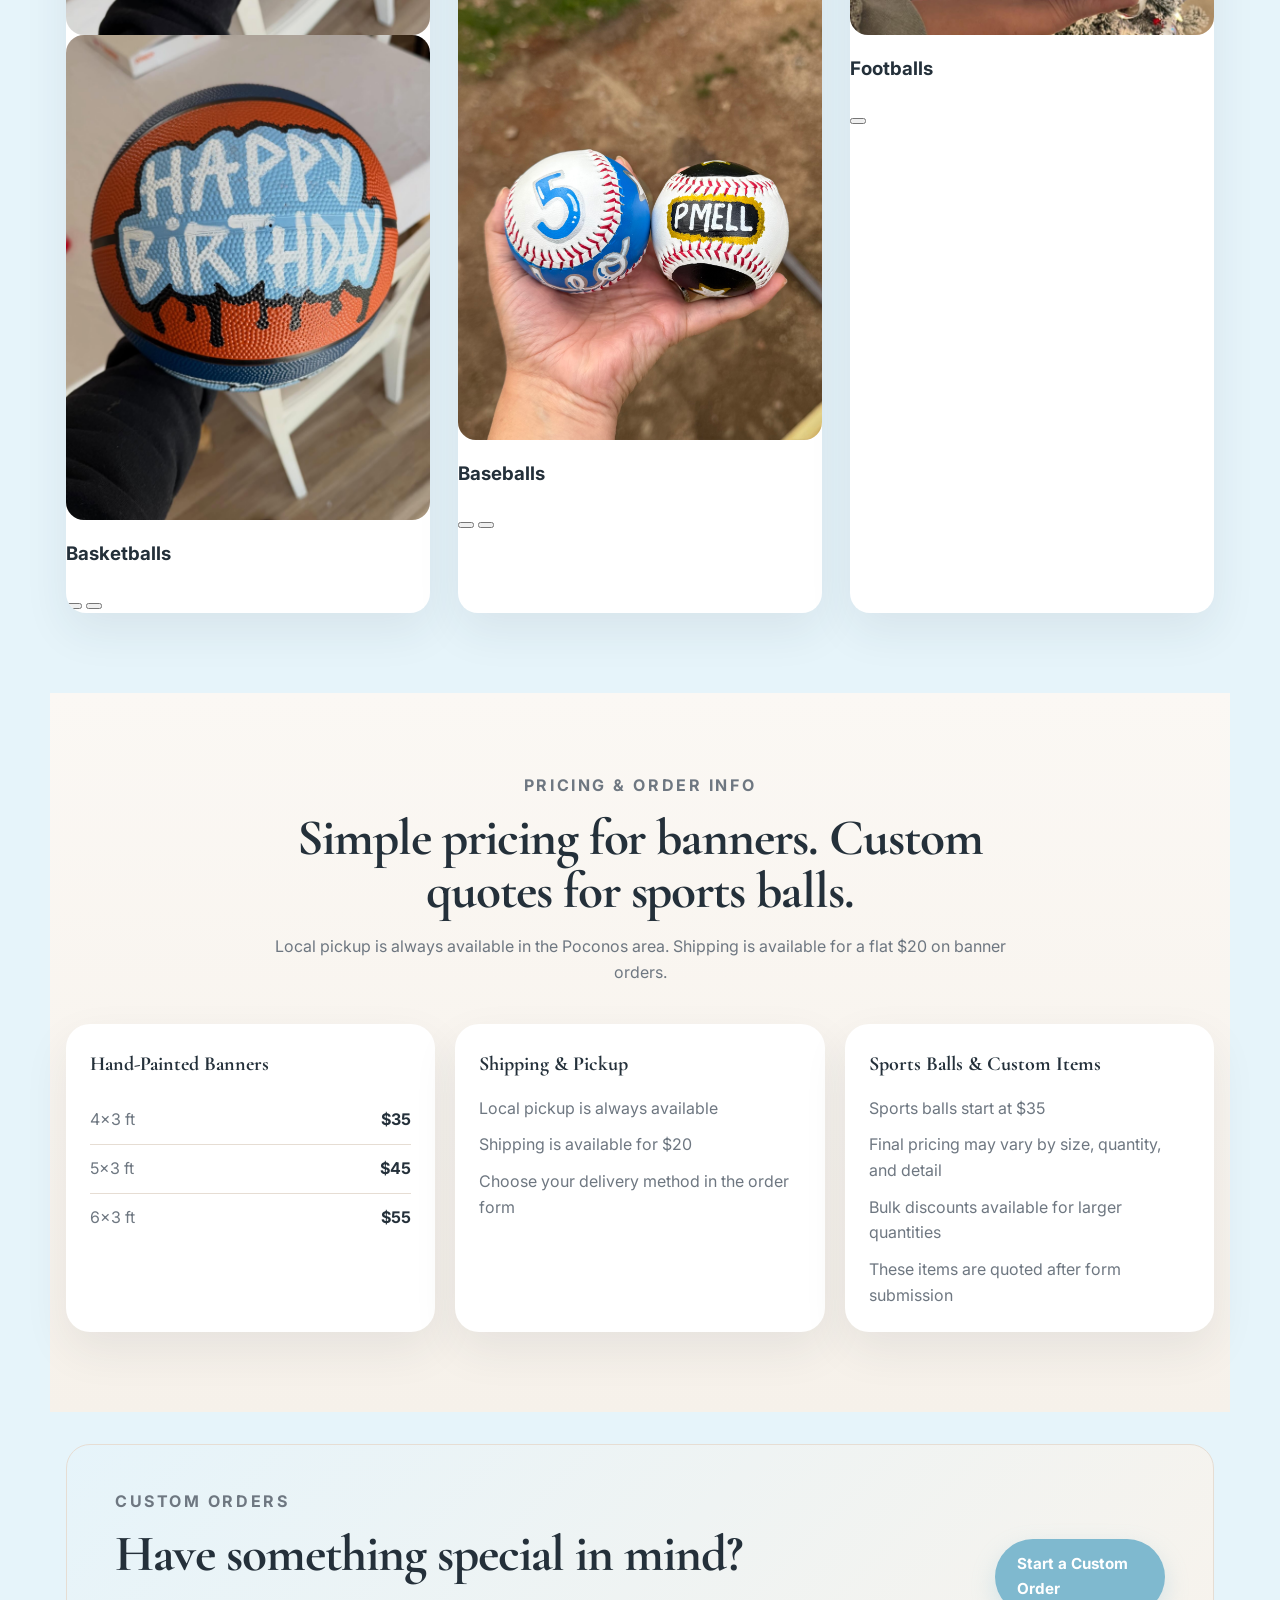
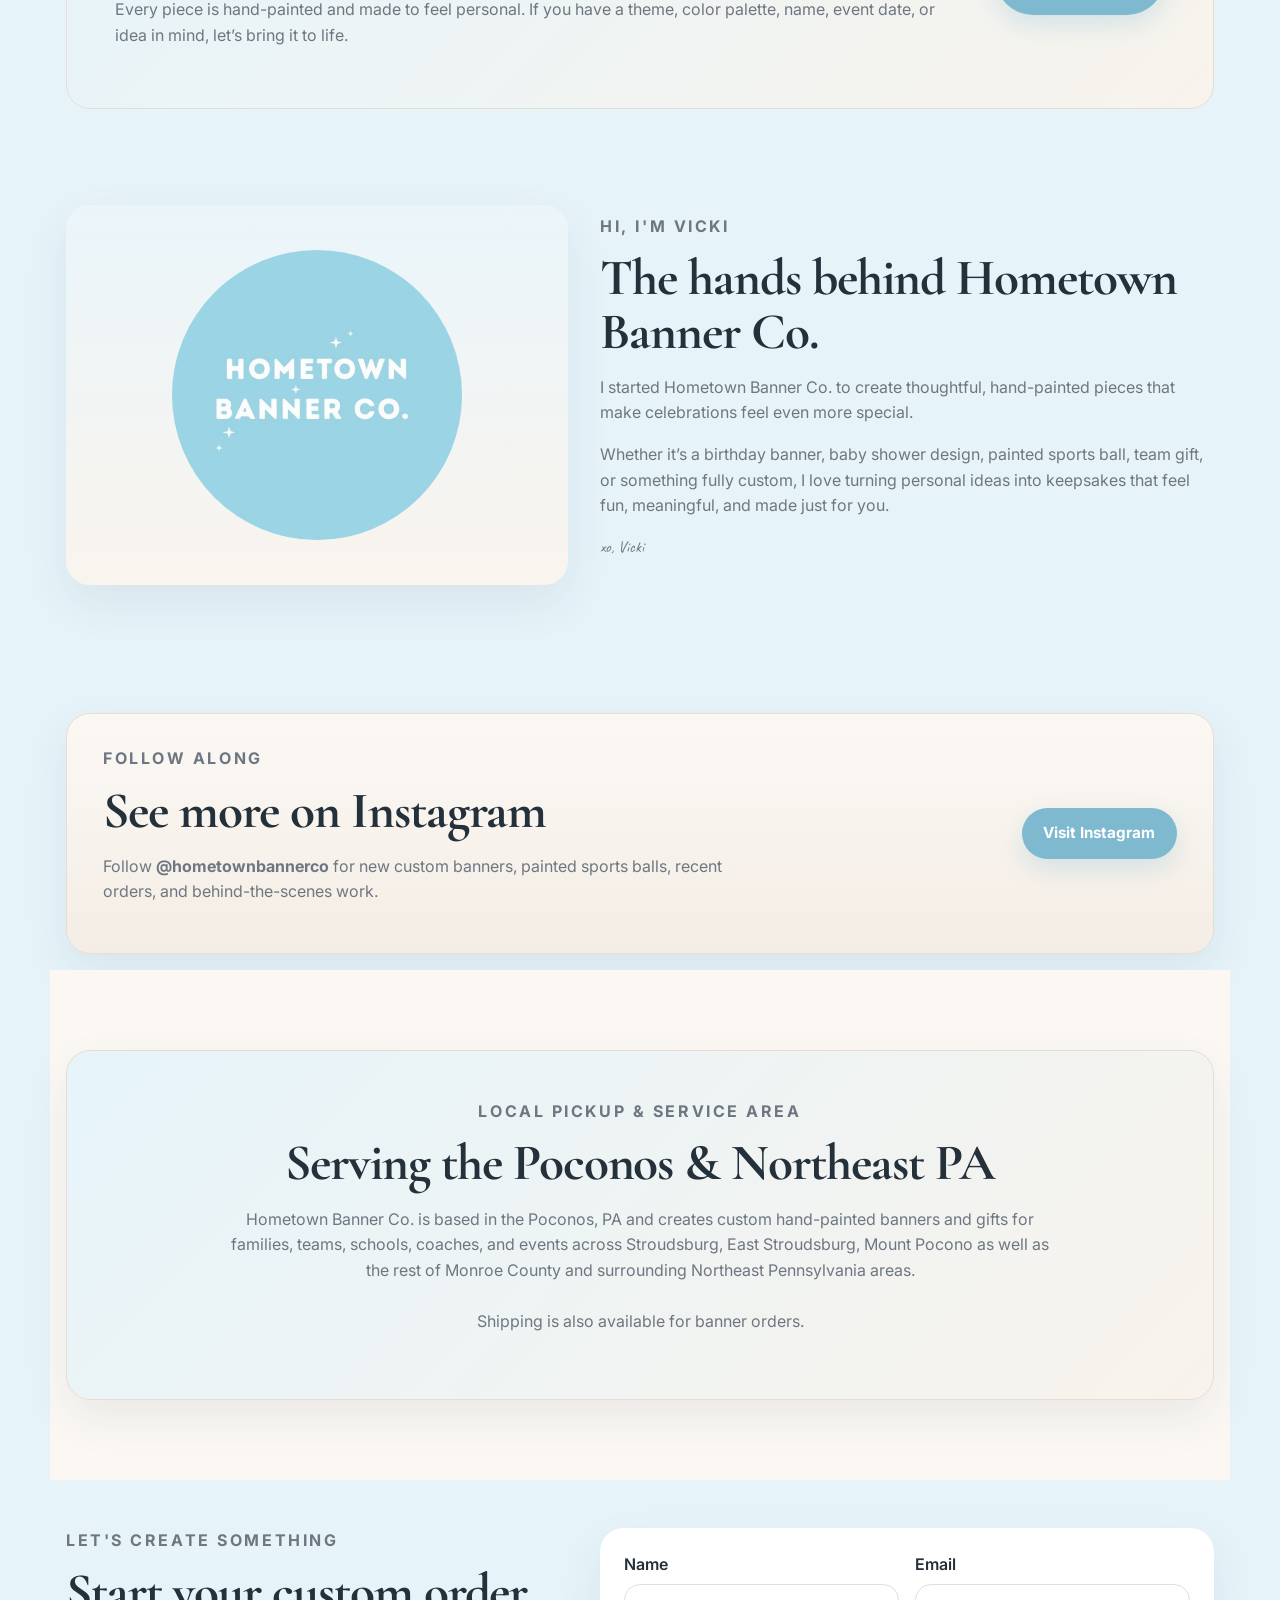
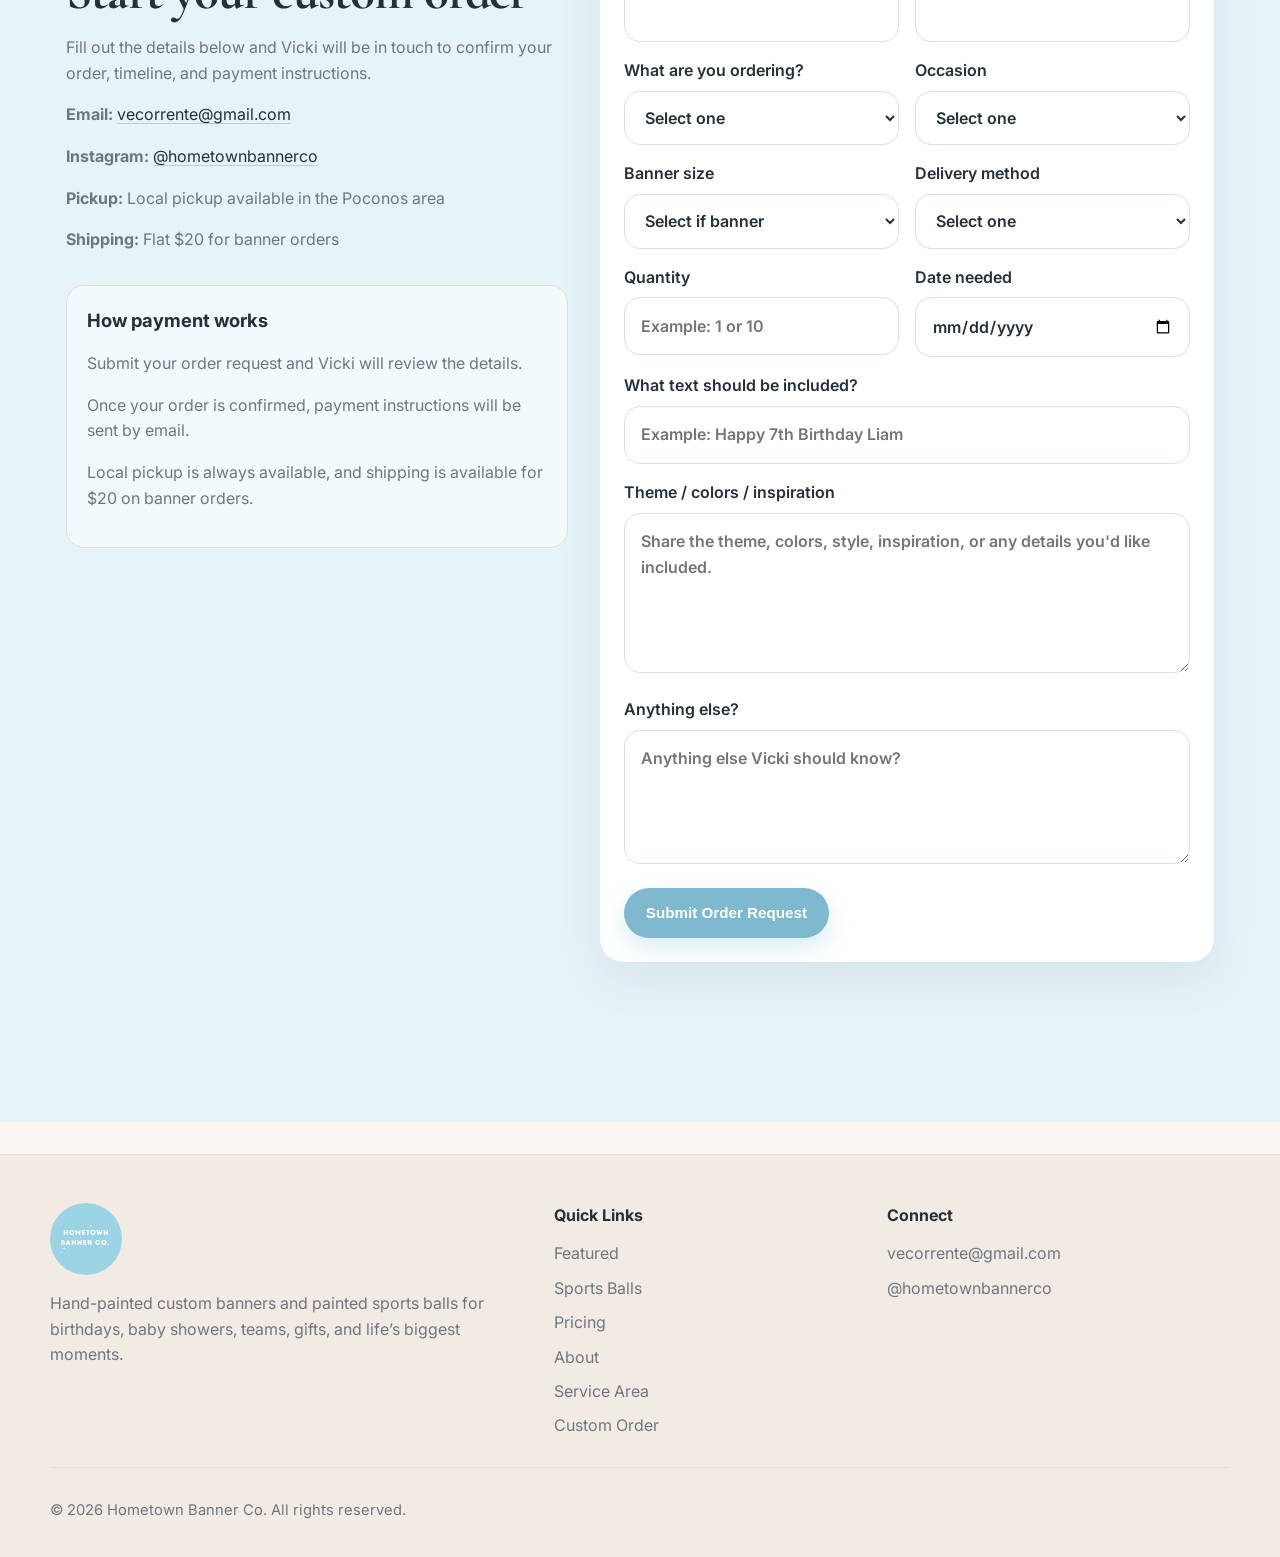
==== commit 4665290b: "Update index.html" ====
--- a/index.html
+++ b/index.html
@@ -155,28 +155,50 @@
       </p>
     </div>
 
-    <div class="sports-grid sports-stack-grid">
-      <article class="sports-card sports-stack-card">
-        <div class="stacked-images">
-          <img src="images/ball-happy-birthday.jpg" alt="Back side of custom painted birthday basketball" class="stack-img stack-img-back" />
-          <img src="images/ball-siah.jpg" alt="Front side of custom painted basketball with personalized name design" class="stack-img stack-img-front" />
+   <section class="section alt-section" id="sports">
+  <div class="container">
+    <div class="section-heading">
+      <p class="section-kicker">PAINTED SPORTS BALLS</p>
+      <h2>Custom pieces beyond banners, too</h2>
+      <p>
+        Personalized basketballs, baseballs, and footballs make memorable keepsakes for
+        birthdays, coaches, senior nights, team gifts, banquets, and sports celebrations.
+      </p>
+    </div>
+
+    <div class="sports-grid sports-slider-grid">
+      <article class="sports-card sports-slider-card">
+        <div class="sports-photo-frame">
+          <img src="images/ball-siah.jpg" alt="Custom painted basketball with personalized name design" class="sports-slide active" />
+          <img src="images/ball-happy-birthday.jpg" alt="Custom painted happy birthday basketball gift" class="sports-slide" />
         </div>
         <h3>Basketballs</h3>
+        <div class="sports-dots">
+          <button type="button" class="sports-dot active" aria-label="Show basketball photo 1"></button>
+          <button type="button" class="sports-dot" aria-label="Show basketball photo 2"></button>
+        </div>
       </article>
 
-      <article class="sports-card sports-stack-card">
-        <div class="stacked-images">
-          <img src="images/baseball-back.jpg" alt="Custom painted baseball with personalized design" class="stack-img stack-img-back" />
-          <img src="images/baseball-front.jpg" alt="Custom painted baseball gift for sports celebration" class="stack-img stack-img-front" />
+      <article class="sports-card sports-slider-card">
+        <div class="sports-photo-frame">
+          <img src="images/baseball-front.jpg" alt="Custom painted baseball gift for sports celebration" class="sports-slide active" />
+          <img src="images/baseball-back.jpg" alt="Custom painted baseball with personalized design" class="sports-slide" />
         </div>
         <h3>Baseballs</h3>
+        <div class="sports-dots">
+          <button type="button" class="sports-dot active" aria-label="Show baseball photo 1"></button>
+          <button type="button" class="sports-dot" aria-label="Show baseball photo 2"></button>
+        </div>
       </article>
 
-      <article class="sports-card sports-stack-card">
-        <div class="single-sports-image">
-          <img src="images/football-coach.jpg" alt="Custom painted footballs for coaches and team gifts" />
+      <article class="sports-card sports-slider-card">
+        <div class="sports-photo-frame football-frame">
+          <img src="images/football-coach.jpg" alt="Custom painted footballs for coaches and team gifts" class="sports-slide active" />
         </div>
         <h3>Footballs</h3>
+        <div class="sports-dots">
+          <button type="button" class="sports-dot active" aria-label="Show football photo 1"></button>
+        </div>
       </article>
     </div>
   </div>
@@ -492,5 +514,25 @@
       <p>© 2026 Hometown Banner Co. All rights reserved.</p>
     </div>
   </footer>
+
+    <script>
+  document.querySelectorAll(".sports-slider-card").forEach((card) => {
+    const slides = card.querySelectorAll(".sports-slide");
+    const dots = card.querySelectorAll(".sports-dot");
+
+    dots.forEach((dot, index) => {
+      dot.addEventListener("click", () => {
+        slides.forEach((slide) => slide.classList.remove("active"));
+        dots.forEach((button) => button.classList.remove("active"));
+
+        if (slides[index]) {
+          slides[index].classList.add("active");
+          dot.classList.add("active");
+        }
+      });
+    });
+  });
+</script>
+    
 </body>
 </html>
--- a/style.css
+++ b/style.css
@@ -727,3 +727,77 @@
   margin-bottom: 0;
   max-width: 820px;
 }
+
+/* =========================
+   SPORTS BALL STACKED CARDS
+========================= */
+
+.sports-stack-grid {
+  align-items: stretch;
+}
+
+.sports-stack-card {
+  min-height: 390px;
+  padding: 1rem;
+  display: flex;
+  flex-direction: column;
+  justify-content: space-between;
+}
+
+.stacked-images {
+  position: relative;
+  min-height: 310px;
+}
+
+.stack-img,
+.single-sports-image img {
+  border-radius: 18px;
+  box-shadow: 0 14px 34px rgba(36, 48, 58, 0.12);
+  object-fit: cover;
+}
+
+.stack-img {
+  position: absolute;
+  width: 78%;
+  height: 78%;
+}
+
+.stack-img-back {
+  top: 0;
+  right: 0;
+  z-index: 1;
+  opacity: 0.94;
+}
+
+.stack-img-front {
+  left: 0;
+  bottom: 0;
+  z-index: 2;
+}
+
+.single-sports-image img {
+  width: 100%;
+  height: 310px;
+}
+
+.sports-stack-card h3 {
+  margin: 1rem 0 0;
+  font-family: "Cormorant Garamond", serif;
+  font-size: 1.6rem;
+  text-align: center;
+  color: var(--text);
+}
+
+@media (max-width: 768px) {
+  .sports-stack-card {
+    min-height: auto;
+  }
+
+  .stacked-images {
+    min-height: 280px;
+  }
+
+  .single-sports-image img {
+    height: 280px;
+  }
+}
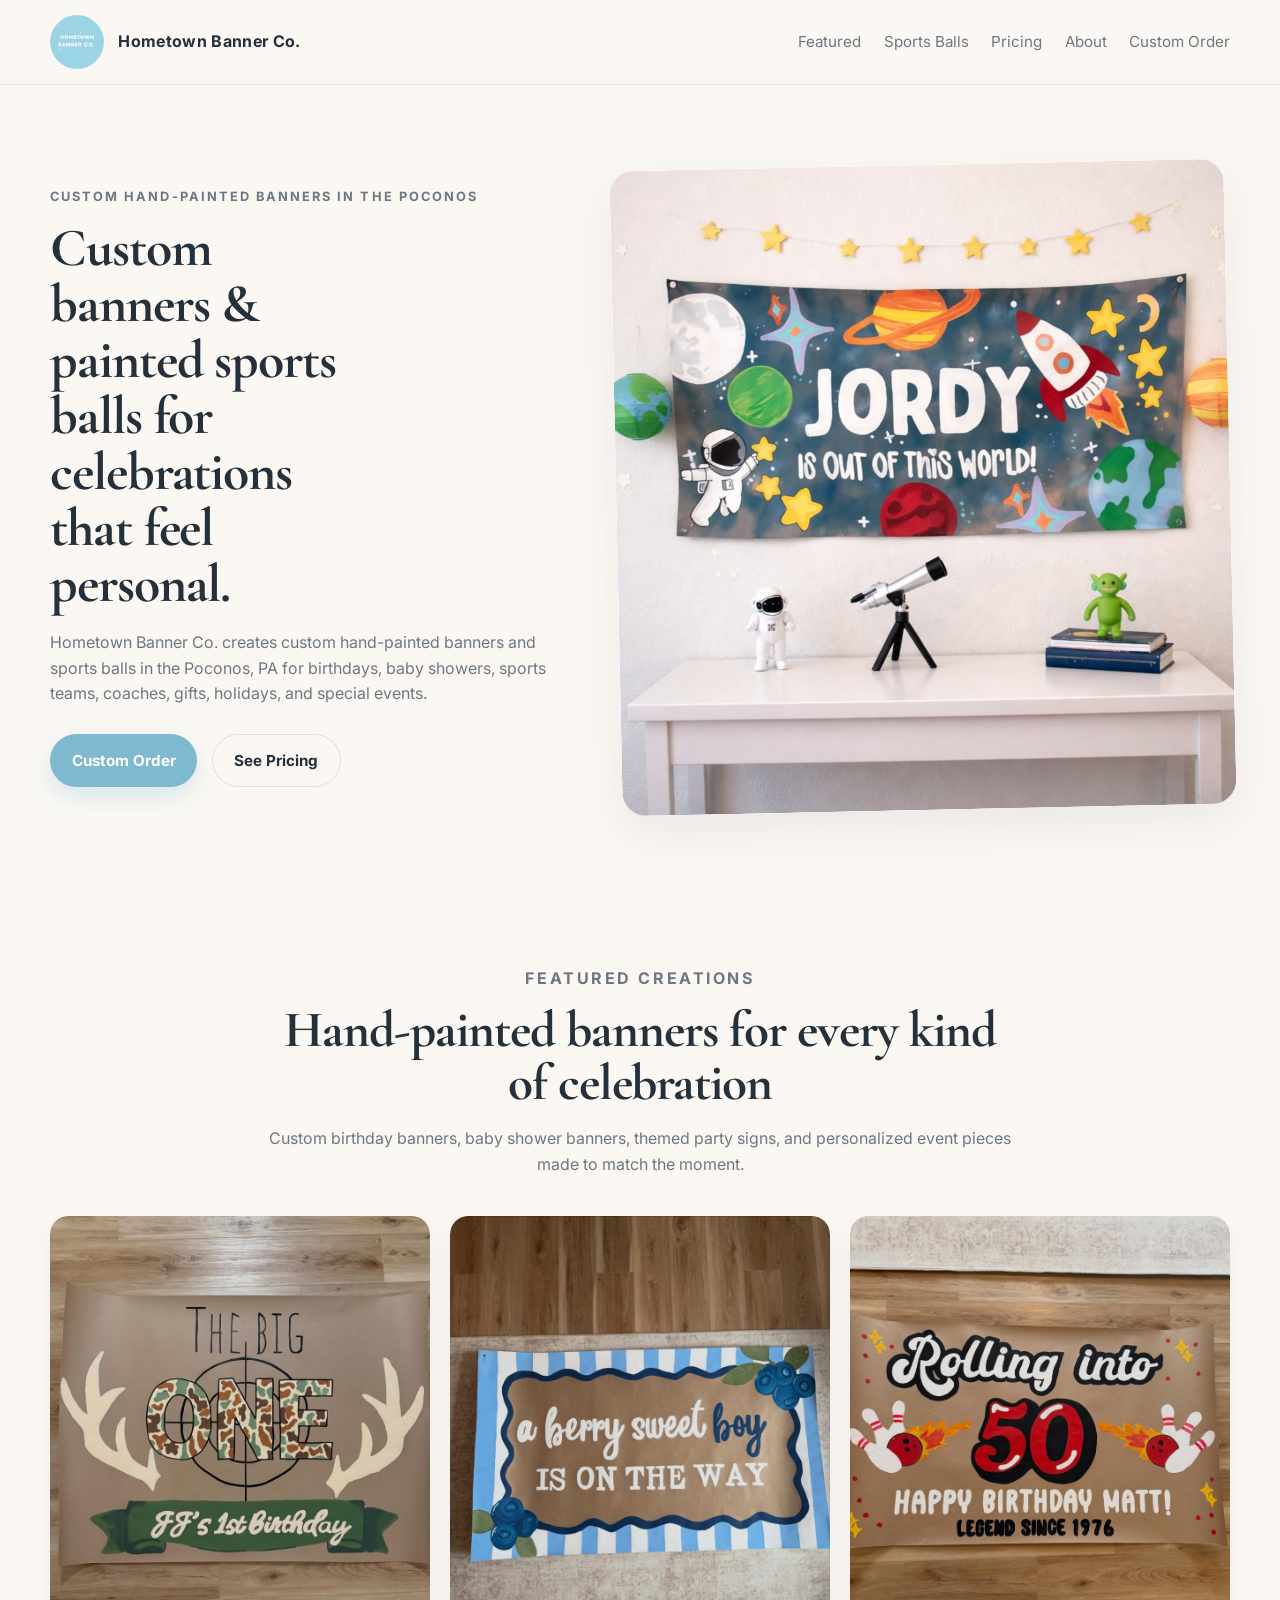
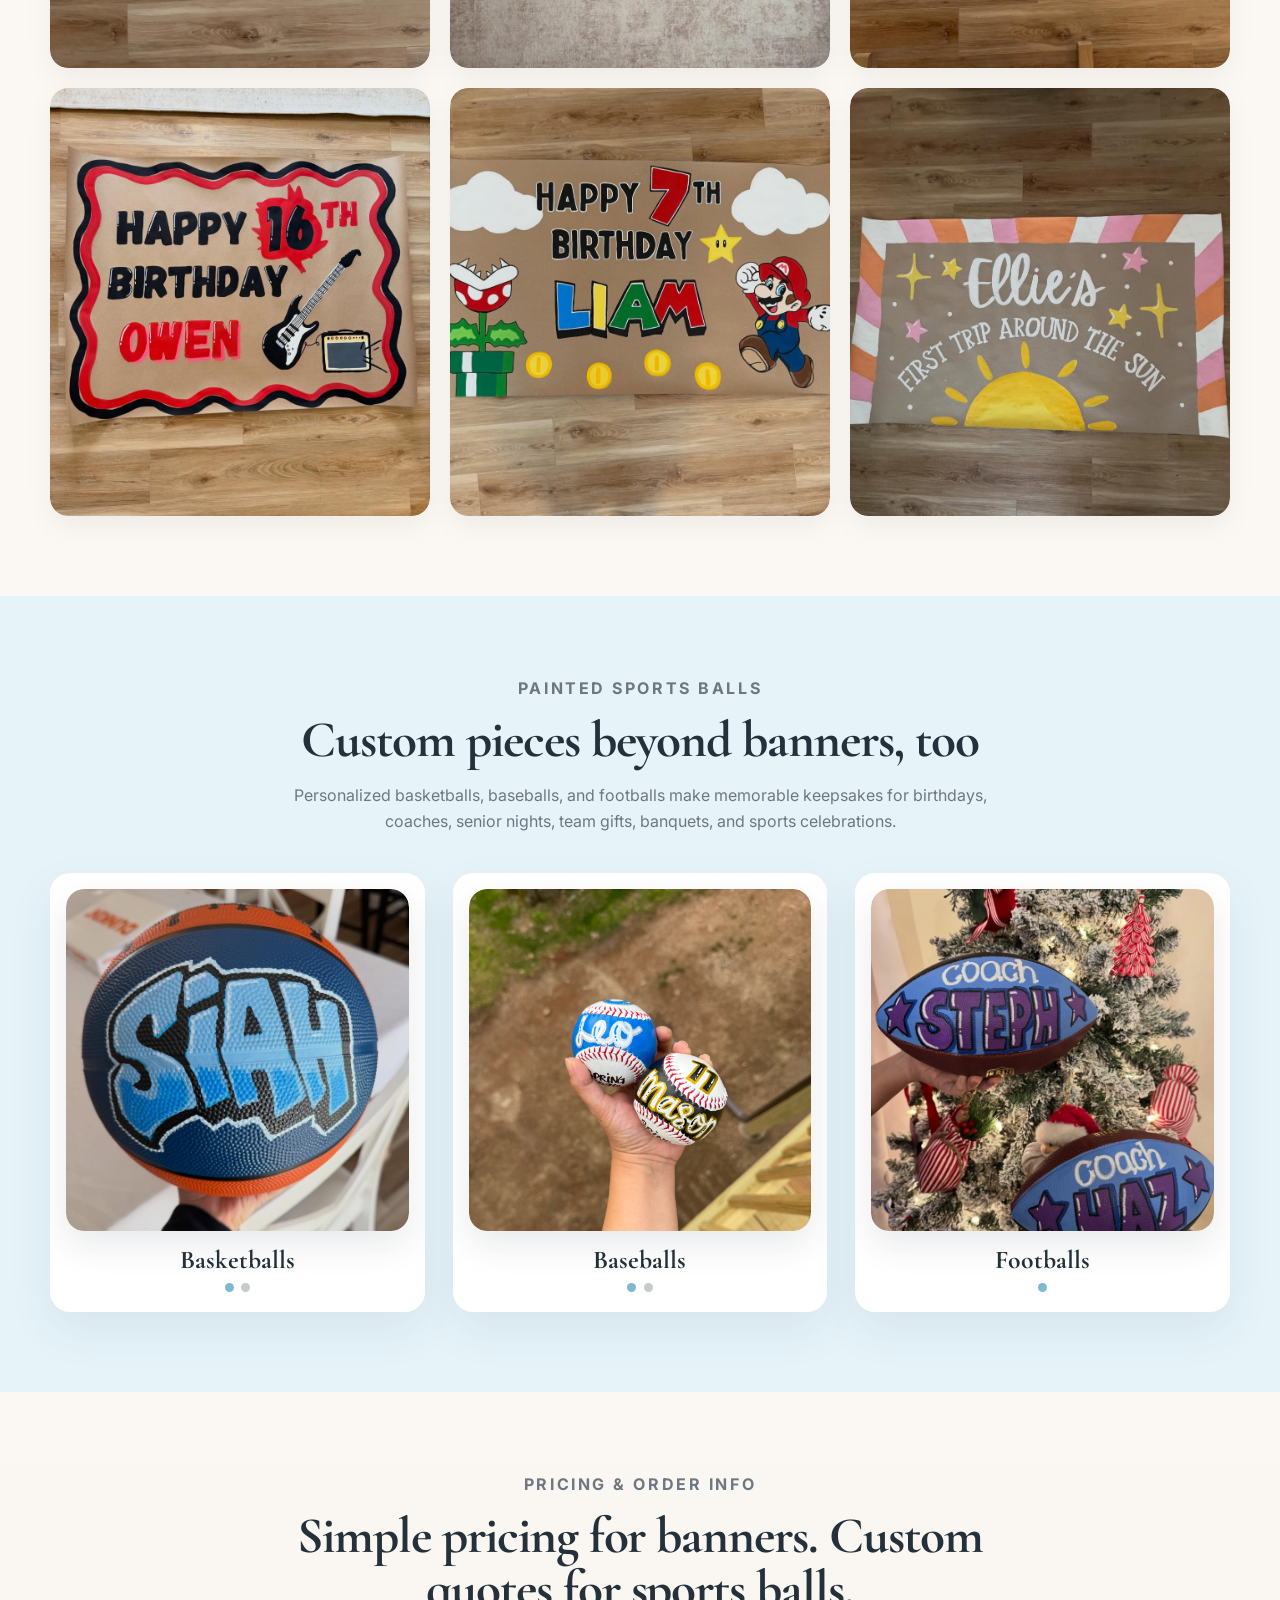
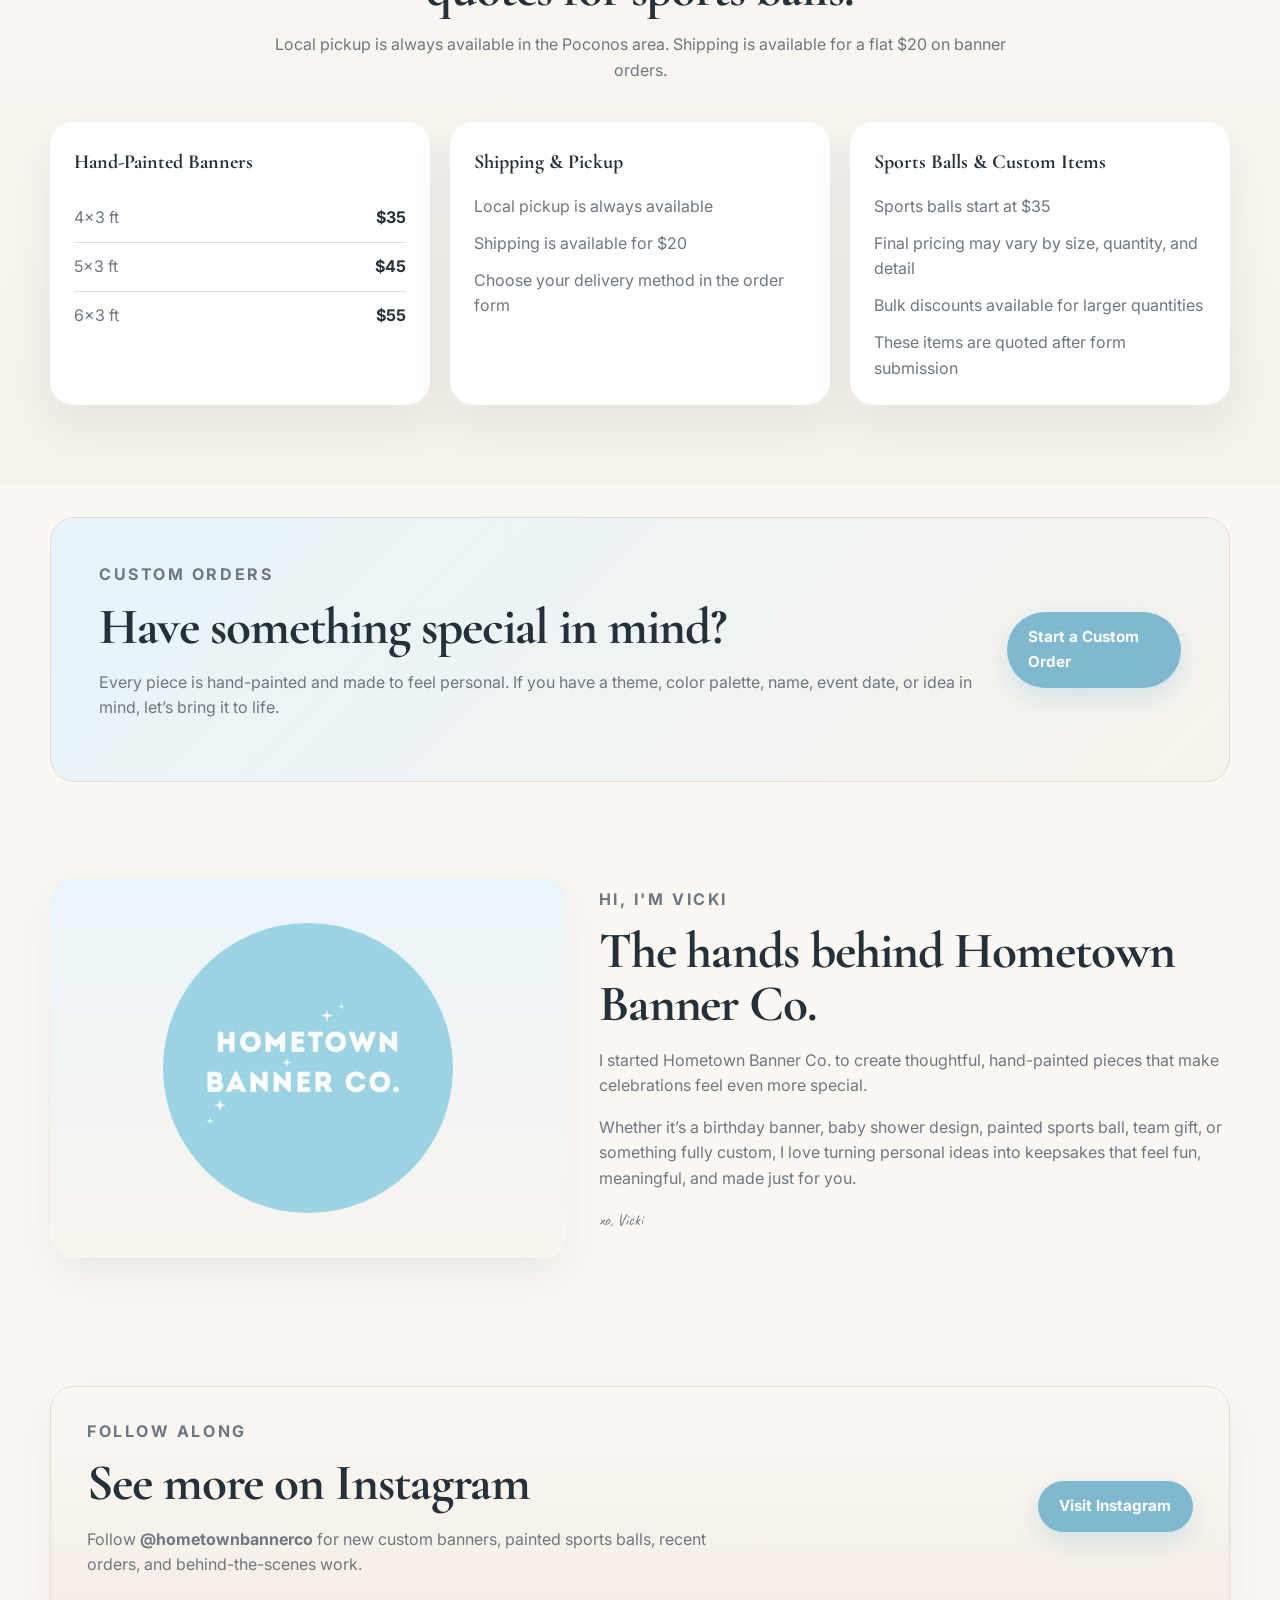
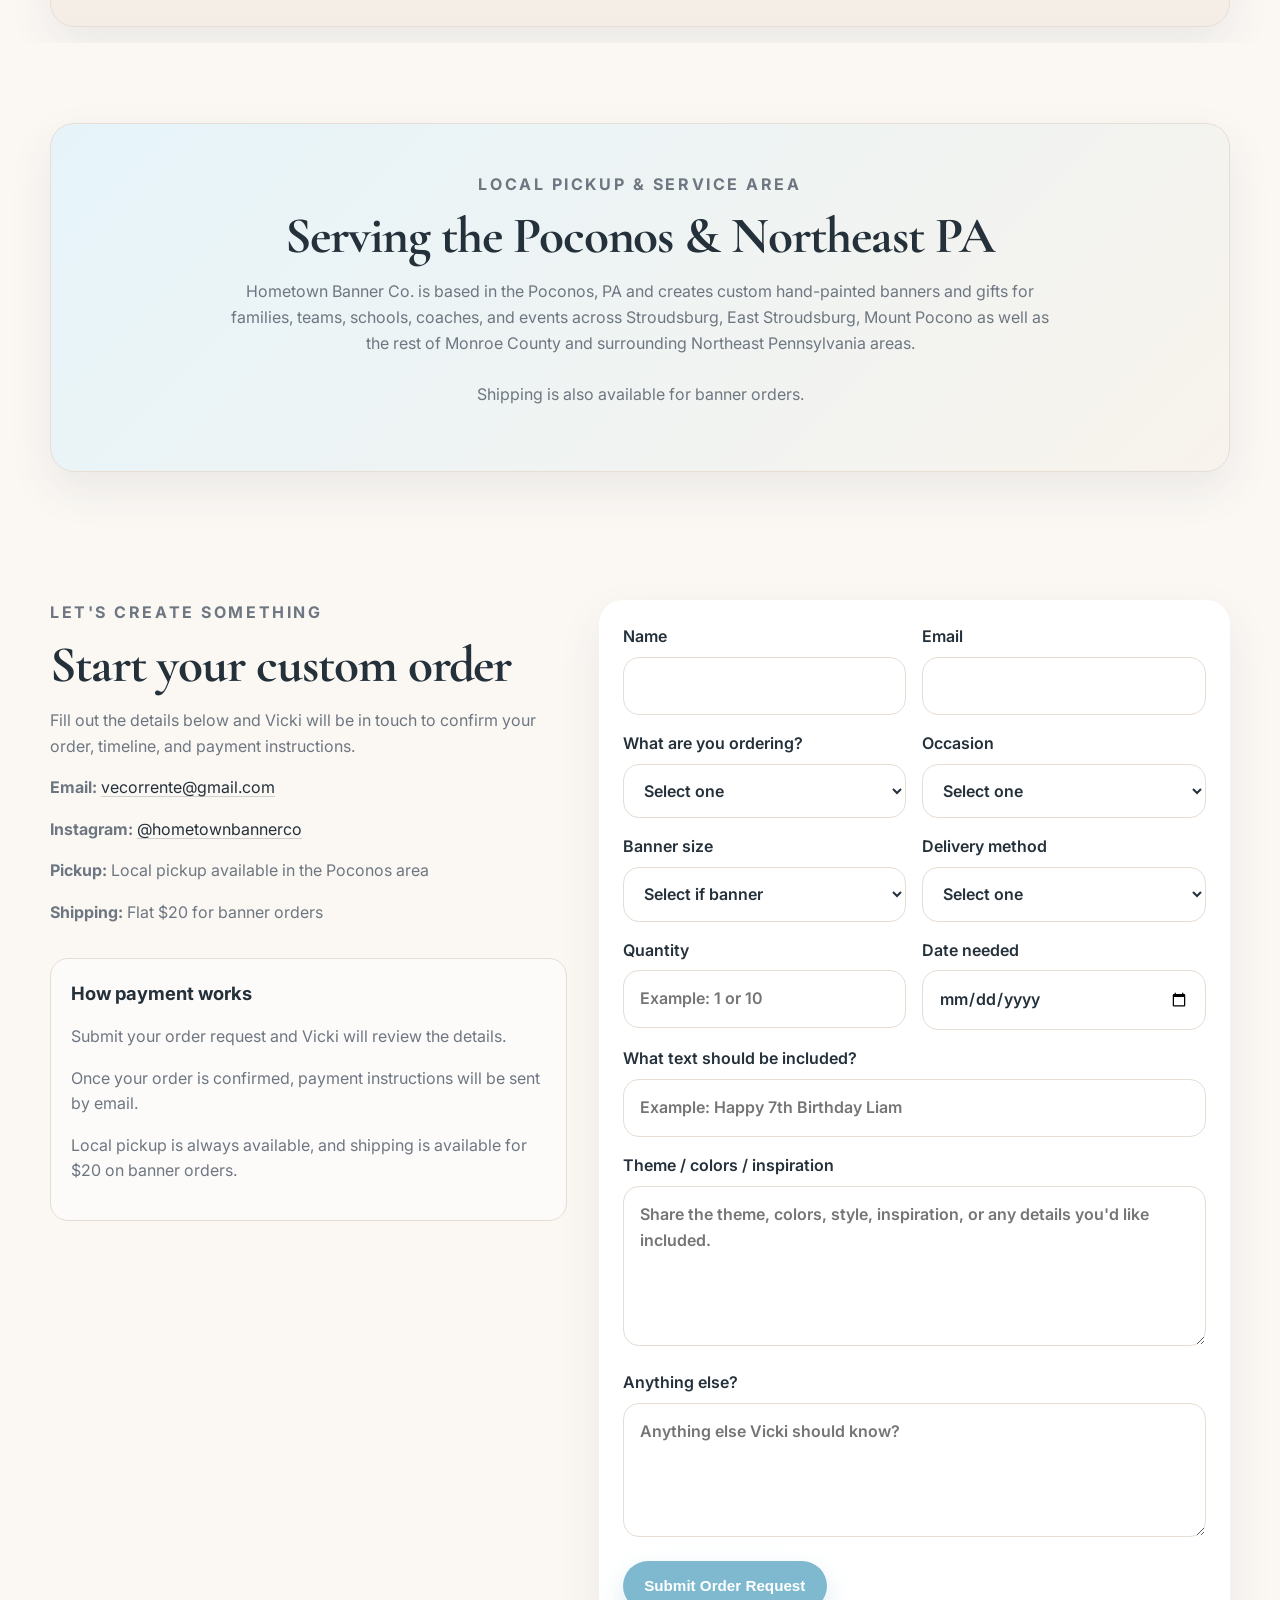
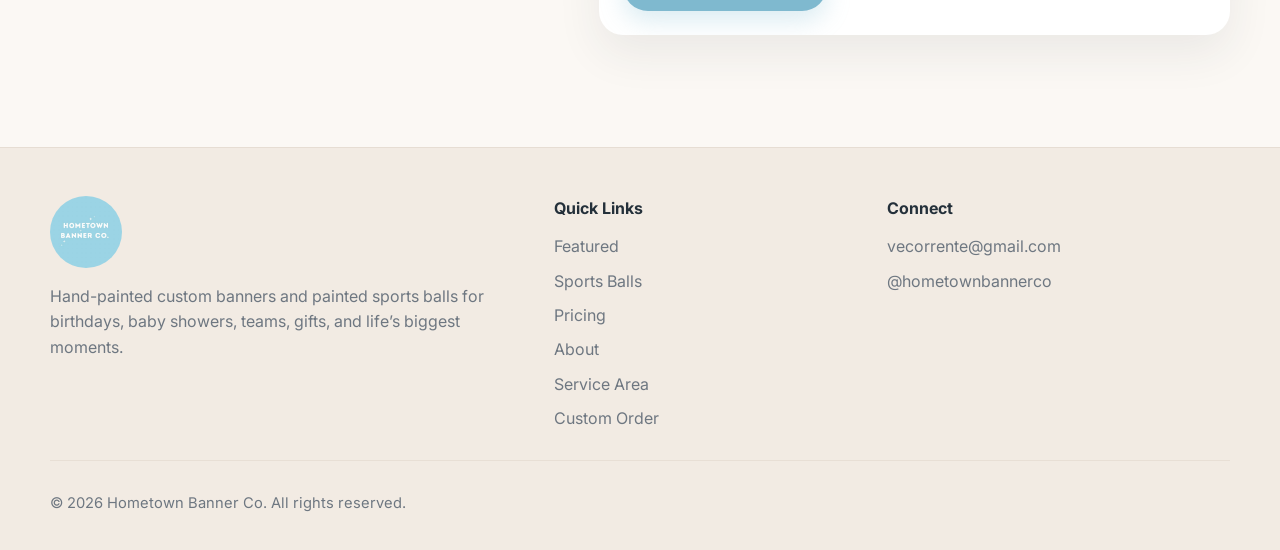
==== commit 43c8a682: "Update index.html" ====
--- a/index.html
+++ b/index.html
@@ -143,18 +143,7 @@
         </div>
       </div>
     </section>
-
-    <section class="section alt-section" id="sports">
-  <div class="container">
-    <div class="section-heading">
-      <p class="section-kicker">PAINTED SPORTS BALLS</p>
-      <h2>Custom pieces beyond banners, too</h2>
-      <p>
-        Personalized basketballs, baseballs, and footballs make memorable keepsakes for
-        birthdays, coaches, senior nights, team gifts, banquets, and sports celebrations.
-      </p>
-    </div>
-
+    
    <section class="section alt-section" id="sports">
   <div class="container">
     <div class="section-heading">
--- a/style.css
+++ b/style.css
@@ -801,3 +801,85 @@
     height: 280px;
   }
 }
+
+/* =========================
+   SPORTS PHOTO SWITCHER
+========================= */
+
+.sports-slider-grid {
+  align-items: stretch;
+}
+
+.sports-slider-card {
+  padding: 1rem 1rem 1.25rem;
+  min-height: auto;
+}
+
+.sports-photo-frame {
+  position: relative;
+  width: 100%;
+  aspect-ratio: 1 / 1;
+  overflow: hidden;
+  border-radius: 18px;
+  background: #fff;
+  box-shadow: 0 14px 34px rgba(36, 48, 58, 0.1);
+}
+
+.sports-slide {
+  position: absolute;
+  inset: 0;
+  width: 100%;
+  height: 100%;
+  object-fit: cover;
+  opacity: 0;
+  transform: scale(1.02);
+  transition: opacity 0.25s ease, transform 0.25s ease;
+}
+
+.sports-slide.active {
+  opacity: 1;
+  transform: scale(1);
+}
+
+.football-frame .sports-slide {
+  object-position: center 35%;
+}
+
+.sports-slider-card h3 {
+  margin: 1rem 0 0.6rem;
+  font-family: "Cormorant Garamond", serif;
+  font-size: 1.6rem;
+  line-height: 1;
+  text-align: center;
+  color: var(--text);
+}
+
+.sports-dots {
+  display: flex;
+  justify-content: center;
+  gap: 0.45rem;
+}
+
+.sports-dot {
+  width: 9px;
+  height: 9px;
+  padding: 0;
+  border: 0;
+  border-radius: 999px;
+  background: rgba(36, 48, 58, 0.25);
+  cursor: pointer;
+}
+
+.sports-dot.active {
+  background: var(--blue-deep);
+}
+
+@media (max-width: 768px) {
+  .sports-slider-card {
+    padding: 0.9rem;
+  }
+
+  .sports-photo-frame {
+    aspect-ratio: 4 / 3.6;
+  }
+}
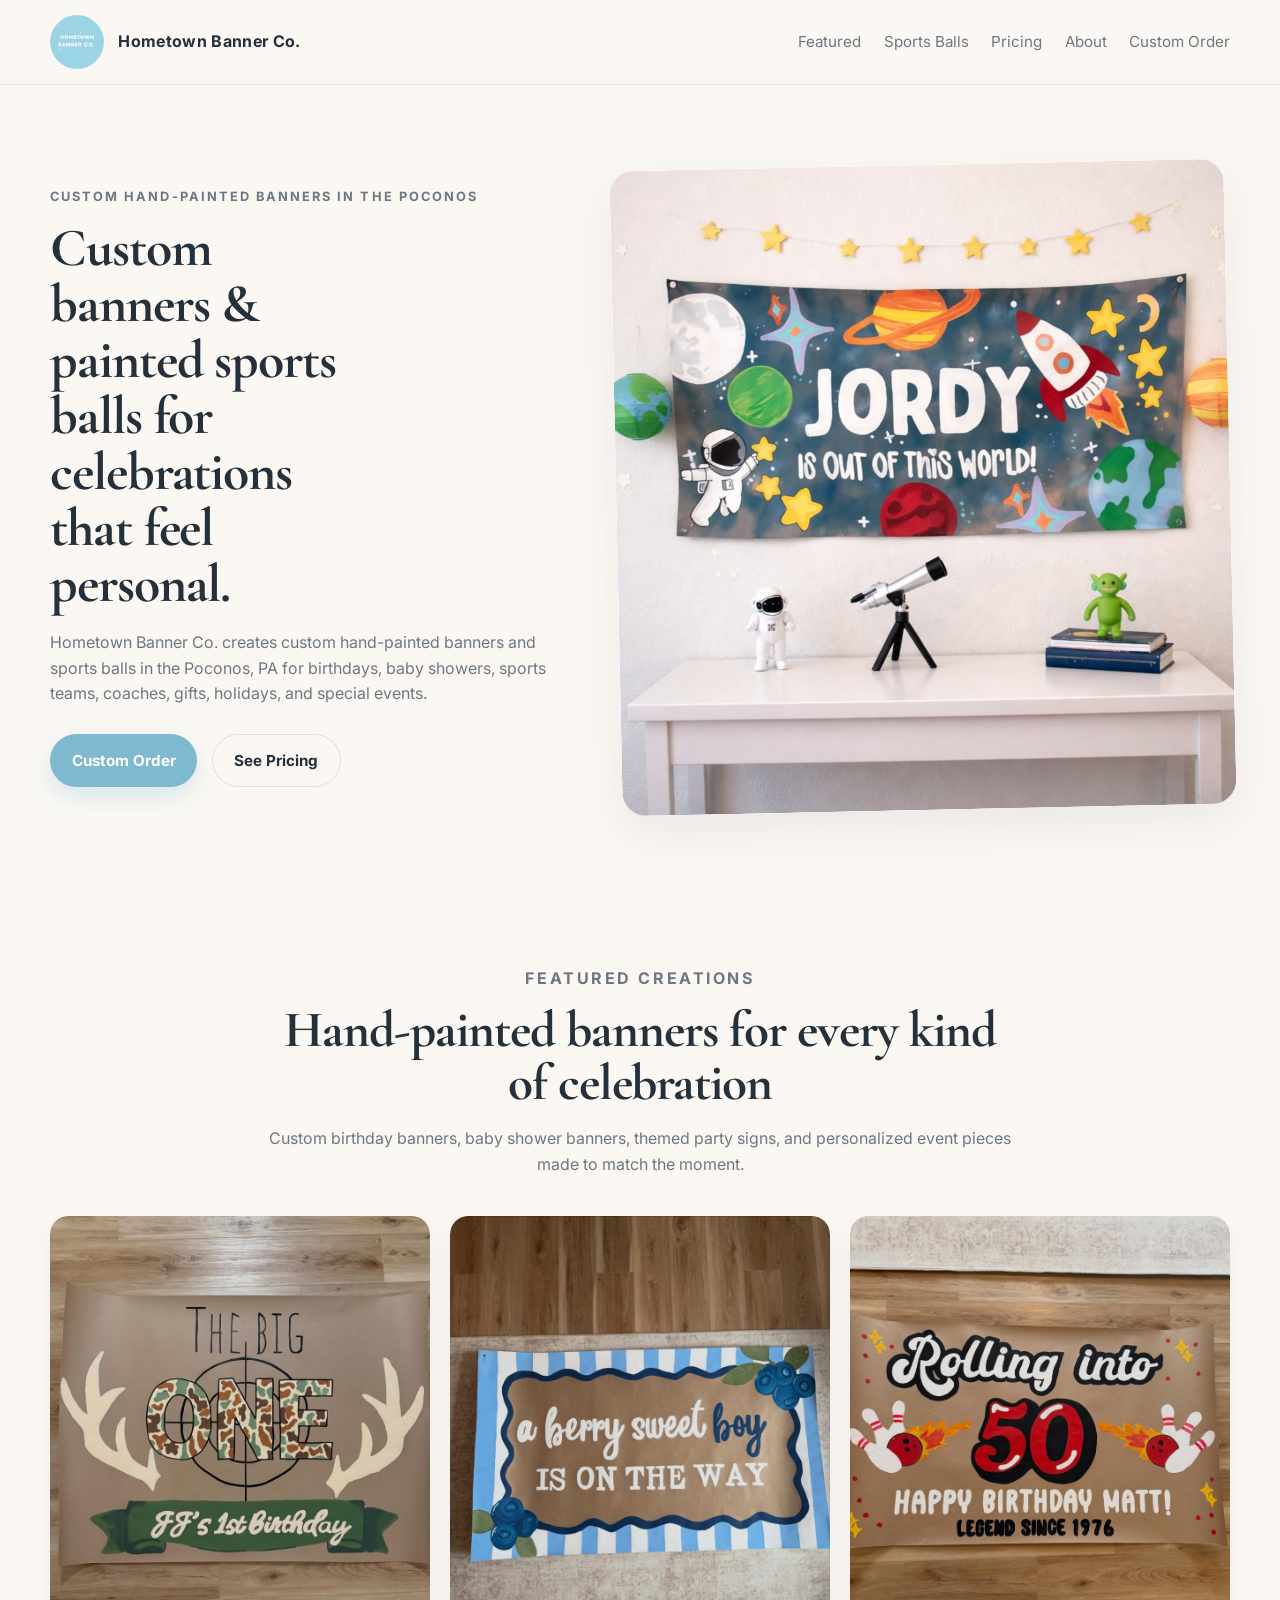
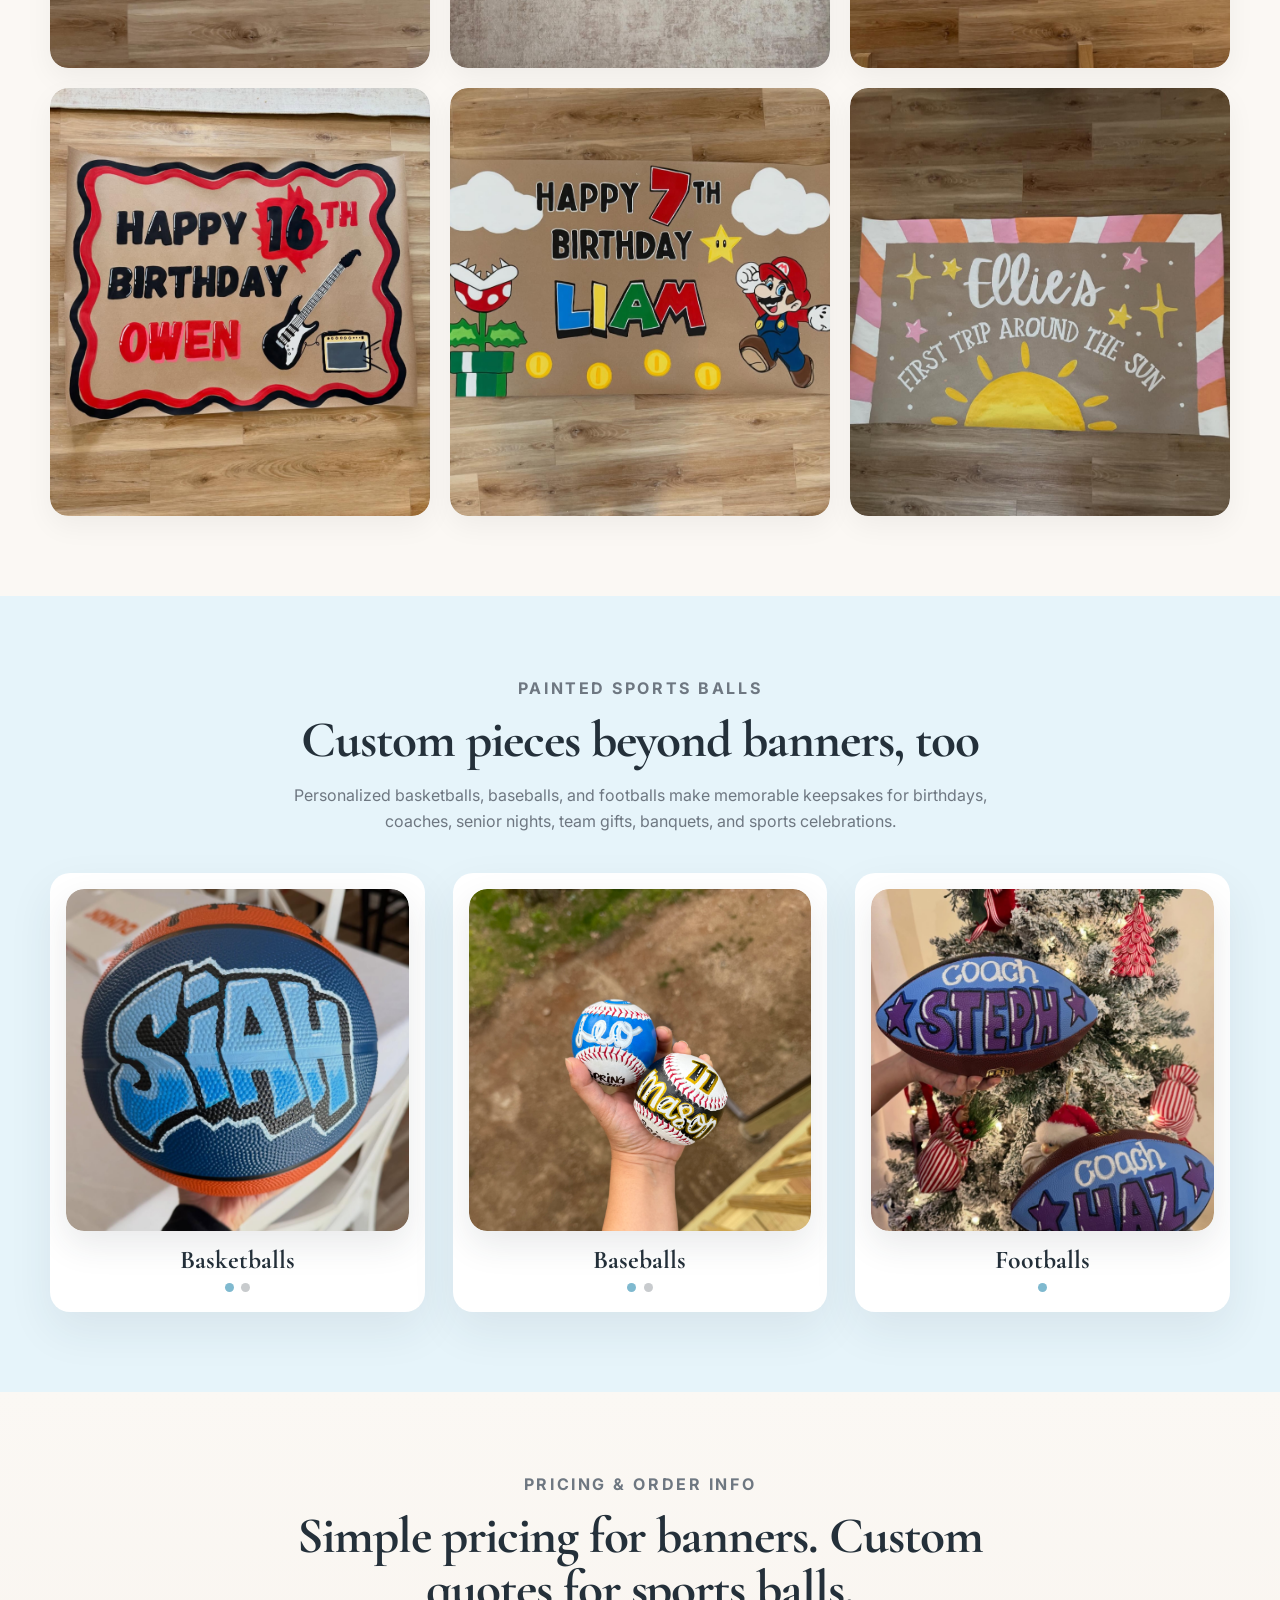
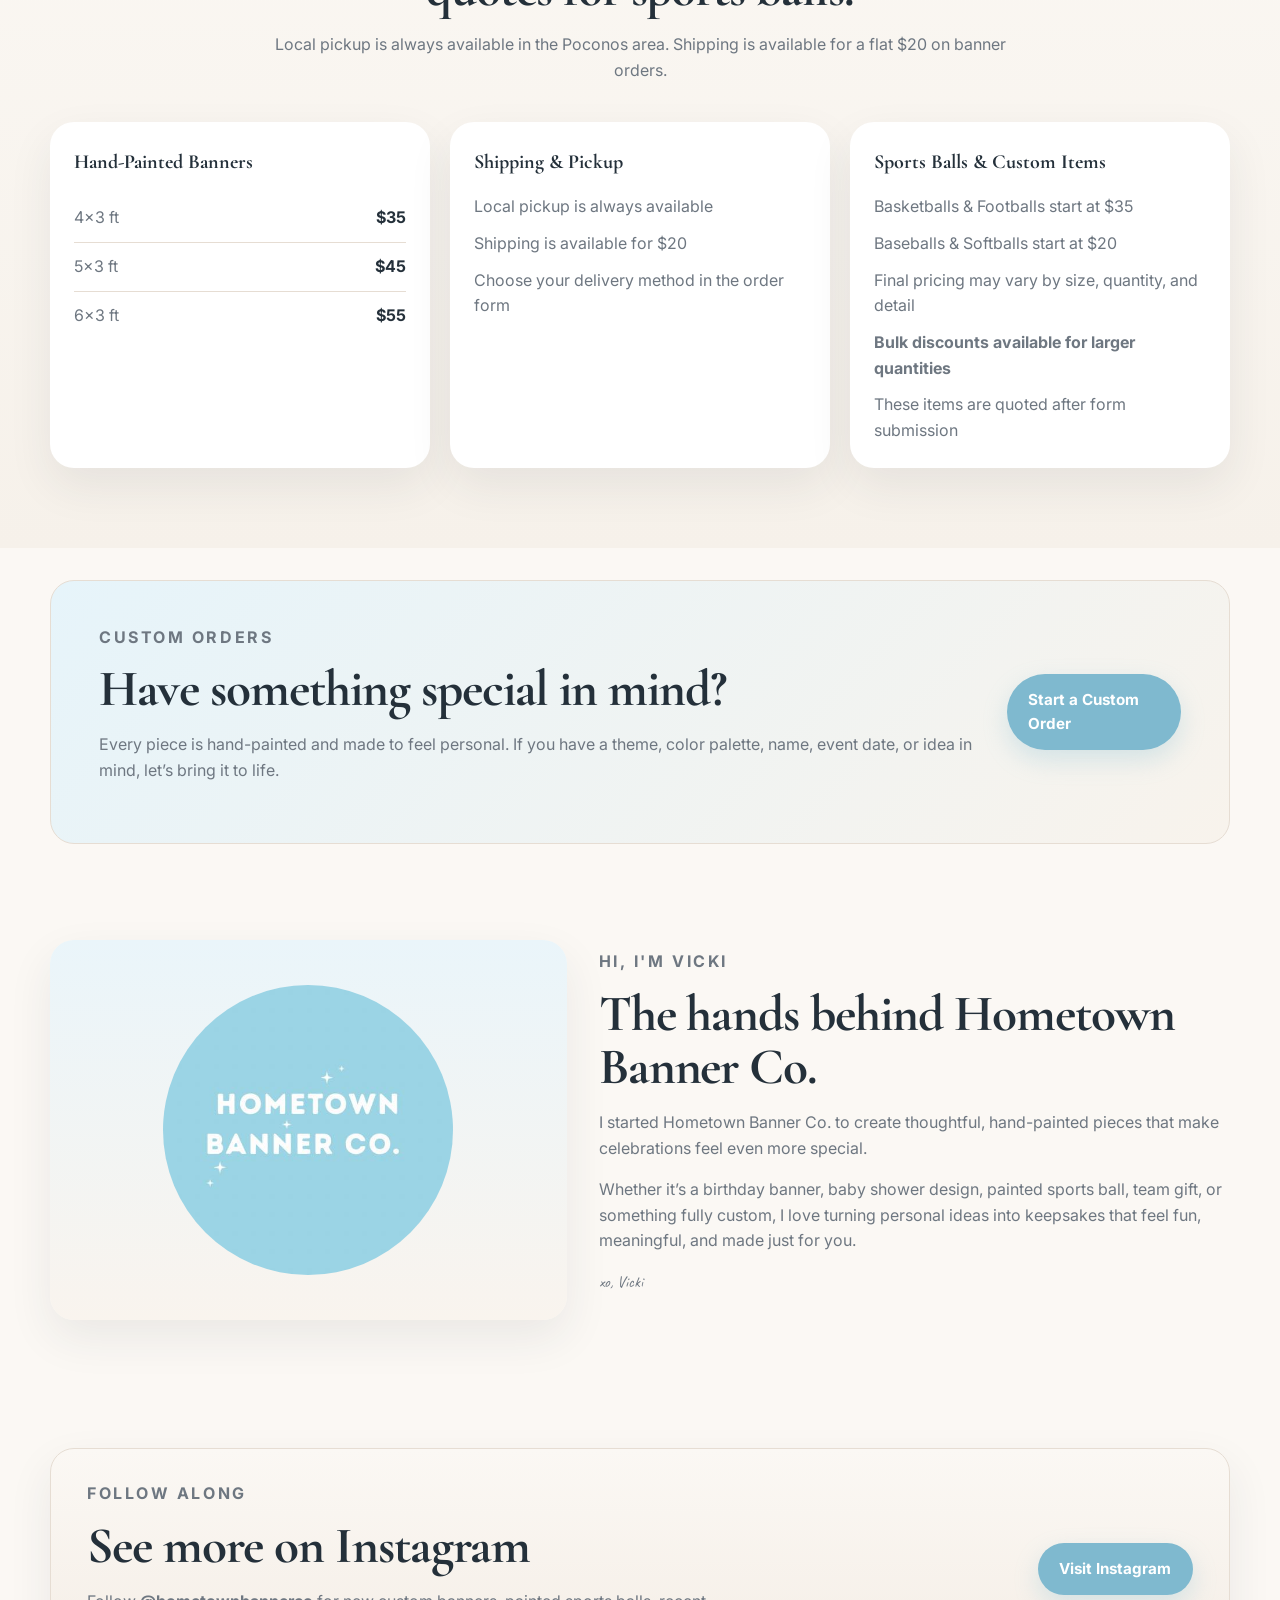
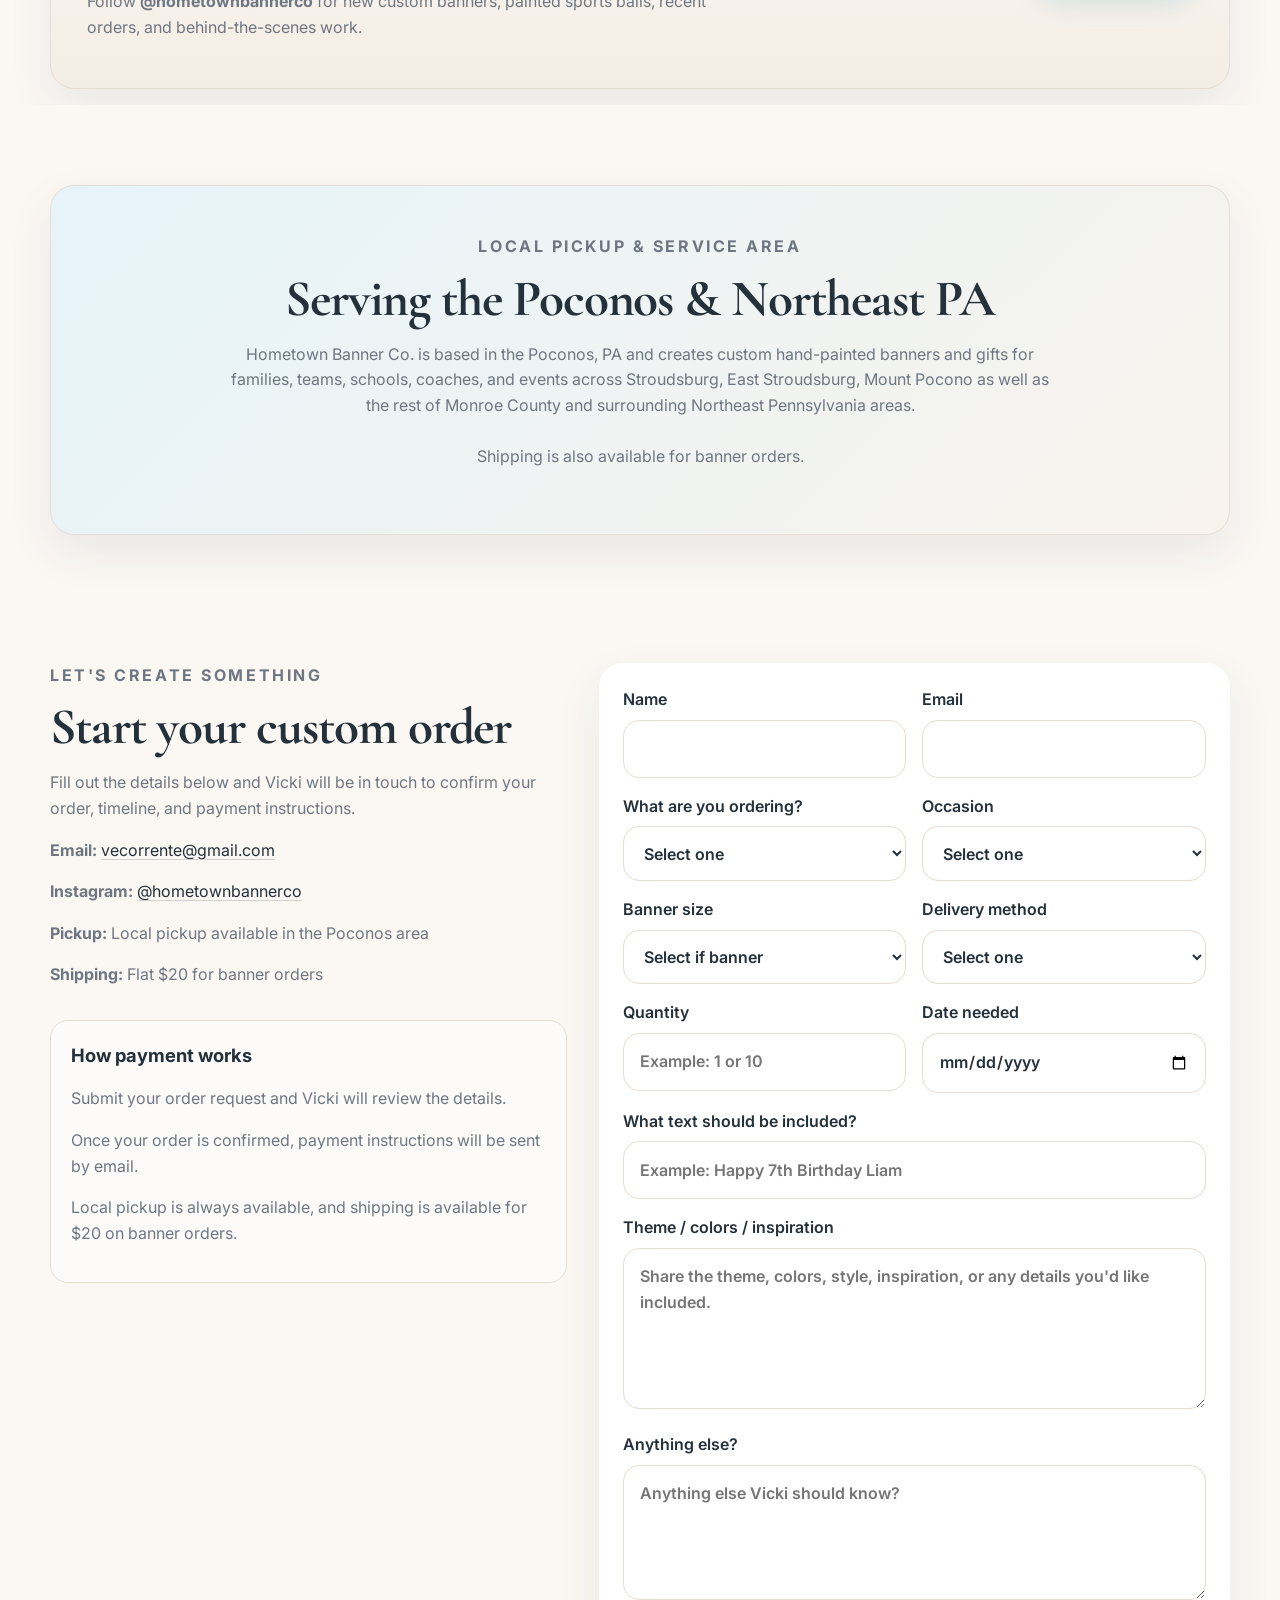
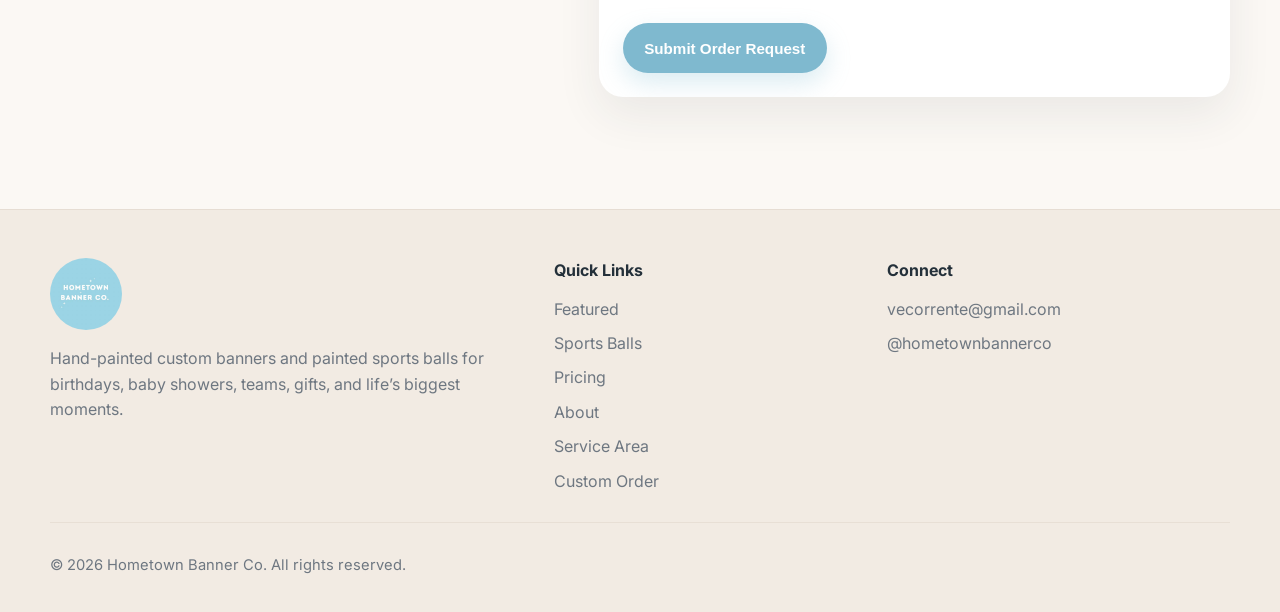
==== commit 98f7a4d6: "Update index.html" ====
--- a/index.html
+++ b/index.html
@@ -226,9 +226,10 @@
           <article class="pricing-card">
             <h3>Sports Balls & Custom Items</h3>
             <ul class="pricing-bullets">
-              <li>Sports balls start at $35</li>
+              <li>Basketballs & Footballs start at $35</li>
+              <li>Baseballs & Softballs start at $20</li>
               <li>Final pricing may vary by size, quantity, and detail</li>
-              <li>Bulk discounts available for larger quantities</li>
+              <li><strong>Bulk discounts available for larger quantities</strong></li>
               <li>These items are quoted after form submission</li>
             </ul>
           </article>
